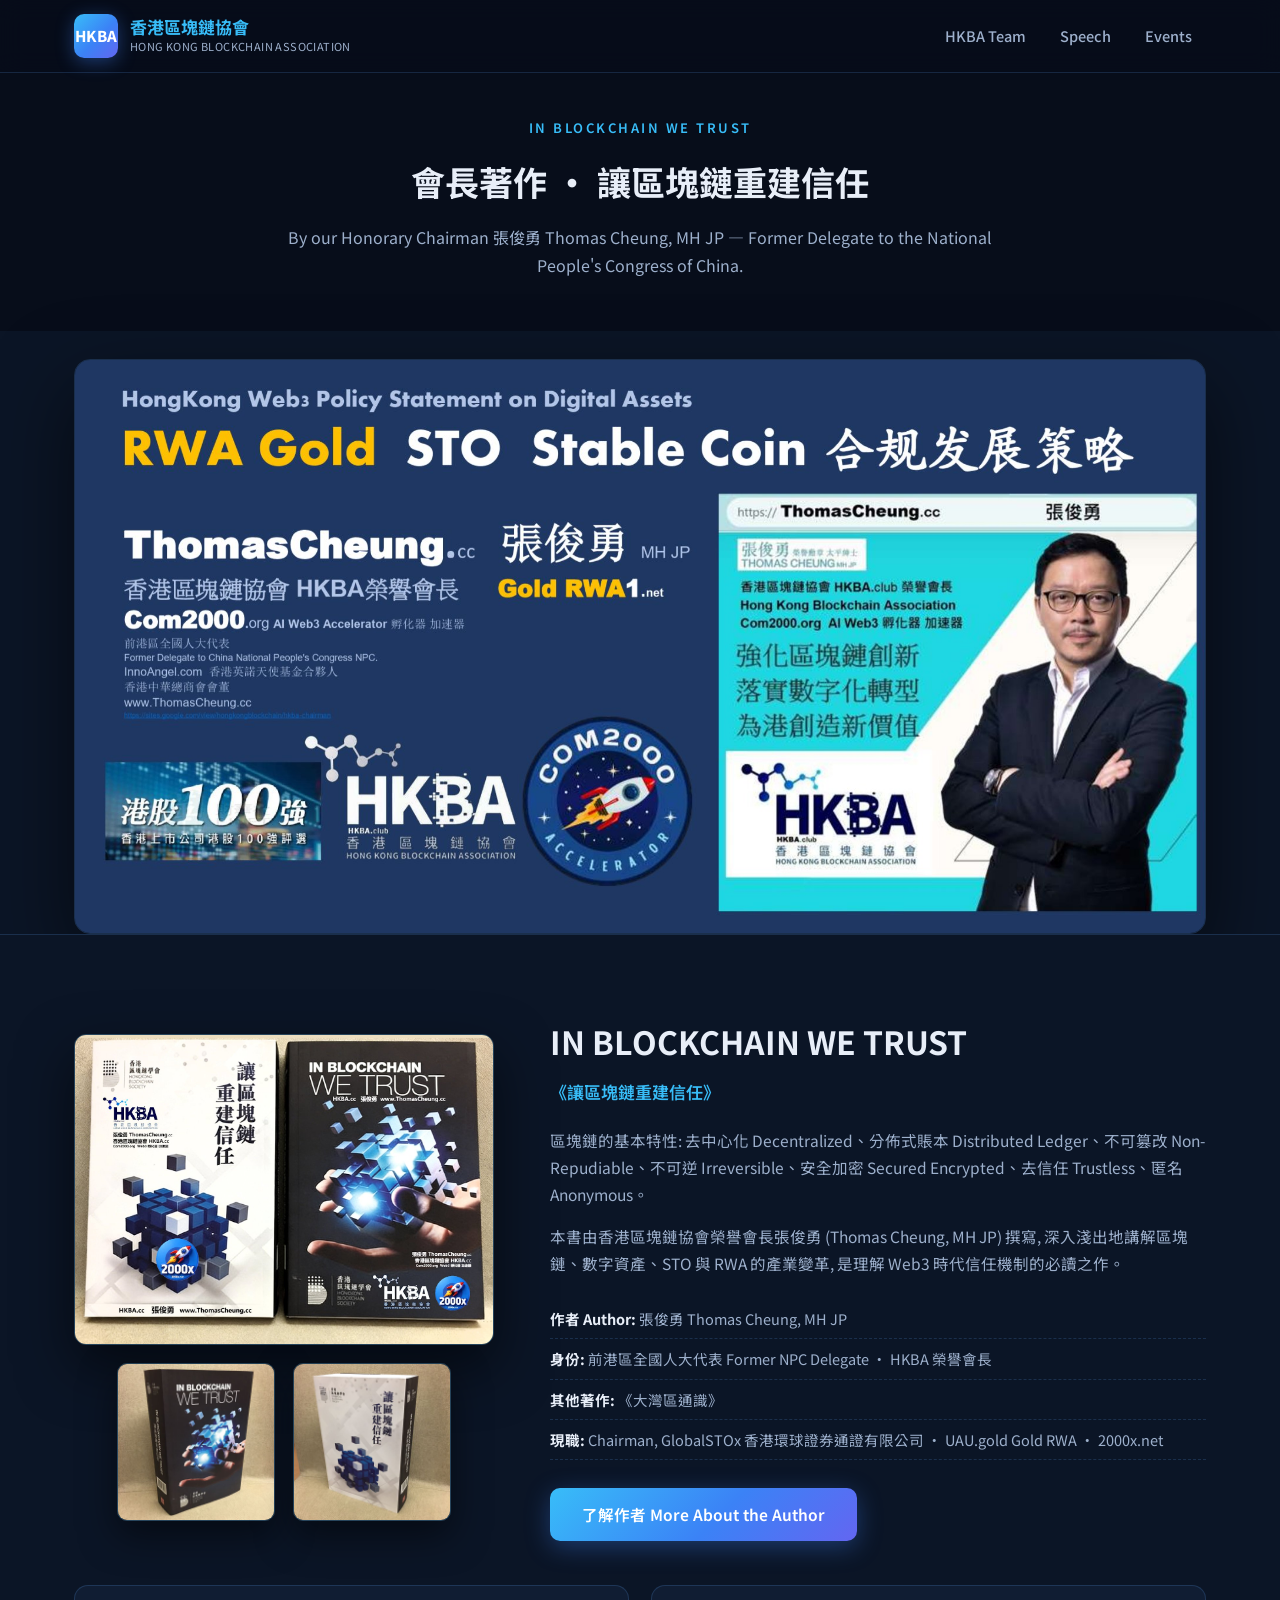
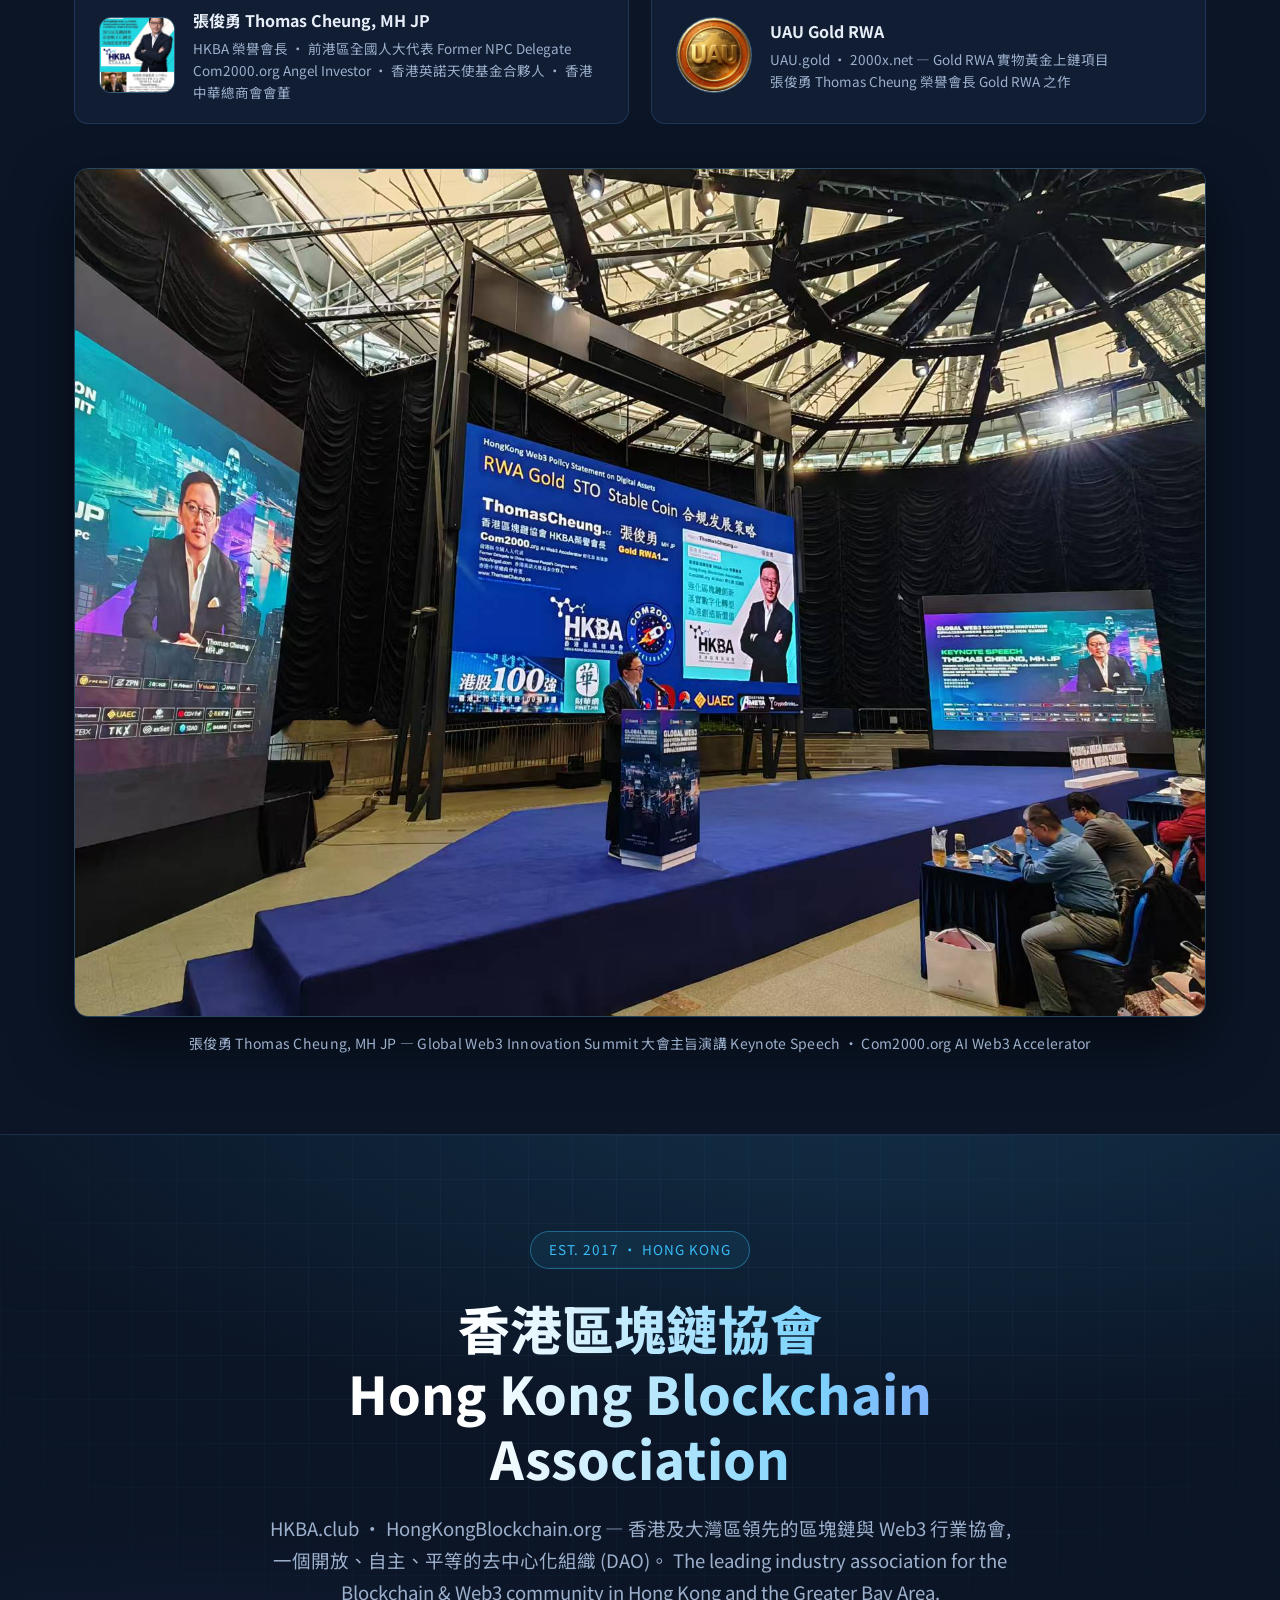
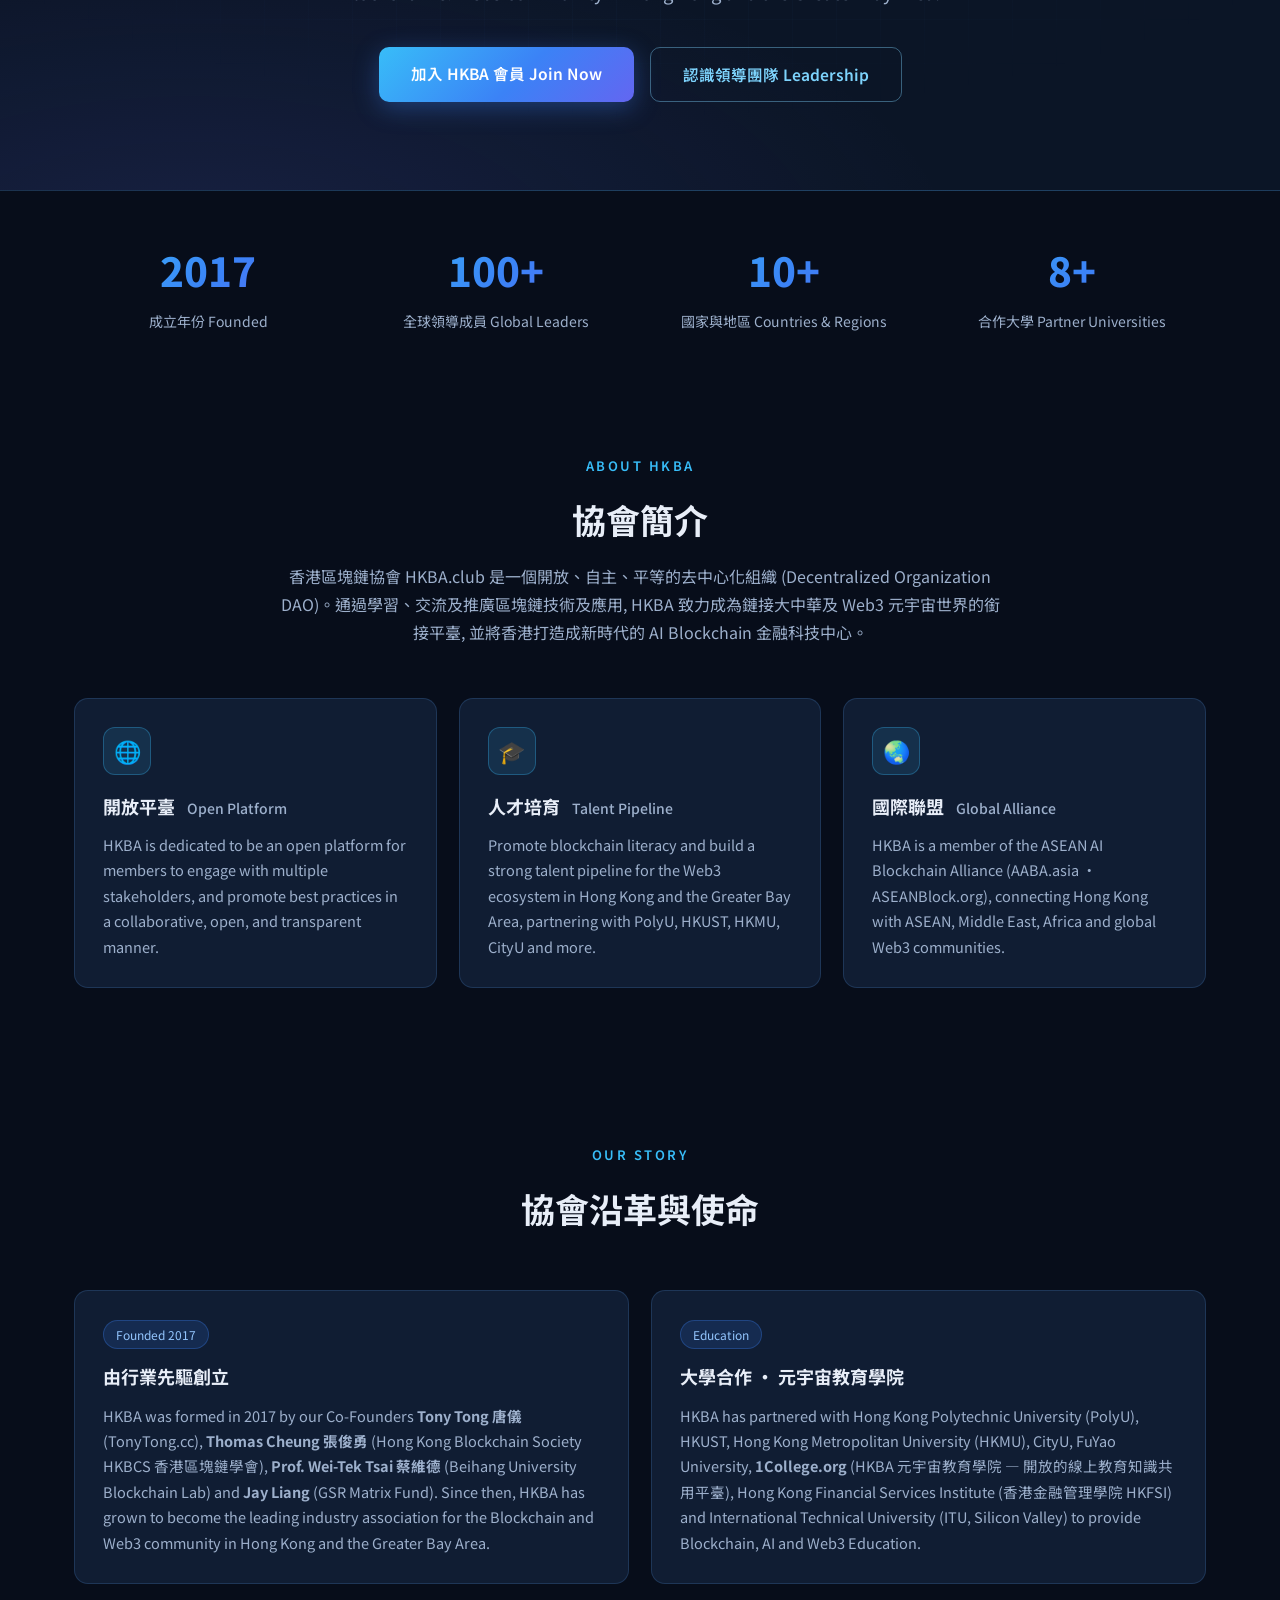
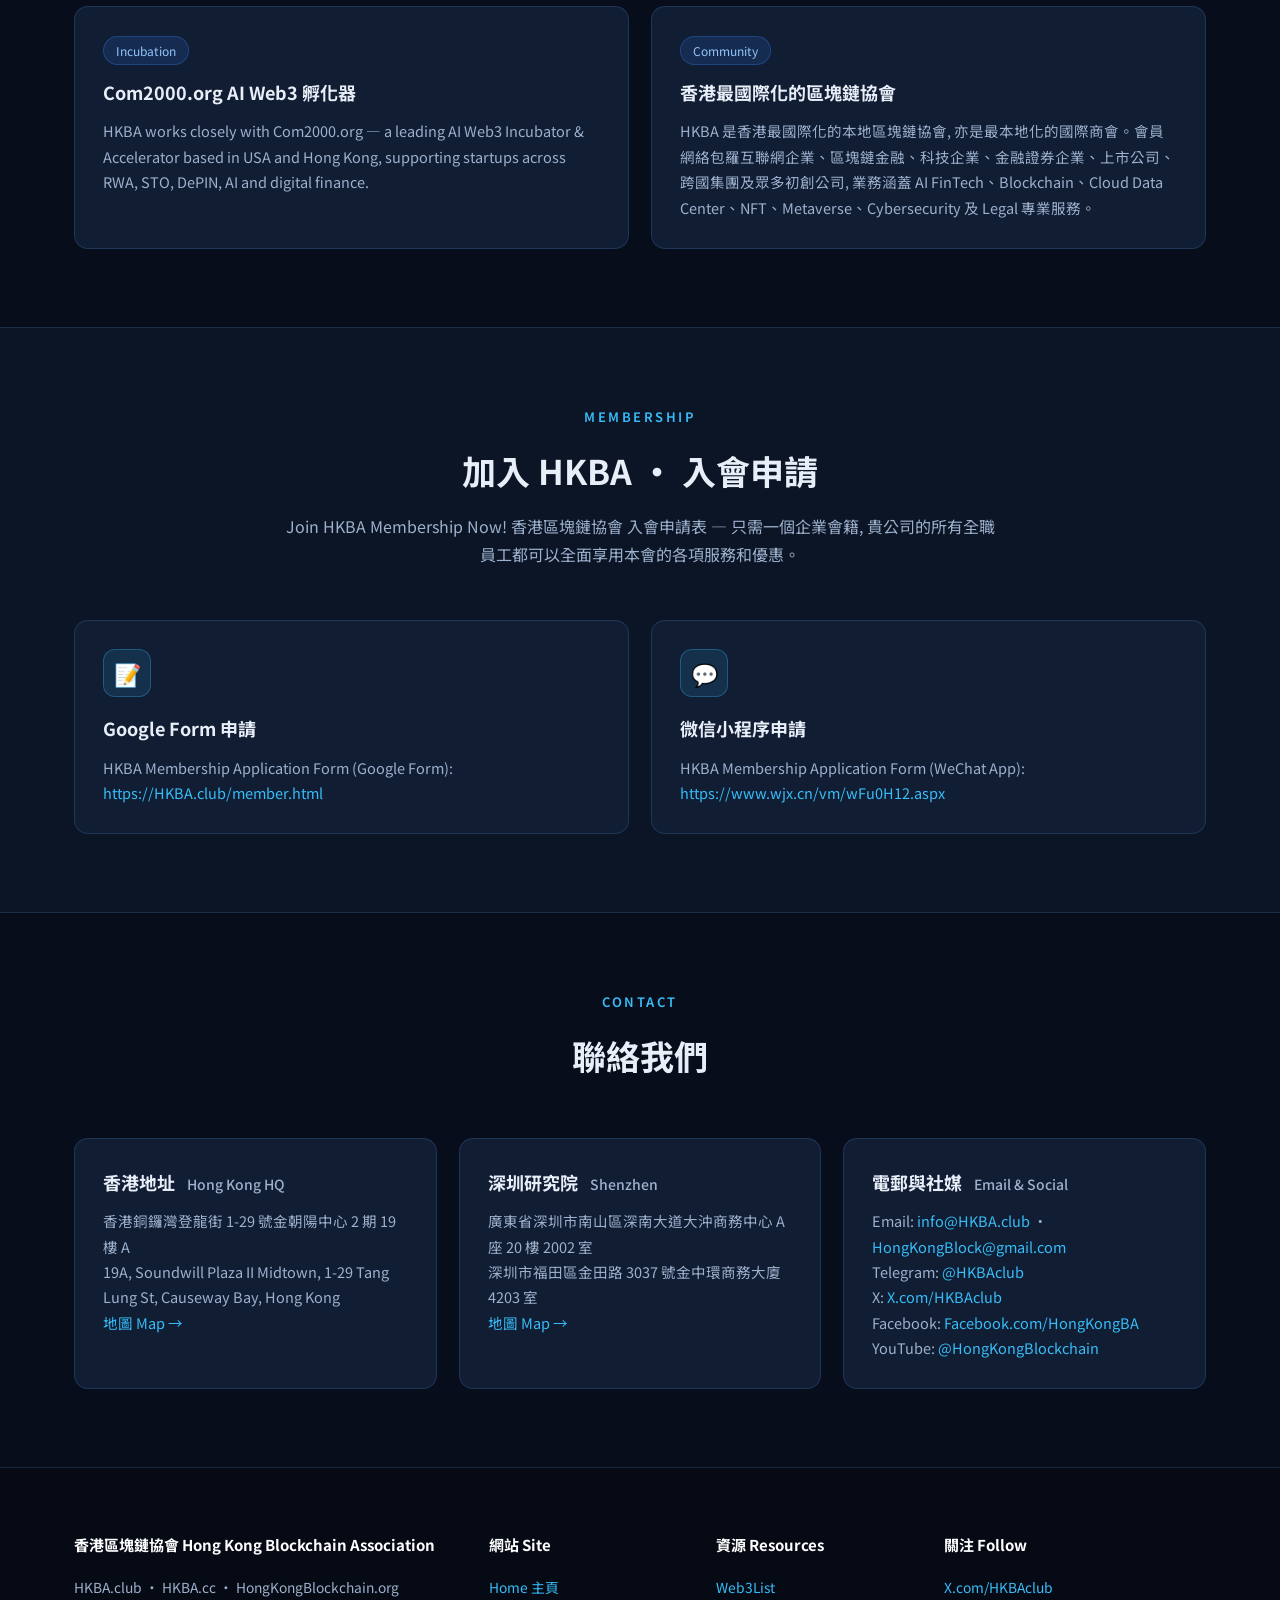
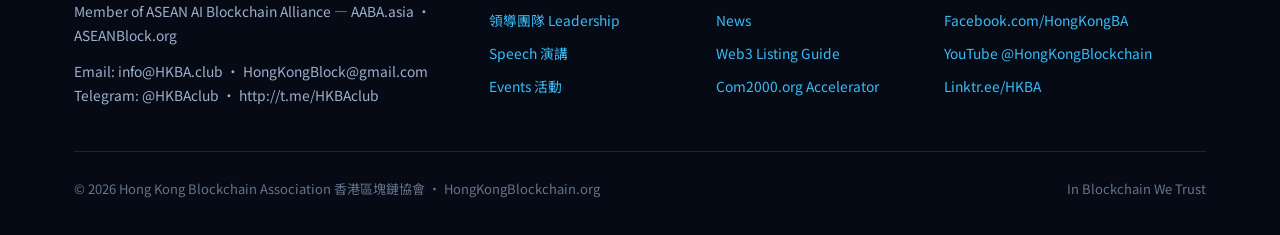
==== index.html @ b4b6bb81 "Put IN BLOCKCHAIN WE TRUST heading above the top Thomas poster" ====
<!DOCTYPE html>
<html lang="zh-Hant">
<head>
<meta charset="utf-8">
<meta name="viewport" content="width=device-width, initial-scale=1">
<title>香港區塊鏈協會 HKBA | Hong Kong Blockchain Association - HongKongBlockchain.org</title>
<meta name="description" content="香港區塊鏈協會 HKBA.club 是香港及大灣區領先的區塊鏈與 Web3 行業協會, 成立於 2017 年,致力推動香港成為 AI Blockchain 金融科技中心。 Hong Kong Blockchain Association - the leading industry association for the Blockchain & Web3 community in Hong Kong and the Greater Bay Area.">
<meta property="og:title" content="香港區塊鏈協會 HKBA | Hong Kong Blockchain Association">
<meta property="og:description" content="Leading industry association for the Blockchain & Web3 community in Hong Kong and the Greater Bay Area. HKBA.club HongKongBlockchain.org">
<meta property="og:type" content="website">
<meta property="og:url" content="https://hongkongblockchain.org/">
<link rel="preconnect" href="https://fonts.googleapis.com">
<link rel="preconnect" href="https://fonts.gstatic.com" crossorigin>
<link href="https://fonts.googleapis.com/css2?family=Noto+Sans+TC:wght@400;500;700;800&family=Inter:wght@400;500;600;700&display=swap" rel="stylesheet">
<link rel="stylesheet" href="assets/css/style.css">
<link rel="icon" type="image/svg+xml" href="data:image/svg+xml,%3Csvg xmlns='http://www.w3.org/2000/svg' viewBox='0 0 64 64'%3E%3Crect width='64' height='64' rx='14' fill='%233b82f6'/%3E%3Ctext x='32' y='43' font-size='26' font-weight='bold' text-anchor='middle' fill='white' font-family='Arial'%3EH%3C/text%3E%3C/svg%3E">
</head>
<body>

<header class="site-header">
  <div class="container header-inner">
    <a href="index.html" class="brand" style="text-decoration:none">
      <div class="brand-mark">HKBA</div>
      <div class="brand-text">
        <div class="brand-zh">香港區塊鏈協會</div>
        <div class="brand-en">HONG KONG BLOCKCHAIN ASSOCIATION</div>
      </div>
    </a>
    <nav class="main-nav">
      <a href="leadership.html">HKBA Team</a>
      <a href="speech.html">Speech</a>
      <a href="events.html">Events</a>
    </nav>
  </div>
</header>

<div class="container book-head">
  <div class="section-head">
      <div class="kicker">In Blockchain We Trust</div>
      <h2>會長著作 · 讓區塊鏈重建信任</h2>
      <p>By our Honorary Chairman 張俊勇 Thomas Cheung, MH JP — Former Delegate to the National People's Congress of China.</p>
    </div>
</div>

<section class="hero-poster">
  <div class="container">
    <figure class="poster-feature">
      <img src="assets/img/thomas-poster.jpg" alt="張俊勇 Thomas Cheung, MH JP — HongKong Web3 Policy Statement on Digital Assets: RWA Gold · STO · Stable Coin 合規發展策略">
    </figure>
  </div>
</section>

<section class="block alt">
  <div class="container">
        <div class="book-wrap">
      <div class="book-gallery">
        <figure class="book-feature"><img src="assets/img/books-duo.jpg" alt="In Blockchain We Trust 讓區塊鏈重建信任 - 雙書實拍"></figure>
        <div class="book-thumbs">
          <figure><img src="assets/img/book-en.jpg" alt="In Blockchain We Trust - English edition cover"></figure>
          <figure><img src="assets/img/book-cn.jpg" alt="讓區塊鏈重建信任 - Chinese edition cover"></figure>
        </div>
      </div>
      <div class="book-info">
        <h2>IN BLOCKCHAIN WE TRUST</h2>
        <div class="book-sub">《讓區塊鏈重建信任》</div>
        <p>區塊鏈的基本特性: 去中心化 Decentralized、分佈式賬本 Distributed Ledger、不可篡改 Non-Repudiable、不可逆 Irreversible、安全加密 Secured Encrypted、去信任 Trustless、匿名 Anonymous。</p>
        <p>本書由香港區塊鏈協會榮譽會長張俊勇 (Thomas Cheung, MH JP) 撰寫, 深入淺出地講解區塊鏈、數字資產、STO 與 RWA 的產業變革, 是理解 Web3 時代信任機制的必讀之作。</p>
        <ul class="book-meta">
          <li><strong>作者 Author:</strong> 張俊勇 Thomas Cheung, MH JP</li>
          <li><strong>身份:</strong> 前港區全國人大代表 Former NPC Delegate · HKBA 榮譽會長</li>
          <li><strong>其他著作:</strong> 《大灣區通識》</li>
          <li><strong>現職:</strong> Chairman, GlobalSTOx 香港環球證券通證有限公司 · UAU.gold Gold RWA · 2000x.net</li>
        </ul>
        <a class="btn btn-primary" href="leadership.html">了解作者 More About the Author</a>
      </div>
    </div>

    <div class="author-strip">
      <div class="author-card">
        <img src="assets/img/thomas-cheung-profile.jpg" alt="張俊勇 Thomas Cheung, MH JP - HKBA 榮譽會長">
        <div>
          <strong>張俊勇 Thomas Cheung, MH JP</strong>
          <span>HKBA 榮譽會長 · 前港區全國人大代表 Former NPC Delegate<br>Com2000.org Angel Investor · 香港英諾天使基金合夥人 · 香港中華總商會會董</span>
        </div>
      </div>
      <div class="author-card">
        <img class="round" src="assets/img/uau-coin.jpg" alt="UAU Gold RWA - UAU.gold 2000x.net">
        <div>
          <strong>UAU Gold RWA</strong>
          <span>UAU.gold · 2000x.net — Gold RWA 實物黃金上鏈項目<br>張俊勇 Thomas Cheung 榮譽會長 Gold RWA 之作</span>
        </div>
      </div>
    </div>


    <figure class="conf-photo">
      <img src="assets/img/com2000-speaker.jpg" alt="張俊勇 Thomas Cheung, MH JP — Global Web3 Innovation Summit 主旨演講 Keynote">
      <figcaption>張俊勇 Thomas Cheung, MH JP — Global Web3 Innovation Summit 大會主旨演講 Keynote Speech · Com2000.org AI Web3 Accelerator</figcaption>
    </figure>
  </div>
</section>



<section class="hero">
  <div class="container hero-inner">
    <div class="hero-badge">EST. 2017 · HONG KONG</div>
    <h1>香港區塊鏈協會<br>Hong Kong Blockchain Association</h1>
    <p class="lead">
      HKBA.club · HongKongBlockchain.org — 香港及大灣區領先的區塊鏈與 Web3 行業協會, 一個開放、自主、平等的去中心化組織 (DAO)。
      The leading industry association for the Blockchain &amp; Web3 community in Hong Kong and the Greater Bay Area.
    </p>
    <div class="hero-actions">
      <a class="btn btn-primary" href="https://HKBA.club/member.html" target="_blank" rel="noopener">加入 HKBA 會員 Join Now</a>
      <a class="btn btn-ghost" href="leadership.html">認識領導團隊 Leadership</a>
    </div>
  </div>
</section>

<div class="container">
  <div class="stats-strip">
    <div><div class="num">2017</div><div class="lbl">成立年份 Founded</div></div>
    <div><div class="num">100+</div><div class="lbl">全球領導成員 Global Leaders</div></div>
    <div><div class="num">10+</div><div class="lbl">國家與地區 Countries &amp; Regions</div></div>
    <div><div class="num">8+</div><div class="lbl">合作大學 Partner Universities</div></div>
  </div>
</div>


<section class="block">
  <div class="container">
    <div class="section-head">
      <div class="kicker">About HKBA</div>
      <h2>協會簡介</h2>
      <p>香港區塊鏈協會 HKBA.club 是一個開放、自主、平等的去中心化組織 (Decentralized Organization DAO)。通過學習、交流及推廣區塊鏈技術及應用, HKBA 致力成為鏈接大中華及 Web3 元宇宙世界的銜接平臺, 並將香港打造成新時代的 AI Blockchain 金融科技中心。</p>
    </div>
    <div class="grid grid-3">
      <div class="card">
        <div class="feature-icon">🌐</div>
        <h3>開放平臺 <span class="en">Open Platform</span></h3>
        <p>HKBA is dedicated to be an open platform for members to engage with multiple stakeholders, and promote best practices in a collaborative, open, and transparent manner.</p>
      </div>
      <div class="card">
        <div class="feature-icon">🎓</div>
        <h3>人才培育 <span class="en">Talent Pipeline</span></h3>
        <p>Promote blockchain literacy and build a strong talent pipeline for the Web3 ecosystem in Hong Kong and the Greater Bay Area, partnering with PolyU, HKUST, HKMU, CityU and more.</p>
      </div>
      <div class="card">
        <div class="feature-icon">🌏</div>
        <h3>國際聯盟 <span class="en">Global Alliance</span></h3>
        <p>HKBA is a member of the ASEAN AI Blockchain Alliance (AABA.asia · ASEANBlock.org), connecting Hong Kong with ASEAN, Middle East, Africa and global Web3 communities.</p>
      </div>
    </div>
  </div>
</section>


<section class="block">
  <div class="container">
    <div class="section-head">
      <div class="kicker">Our Story</div>
      <h2>協會沿革與使命</h2>
    </div>
    <div class="grid grid-2">
      <div class="card">
        <span class="tag">Founded 2017</span>
        <h3>由行業先驅創立</h3>
        <p>HKBA was formed in 2017 by our Co-Founders <strong>Tony Tong 唐儀</strong> (TonyTong.cc), <strong>Thomas Cheung 張俊勇</strong> (Hong Kong Blockchain Society HKBCS 香港區塊鏈學會), <strong>Prof. Wei-Tek Tsai 蔡維德</strong> (Beihang University Blockchain Lab) and <strong>Jay Liang</strong> (GSR Matrix Fund). Since then, HKBA has grown to become the leading industry association for the Blockchain and Web3 community in Hong Kong and the Greater Bay Area.</p>
      </div>
      <div class="card">
        <span class="tag">Education</span>
        <h3>大學合作 · 元宇宙教育學院</h3>
        <p>HKBA has partnered with Hong Kong Polytechnic University (PolyU), HKUST, Hong Kong Metropolitan University (HKMU), CityU, FuYao University, <strong>1College.org</strong> (HKBA 元宇宙教育學院 — 開放的線上教育知識共用平臺), Hong Kong Financial Services Institute (香港金融管理學院 HKFSI) and International Technical University (ITU, Silicon Valley) to provide Blockchain, AI and Web3 Education.</p>
      </div>
      <div class="card">
        <span class="tag">Incubation</span>
        <h3>Com2000.org AI Web3 孵化器</h3>
        <p>HKBA works closely with Com2000.org — a leading AI Web3 Incubator &amp; Accelerator based in USA and Hong Kong, supporting startups across RWA, STO, DePIN, AI and digital finance.</p>
      </div>
      <div class="card">
        <span class="tag">Community</span>
        <h3>香港最國際化的區塊鏈協會</h3>
        <p>HKBA 是香港最國際化的本地區塊鏈協會, 亦是最本地化的國際商會。會員網絡包羅互聯網企業、區塊鏈金融、科技企業、金融證券企業、上市公司、跨國集團及眾多初創公司, 業務涵蓋 AI FinTech、Blockchain、Cloud Data Center、NFT、Metaverse、Cybersecurity 及 Legal 專業服務。</p>
      </div>
    </div>
  </div>
</section>

<section class="block alt" id="membership">
  <div class="container">
    <div class="section-head">
      <div class="kicker">Membership</div>
      <h2>加入 HKBA · 入會申請</h2>
      <p>Join HKBA Membership Now! 香港區塊鏈協會 入會申請表 — 只需一個企業會籍, 貴公司的所有全職員工都可以全面享用本會的各項服務和優惠。</p>
    </div>
    <div class="grid grid-2">
      <div class="card">
        <div class="feature-icon">📝</div>
        <h3>Google Form 申請</h3>
        <p>HKBA Membership Application Form (Google Form):</p>
        <p><a href="https://forms.gle/EWHJQ3cQLpWJ5Efc8" target="_blank" rel="noopener">https://HKBA.club/member.html</a></p>
      </div>
      <div class="card">
        <div class="feature-icon">💬</div>
        <h3>微信小程序申請</h3>
        <p>HKBA Membership Application Form (WeChat App):</p>
        <p><a href="https://www.wjx.cn/vm/wFu0H12.aspx" target="_blank" rel="noopener">https://www.wjx.cn/vm/wFu0H12.aspx</a></p>
      </div>
    </div>
  </div>
</section>

<section class="block">
  <div class="container">
    <div class="section-head">
      <div class="kicker">Contact</div>
      <h2>聯絡我們</h2>
    </div>
    <div class="grid grid-3">
      <div class="card">
        <h3>香港地址 <span class="en">Hong Kong HQ</span></h3>
        <p>香港銅鑼灣登龍街 1-29 號金朝陽中心 2 期 19 樓 A<br>
        19A, Soundwill Plaza II Midtown, 1-29 Tang Lung St, Causeway Bay, Hong Kong</p>
        <p><a href="https://maps.app.goo.gl/UDP4biqJHqhdHguj6" target="_blank" rel="noopener">地圖 Map →</a></p>
      </div>
      <div class="card">
        <h3>深圳研究院 <span class="en">Shenzhen</span></h3>
        <p>廣東省深圳市南山區深南大道大沖商務中心 A 座 20 樓 2002 室<br>
        深圳市福田區金田路 3037 號金中環商務大廈 4203 室</p>
        <p><a href="https://maps.app.goo.gl/MS8kacec4JzEutBK7" target="_blank" rel="noopener">地圖 Map →</a></p>
      </div>
      <div class="card">
        <h3>電郵與社媒 <span class="en">Email &amp; Social</span></h3>
        <p>
          Email: <a href="mailto:info@HKBA.club">info@HKBA.club</a> · <a href="mailto:HongKongBlock@gmail.com">HongKongBlock@gmail.com</a><br>
          Telegram: <a href="https://t.me/HKBAclub" target="_blank" rel="noopener">@HKBAclub</a><br>
          X: <a href="https://x.com/HKBAclub" target="_blank" rel="noopener">X.com/HKBAclub</a><br>
          Facebook: <a href="https://www.facebook.com/HongKongBA" target="_blank" rel="noopener">Facebook.com/HongKongBA</a><br>
          YouTube: <a href="https://www.youtube.com/@HongKongBlockchain" target="_blank" rel="noopener">@HongKongBlockchain</a>
        </p>
      </div>
    </div>
  </div>
</section>

<footer class="site-footer">
  <div class="container">
    <div class="footer-grid">
      <div>
        <h4>香港區塊鏈協會 Hong Kong Blockchain Association</h4>
        <p>HKBA.club · HKBA.cc · HongKongBlockchain.org<br>
        Member of ASEAN AI Blockchain Alliance — AABA.asia · ASEANBlock.org</p>
        <p style="margin-top:12px">Email: info@HKBA.club · HongKongBlock@gmail.com<br>
        Telegram: @HKBAclub · http://t.me/HKBAclub</p>
      </div>
      <div>
        <h4>網站 Site</h4>
        <ul>
          <li><a href="index.html">Home 主頁</a></li>
          <li><a href="leadership.html">領導團隊 Leadership</a></li>
          <li><a href="speech.html">Speech 演講</a></li>
          <li><a href="events.html">Events 活動</a></li>
        </ul>
      </div>
      <div>
        <h4>資源 Resources</h4>
        <ul>
          <li><a href="web3list.html">Web3List</a></li>
          <li><a href="news.html">News</a></li>
          <li><a href="guide.html">Web3 Listing Guide</a></li>
          <li><a href="https://com2000-landing-page.netlify.app/" target="_blank" rel="noopener">Com2000.org Accelerator</a></li>
        </ul>
      </div>
      <div>
        <h4>關注 Follow</h4>
        <ul>
          <li><a href="https://x.com/HKBAclub" target="_blank" rel="noopener">X.com/HKBAclub</a></li>
          <li><a href="https://www.facebook.com/HongKongBA" target="_blank" rel="noopener">Facebook.com/HongKongBA</a></li>
          <li><a href="https://www.youtube.com/@HongKongBlockchain" target="_blank" rel="noopener">YouTube @HongKongBlockchain</a></li>
          <li><a href="https://linktr.ee/HKBA" target="_blank" rel="noopener">Linktr.ee/HKBA</a></li>
        </ul>
      </div>
    </div>
    <div class="footer-bottom">
      <div>© 2026 Hong Kong Blockchain Association 香港區塊鏈協會 · HongKongBlockchain.org</div>
      <div>In Blockchain We Trust</div>
    </div>
  </div>
</footer>

</body>
</html>
---- assets/css/style.css ----
/* ============================================================
   Hong Kong Blockchain Association - hongkongblockchain.org
   ============================================================ */
:root {
  --bg: #070d1a;
  --bg-2: #0b1526;
  --panel: #101d33;
  --panel-2: #14243f;
  --line: rgba(96, 165, 250, 0.18);
  --text: #e8eef8;
  --muted: #9db0cc;
  --blue: #3b82f6;
  --cyan: #38bdf8;
  --gold: #f0b429;
  --grad: linear-gradient(135deg, #38bdf8 0%, #3b82f6 55%, #6366f1 100%);
}

* { margin: 0; padding: 0; box-sizing: border-box; }

html { scroll-behavior: smooth; }

body {
  font-family: "Noto Sans TC", "Inter", "Microsoft JhengHei", -apple-system, sans-serif;
  background: var(--bg);
  color: var(--text);
  line-height: 1.75;
  -webkit-font-smoothing: antialiased;
}

a { color: var(--cyan); text-decoration: none; }
a:hover { text-decoration: underline; }

img { max-width: 100%; display: block; }

.container { max-width: 1180px; margin: 0 auto; padding: 0 24px; }

/* ---------- Header ---------- */
.site-header {
  position: sticky; top: 0; z-index: 100;
  background: rgba(7, 13, 26, 0.92);
  backdrop-filter: blur(12px);
  border-bottom: 1px solid var(--line);
}
.header-inner {
  display: flex; align-items: center; justify-content: space-between;
  height: 72px; gap: 20px;
}
.brand { display: flex; align-items: center; gap: 12px; flex-shrink: 0; }
.brand-mark {
  width: 44px; height: 44px; border-radius: 10px;
  background: var(--grad);
  display: flex; align-items: center; justify-content: center;
  font-weight: 800; font-size: 15px; color: #fff; letter-spacing: 0.5px;
  box-shadow: 0 4px 18px rgba(59, 130, 246, 0.4);
}
.brand-text .brand-zh { font-size: 17px; font-weight: 700; line-height: 1.25; }
.brand-text .brand-en { font-size: 11px; color: var(--muted); letter-spacing: 0.4px; }

nav.main-nav { display: flex; gap: 6px; flex-wrap: wrap; }
nav.main-nav a {
  padding: 8px 14px; border-radius: 8px; font-size: 14.5px;
  color: var(--muted); font-weight: 500; transition: all 0.2s;
}
nav.main-nav a:hover { color: #fff; background: rgba(59, 130, 246, 0.12); text-decoration: none; }
nav.main-nav a.active { color: #fff; background: rgba(59, 130, 246, 0.22); }

/* ---------- Hero Poster (top of page) ---------- */
.hero-poster { padding: 28px 0 0; background: var(--bg-2); }
.poster-feature { margin: 0; }
.poster-feature img {
  display: block; width: 100%; max-width: 1180px; margin: 0 auto;
  border-radius: 16px; border: 1px solid var(--line);
  box-shadow: 0 30px 80px rgba(0, 0, 0, 0.55);
}

/* ---------- Hero ---------- */
.hero {
  position: relative; overflow: hidden;
  padding: 96px 0 88px;
  background:
    radial-gradient(ellipse 80% 55% at 70% -10%, rgba(56, 189, 248, 0.16), transparent),
    radial-gradient(ellipse 60% 50% at 15% 110%, rgba(99, 102, 241, 0.14), transparent),
    var(--bg-2);
  border-bottom: 1px solid var(--line);
}
.hero::before {
  content: ""; position: absolute; inset: 0;
  background-image:
    linear-gradient(rgba(96,165,250,0.05) 1px, transparent 1px),
    linear-gradient(90deg, rgba(96,165,250,0.05) 1px, transparent 1px);
  background-size: 44px 44px;
  mask-image: radial-gradient(ellipse 90% 80% at 50% 30%, #000 30%, transparent 75%);
}
.hero-inner { position: relative; text-align: center; max-width: 900px; margin: 0 auto; }
.hero-badge {
  display: inline-block; padding: 6px 18px; border-radius: 999px;
  border: 1px solid rgba(56, 189, 248, 0.4); color: var(--cyan);
  font-size: 13.5px; letter-spacing: 1px; margin-bottom: 26px;
  background: rgba(56, 189, 248, 0.08);
}
.hero h1 {
  font-size: clamp(30px, 5vw, 52px); font-weight: 800; line-height: 1.25;
  background: linear-gradient(90deg, #fff 30%, #7dd3fc 70%, #818cf8);
  -webkit-background-clip: text; background-clip: text; color: transparent;
  margin-bottom: 22px;
}
.hero p.lead {
  font-size: clamp(15.5px, 2vw, 18.5px); color: var(--muted);
  max-width: 760px; margin: 0 auto 38px;
}
.hero-actions { display: flex; gap: 16px; justify-content: center; flex-wrap: wrap; }

.btn {
  display: inline-block; padding: 13px 32px; border-radius: 10px;
  font-size: 15.5px; font-weight: 600; transition: all 0.2s;
}
.btn-primary { background: var(--grad); color: #fff; box-shadow: 0 6px 24px rgba(59,130,246,0.35); }
.btn-primary:hover { transform: translateY(-2px); box-shadow: 0 10px 32px rgba(59,130,246,0.5); text-decoration: none; }
.btn-ghost { border: 1px solid rgba(125, 211, 252, 0.4); color: #7dd3fc; }
.btn-ghost:hover { background: rgba(56,189,248,0.1); text-decoration: none; }

/* ---------- Sections ---------- */
section.block { padding: 78px 0; }
section.block.alt { background: var(--bg-2); border-top: 1px solid var(--line); border-bottom: 1px solid var(--line); }

.section-head { text-align: center; margin-bottom: 52px; }
.section-head .kicker {
  font-size: 13px; letter-spacing: 2.5px; text-transform: uppercase;
  color: var(--cyan); font-weight: 600; margin-bottom: 12px;
}
.section-head h2 { font-size: clamp(24px, 3.4vw, 34px); font-weight: 700; }
.section-head p { color: var(--muted); margin-top: 12px; max-width: 720px; margin-left: auto; margin-right: auto; }

/* ---------- Cards / grids ---------- */
.grid { display: grid; gap: 22px; }
.grid-2 { grid-template-columns: repeat(2, 1fr); }
.grid-3 { grid-template-columns: repeat(3, 1fr); }
.grid-4 { grid-template-columns: repeat(4, 1fr); }

.card {
  background: var(--panel); border: 1px solid var(--line);
  border-radius: 14px; padding: 28px;
  transition: transform 0.2s, border-color 0.2s;
}
.card:hover { transform: translateY(-4px); border-color: rgba(56,189,248,0.45); }
.card h3 { font-size: 18px; margin-bottom: 10px; }
.card h3 .en { color: var(--muted); font-weight: 500; font-size: 14px; margin-left: 8px; }
.card p { color: var(--muted); font-size: 14.5px; }
.card .tag {
  display: inline-block; font-size: 12px; padding: 3px 12px; border-radius: 999px;
  background: rgba(59,130,246,0.15); color: #93c5fd; margin-bottom: 12px;
  border: 1px solid rgba(59,130,246,0.3);
}

/* feature icons */
.feature-icon {
  width: 48px; height: 48px; border-radius: 12px; margin-bottom: 16px;
  background: rgba(56,189,248,0.12); border: 1px solid rgba(56,189,248,0.3);
  display: flex; align-items: center; justify-content: center; font-size: 22px;
}

/* ---------- Book section ---------- */
.book-wrap {
  display: grid; grid-template-columns: 420px 1fr; gap: 56px; align-items: center;
}
.book-gallery { display: flex; flex-direction: column; gap: 18px; }
.book-gallery .book-feature img {
  width: 100%; border-radius: 12px;
  box-shadow: 0 22px 55px rgba(0,0,0,0.55);
  border: 1px solid rgba(125,211,252,0.25);
  transition: transform 0.25s;
}
.book-gallery .book-feature img:hover { transform: translateY(-6px) scale(1.01); }
.book-gallery .book-thumbs { display: flex; gap: 18px; justify-content: center; }
.book-gallery .book-thumbs img {
  width: 158px; border-radius: 10px;
  box-shadow: 0 14px 36px rgba(0,0,0,0.5);
  border: 1px solid rgba(125,211,252,0.25);
  transition: transform 0.25s;
}
.book-gallery .book-thumbs img:hover { transform: translateY(-6px); }

.author-strip {
  display: grid; grid-template-columns: 1fr 1fr; gap: 22px; margin-top: 44px;
}
.author-card {
  display: flex; gap: 18px; align-items: center;
  background: var(--panel); border: 1px solid var(--line);
  border-radius: 14px; padding: 20px 24px;
  transition: border-color 0.2s;
}
.author-card:hover { border-color: rgba(56,189,248,0.45); }
.author-card img {
  width: 76px; height: 76px; border-radius: 12px; object-fit: cover;
  border: 1px solid rgba(125,211,252,0.35); flex-shrink: 0;
}
.author-card img.round { border-radius: 50%; }
.author-card strong { display: block; font-size: 16px; margin-bottom: 4px; }
.author-card span { color: var(--muted); font-size: 13.5px; line-height: 1.6; display: block; }
.book-info h2 { font-size: clamp(24px, 3vw, 32px); margin-bottom: 8px; }
.book-info .book-sub { color: var(--cyan); font-size: 17px; font-weight: 600; margin-bottom: 20px; }
.book-info p { color: var(--muted); margin-bottom: 14px; font-size: 15.5px; }
.book-meta { list-style: none; margin: 22px 0 28px; }
.book-meta li { padding: 7px 0; border-bottom: 1px dashed var(--line); font-size: 14.5px; color: var(--muted); }
.book-meta li strong { color: var(--text); }

/* ---------- Conference photo ---------- */
.conf-photo { margin: 44px 0 0; text-align: center; }
.conf-photo img {
  display: block; width: 100%; border-radius: 14px;
  box-shadow: 0 24px 60px rgba(0,0,0,0.55);
  border: 1px solid rgba(125,211,252,0.25);
  transition: transform 0.25s;
}
.conf-photo img:hover { transform: translateY(-5px) scale(1.005); }
.conf-photo figcaption {
  margin-top: 14px; color: var(--muted); font-size: 14px; letter-spacing: 0.3px;
}

/* ---------- People (leadership) ---------- */
.person-grid { display: grid; grid-template-columns: repeat(3, 1fr); gap: 22px; }
.person-card {
  background: var(--panel); border: 1px solid var(--line); border-radius: 14px;
  padding: 26px; transition: border-color 0.2s, transform 0.2s;
}
.person-card:hover { border-color: rgba(56,189,248,0.45); transform: translateY(-3px); }
.person-card .role {
  font-size: 12.5px; color: var(--cyan); font-weight: 600;
  letter-spacing: 0.5px; margin-bottom: 8px;
}
.person-card h3 { font-size: 18px; margin-bottom: 2px; }
.person-card .person-en { color: var(--muted); font-size: 14px; margin-bottom: 12px; }
.person-card p { font-size: 13.8px; color: var(--muted); }
.person-card p a { word-break: break-all; }
.person-card .person-photo {
  width: 100%; height: 210px; object-fit: cover; object-position: 50% 26%;
  border-radius: 10px; margin-bottom: 14px;
  border: 1px solid rgba(125,211,252,0.3);
}

.role-group { margin-bottom: 58px; }
.role-group > h2 {
  font-size: 22px; font-weight: 700; margin-bottom: 6px;
  padding-left: 14px; border-left: 4px solid var(--blue);
}
.role-group > .rg-en {
  color: var(--muted); font-size: 14px; margin-bottom: 24px; padding-left: 18px;
}

/* ---------- Prose pages (speech / guide / news) ---------- */
.prose {
  background: var(--panel); border: 1px solid var(--line);
  border-radius: 16px; padding: clamp(28px, 5vw, 60px);
  max-width: 900px; margin: 0 auto;
}
.prose h2 { font-size: 23px; margin: 40px 0 16px; color: #fff; }
.prose h2:first-child { margin-top: 0; }
.prose h3 { font-size: 18px; margin: 28px 0 12px; color: #bae6fd; }
.prose p, .prose li { color: var(--muted); font-size: 15.5px; margin-bottom: 12px; }
.prose ul, .prose ol { padding-left: 24px; margin-bottom: 16px; }
.prose strong { color: var(--text); }
.prose .speech-block {
  border-left: 4px solid var(--blue); padding: 14px 20px; margin: 20px 0;
  background: rgba(59,130,246,0.07); border-radius: 0 10px 10px 0;
}

/* ---------- Stats strip ---------- */
.stats-strip {
  display: grid; grid-template-columns: repeat(4, 1fr); gap: 20px;
  padding: 44px 0; text-align: center;
}
.stats-strip .num {
  font-size: clamp(26px, 3.6vw, 40px); font-weight: 800;
  background: var(--grad); -webkit-background-clip: text; background-clip: text; color: transparent;
}
.stats-strip .lbl { color: var(--muted); font-size: 14px; margin-top: 4px; }

/* ---------- Timeline (events) ---------- */
.event-item {
  display: grid; grid-template-columns: 150px 1fr; gap: 26px;
  padding: 30px 0; border-bottom: 1px solid var(--line);
}
.event-item:last-child { border-bottom: none; }
.event-item .when { color: var(--cyan); font-weight: 700; font-size: 15px; }
.event-item h3 { font-size: 19px; margin-bottom: 8px; }
.event-item p { color: var(--muted); font-size: 14.8px; margin-bottom: 8px; }

/* ---------- Footer ---------- */
.site-footer {
  background: #050a14; border-top: 1px solid var(--line);
  padding: 64px 0 34px; margin-top: 0;
}
.footer-grid { display: grid; grid-template-columns: 2fr 1fr 1fr 1.4fr; gap: 40px; margin-bottom: 44px; }
.site-footer h4 { font-size: 15px; margin-bottom: 16px; color: #fff; }
.site-footer p, .site-footer li { color: var(--muted); font-size: 13.8px; }
.site-footer ul { list-style: none; }
.site-footer li { margin-bottom: 9px; }
.footer-bottom {
  border-top: 1px solid var(--line); padding-top: 26px;
  display: flex; justify-content: space-between; flex-wrap: wrap; gap: 12px;
  color: #64748b; font-size: 13px;
}

/* ---------- Responsive ---------- */
@media (max-width: 980px) {
  .grid-3, .grid-4, .person-grid { grid-template-columns: repeat(2, 1fr); }
  .book-wrap { grid-template-columns: 1fr; }
  .author-strip { grid-template-columns: 1fr; }
  .footer-grid { grid-template-columns: repeat(2, 1fr); }
  .stats-strip { grid-template-columns: repeat(2, 1fr); }
}
@media (max-width: 640px) {
  .grid-2, .grid-3, .grid-4, .person-grid { grid-template-columns: 1fr; }
  .header-inner { flex-direction: column; height: auto; padding: 14px 0; }
  .event-item { grid-template-columns: 1fr; gap: 8px; }
  .hero { padding: 64px 0 60px; }
}

/* ---------- Book heading above poster ---------- */
.book-head { padding-top: 44px; }
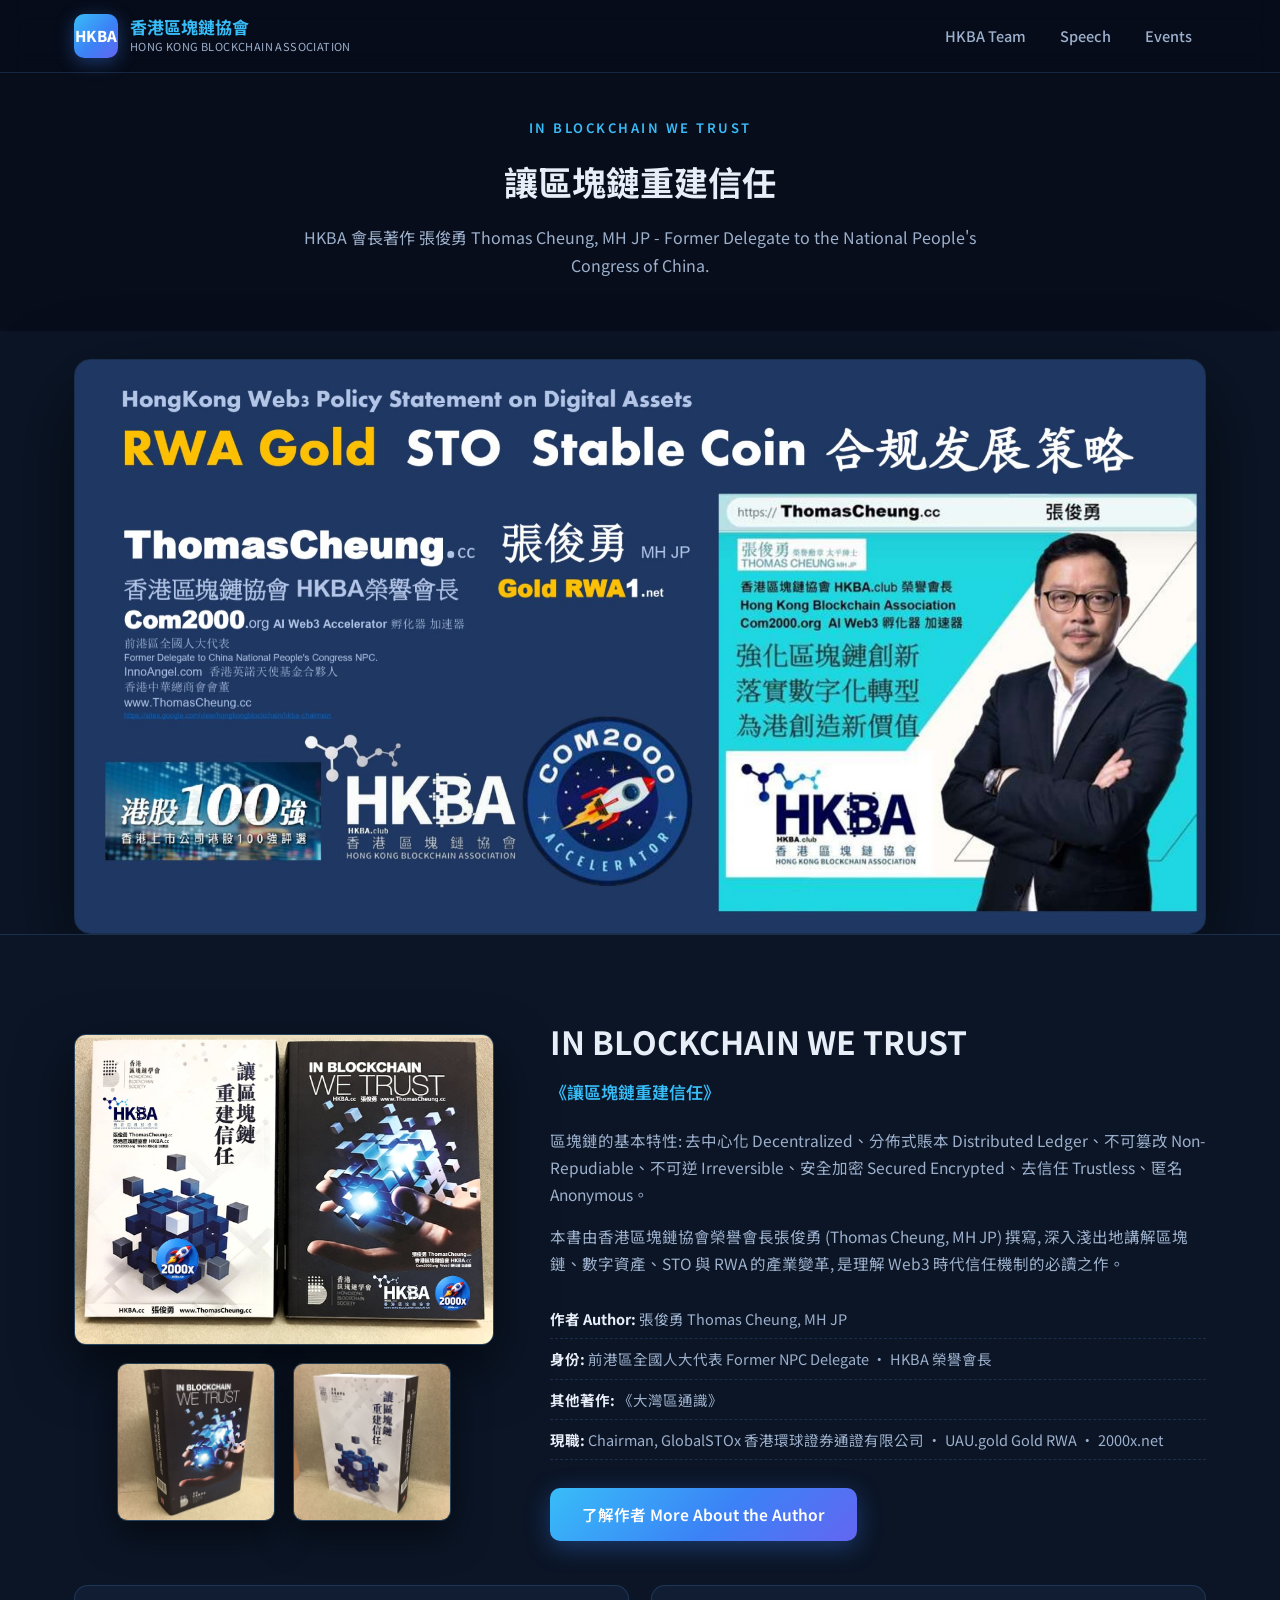
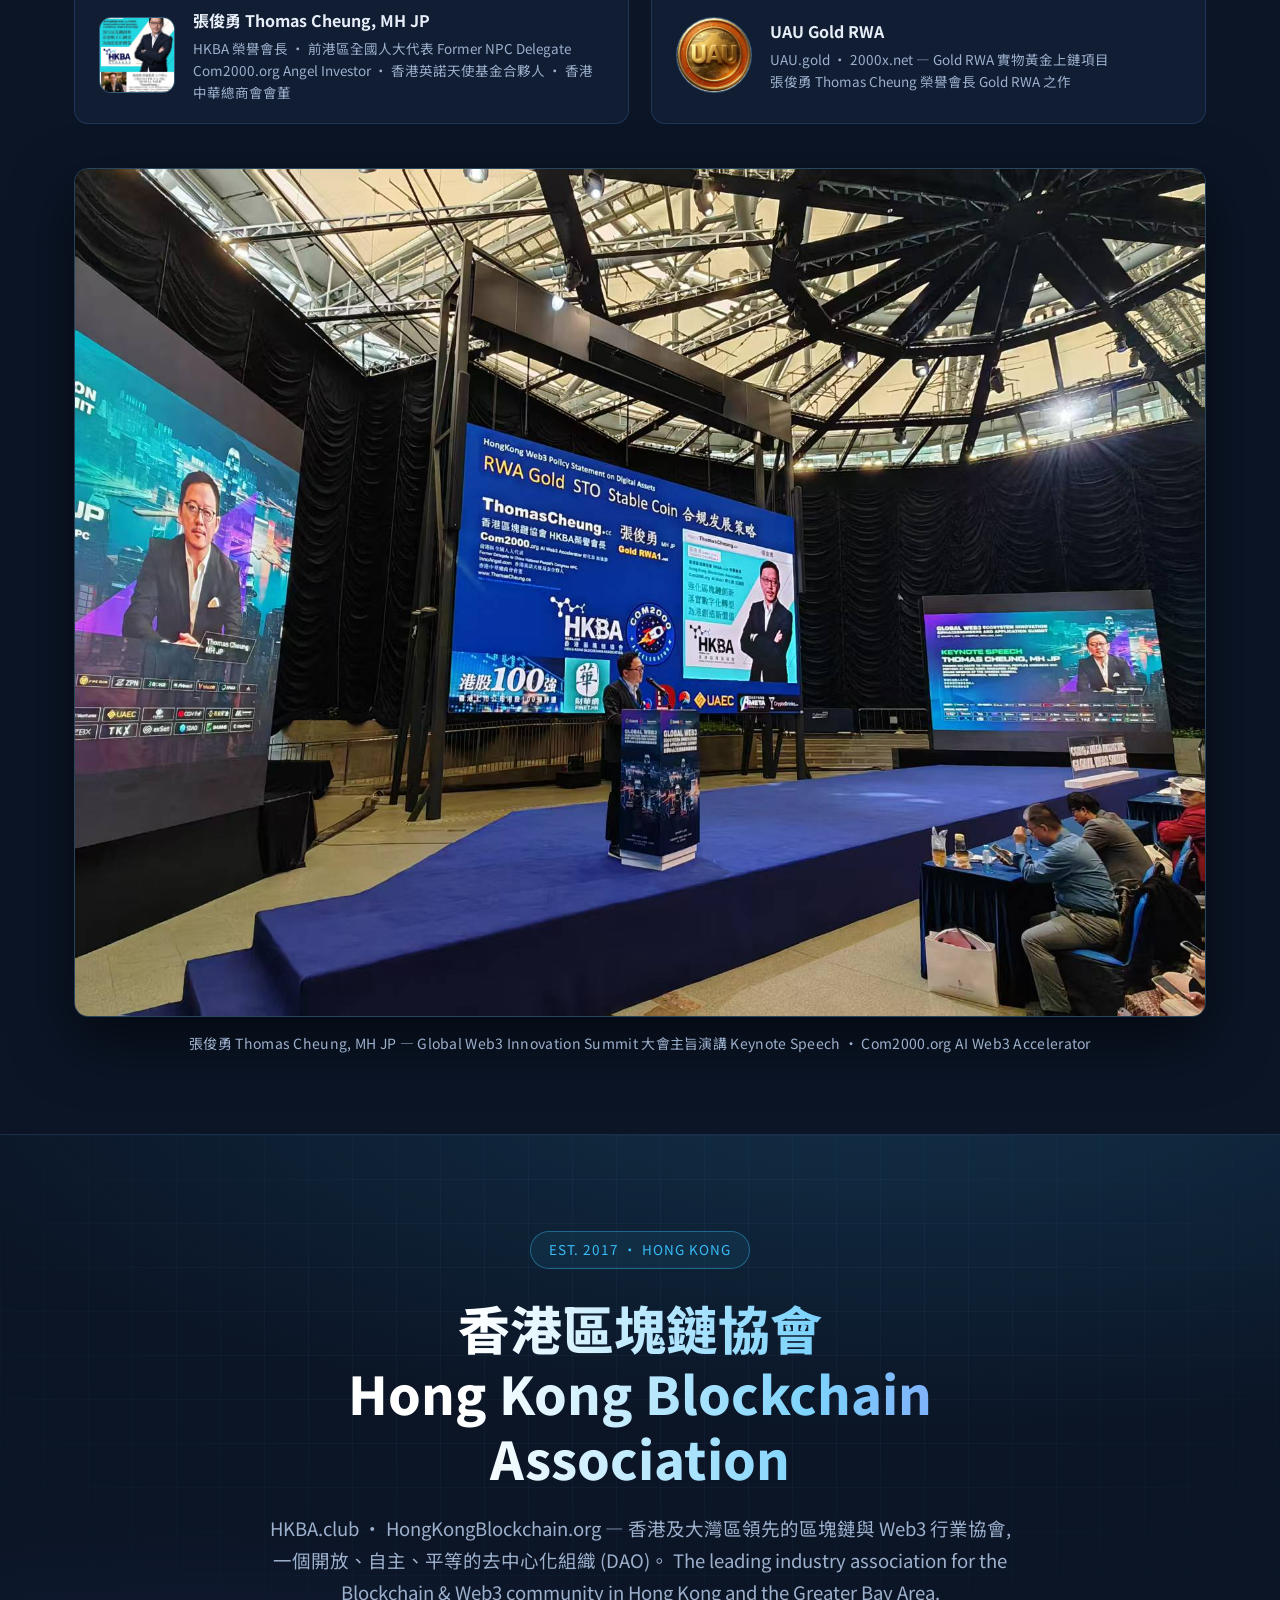
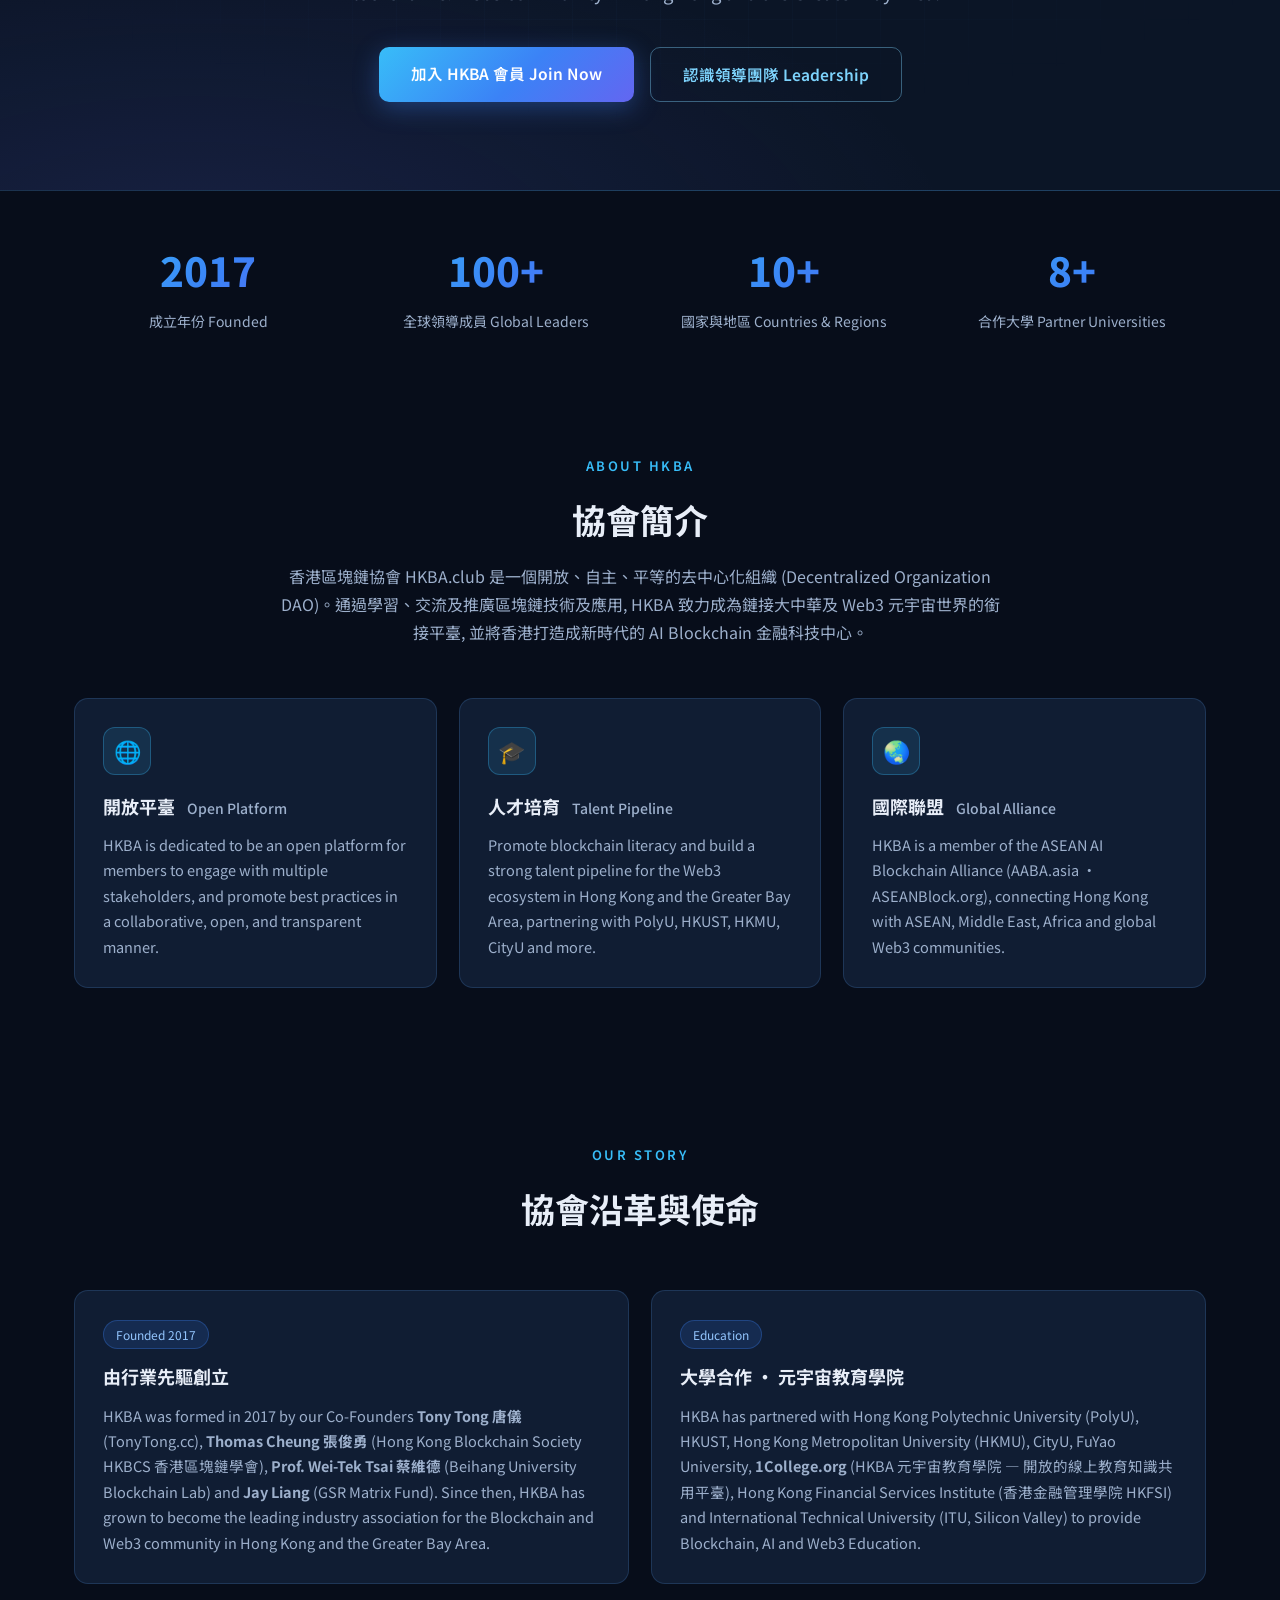
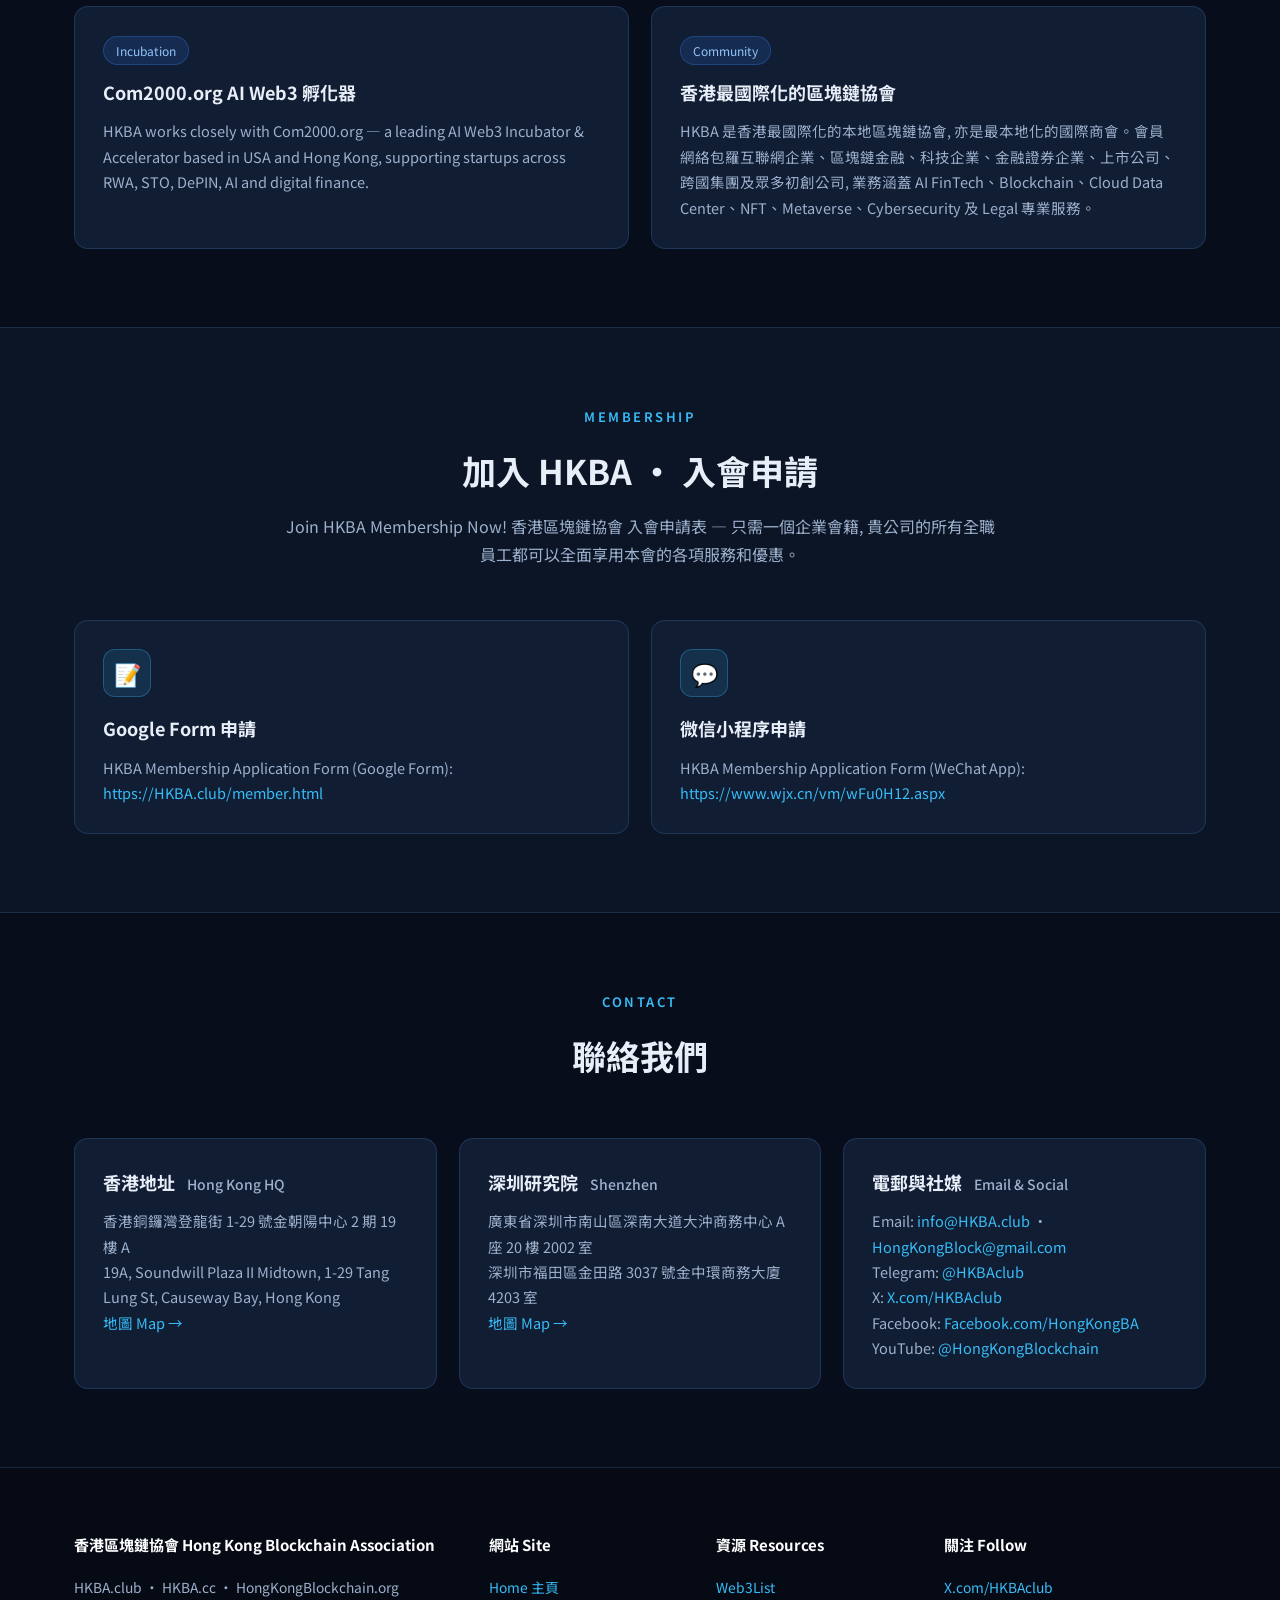
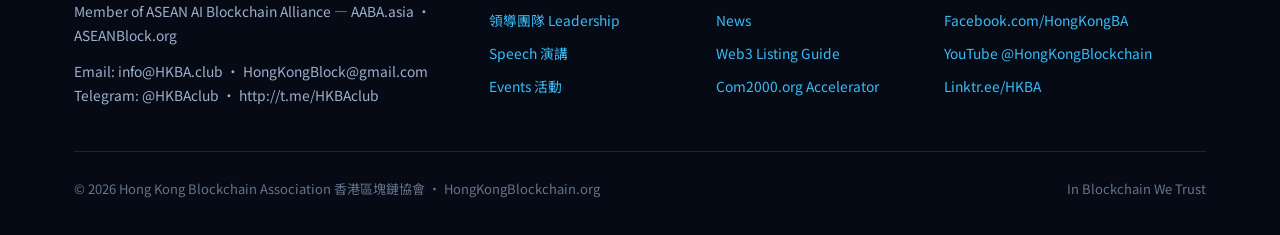
==== commit f468cf98: "Update top heading text: IN BLOCKCHAIN WE TRUST / 讓區塊鏈重建信任 / HKBA 會長著作" ====
--- a/index.html
+++ b/index.html
@@ -36,9 +36,9 @@
 
 <div class="container book-head">
   <div class="section-head">
-      <div class="kicker">In Blockchain We Trust</div>
-      <h2>會長著作 · 讓區塊鏈重建信任</h2>
-      <p>By our Honorary Chairman 張俊勇 Thomas Cheung, MH JP — Former Delegate to the National People's Congress of China.</p>
+      <div class="kicker">IN BLOCKCHAIN WE TRUST</div>
+      <h2>讓區塊鏈重建信任</h2>
+      <p>HKBA 會長著作 張俊勇 Thomas Cheung, MH JP - Former Delegate to the National People's Congress of China.</p>
     </div>
 </div>
 
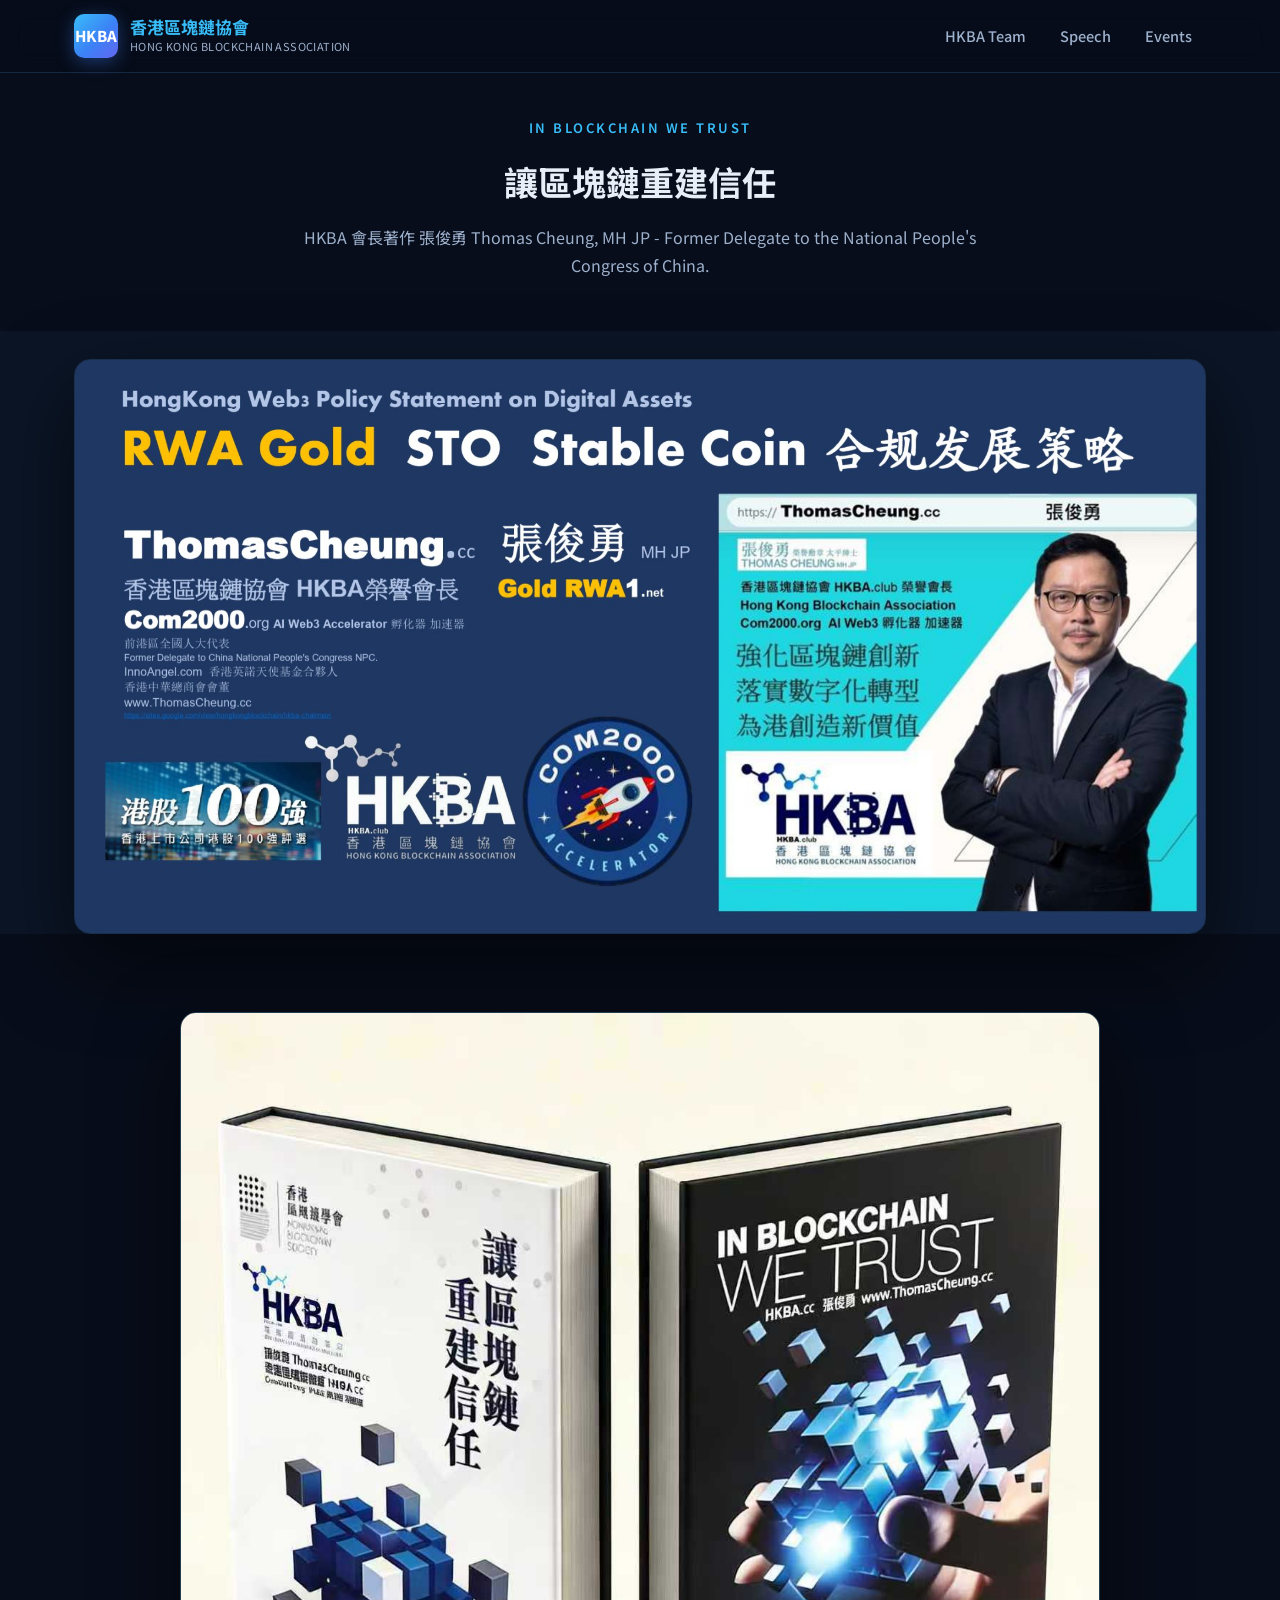
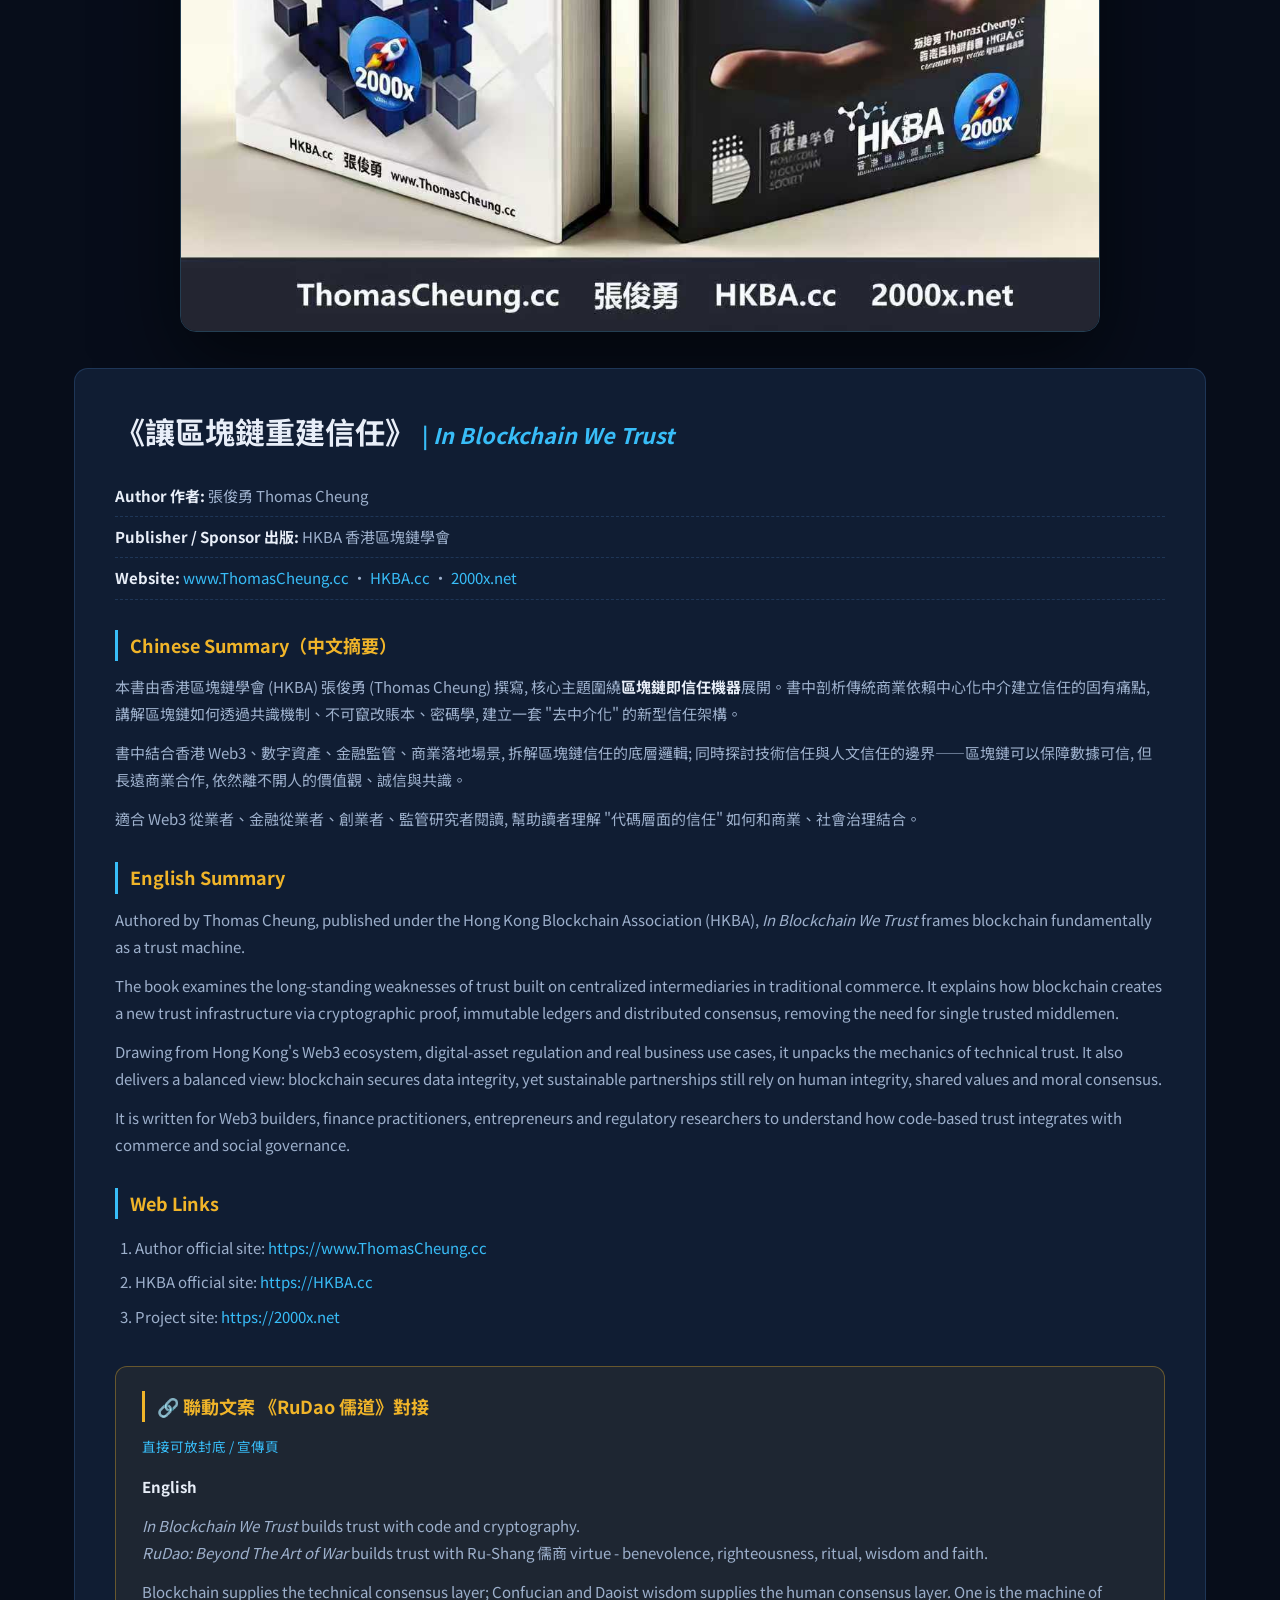
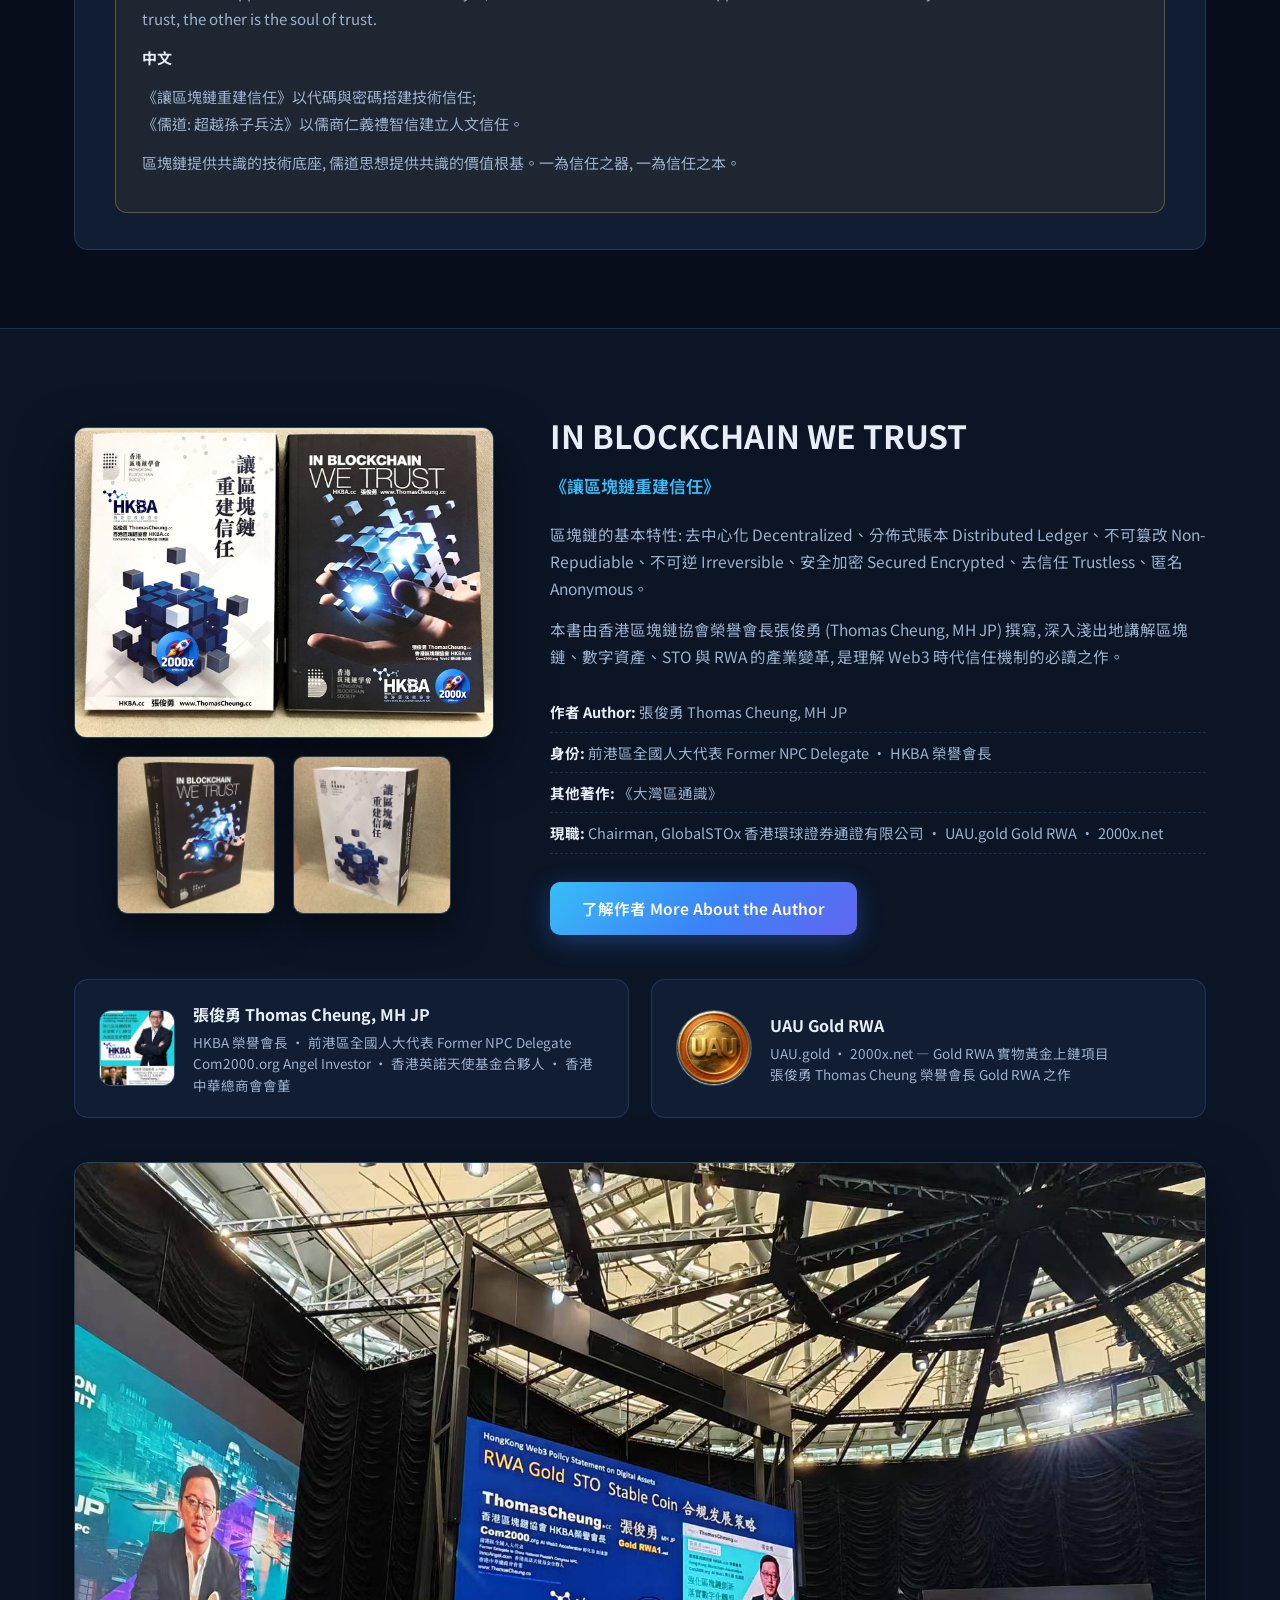
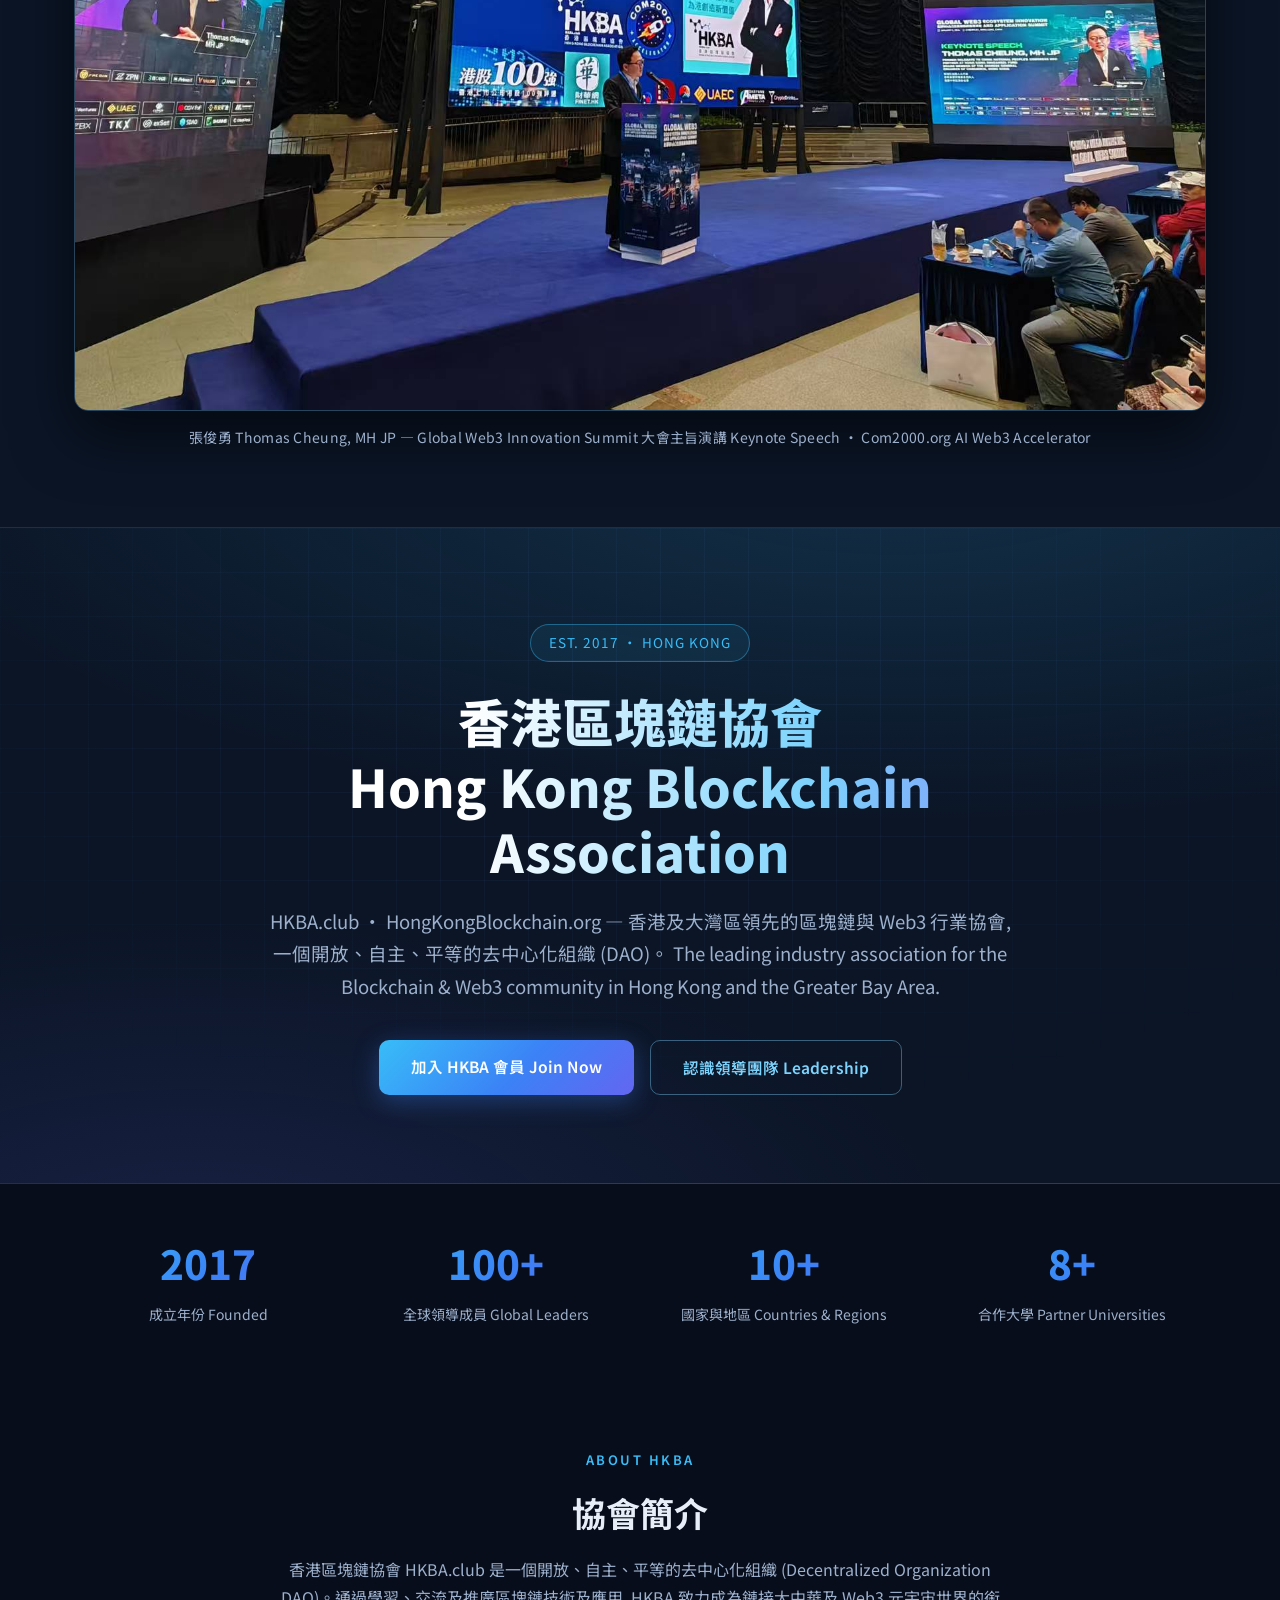
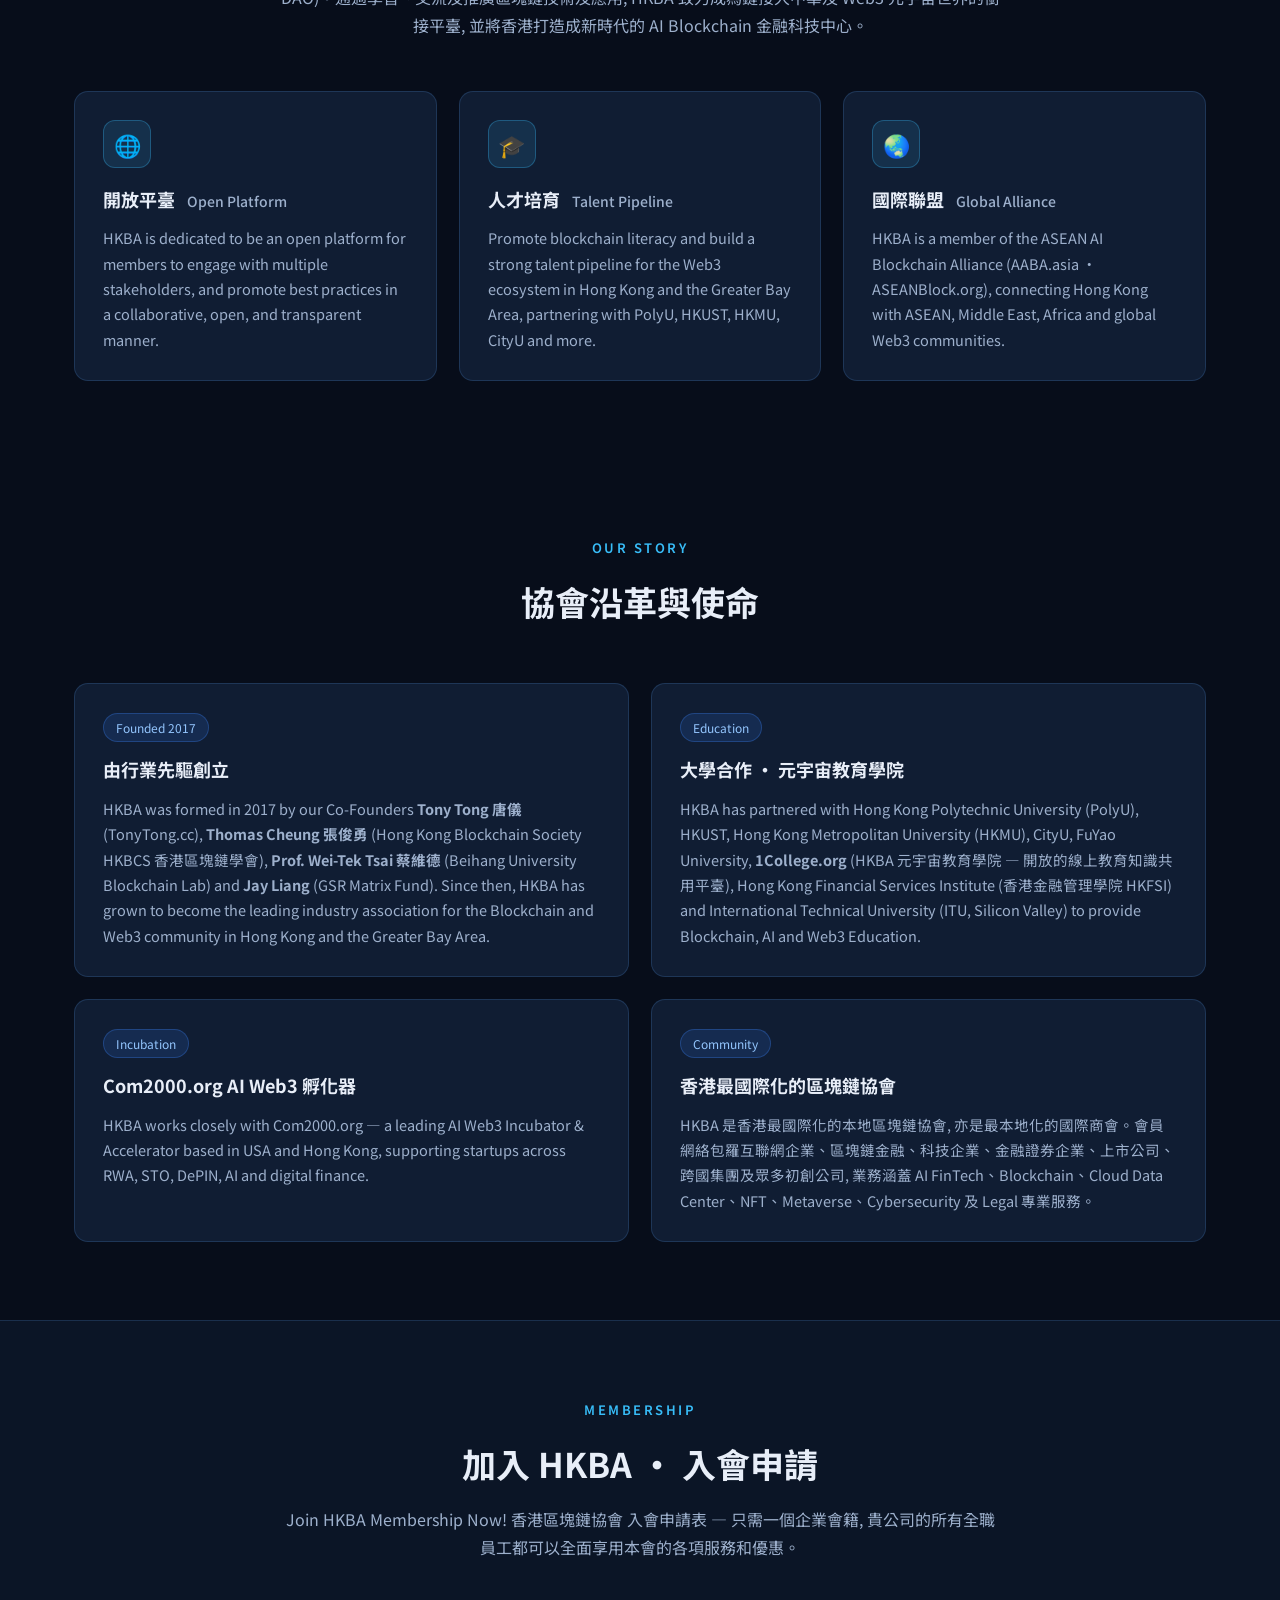
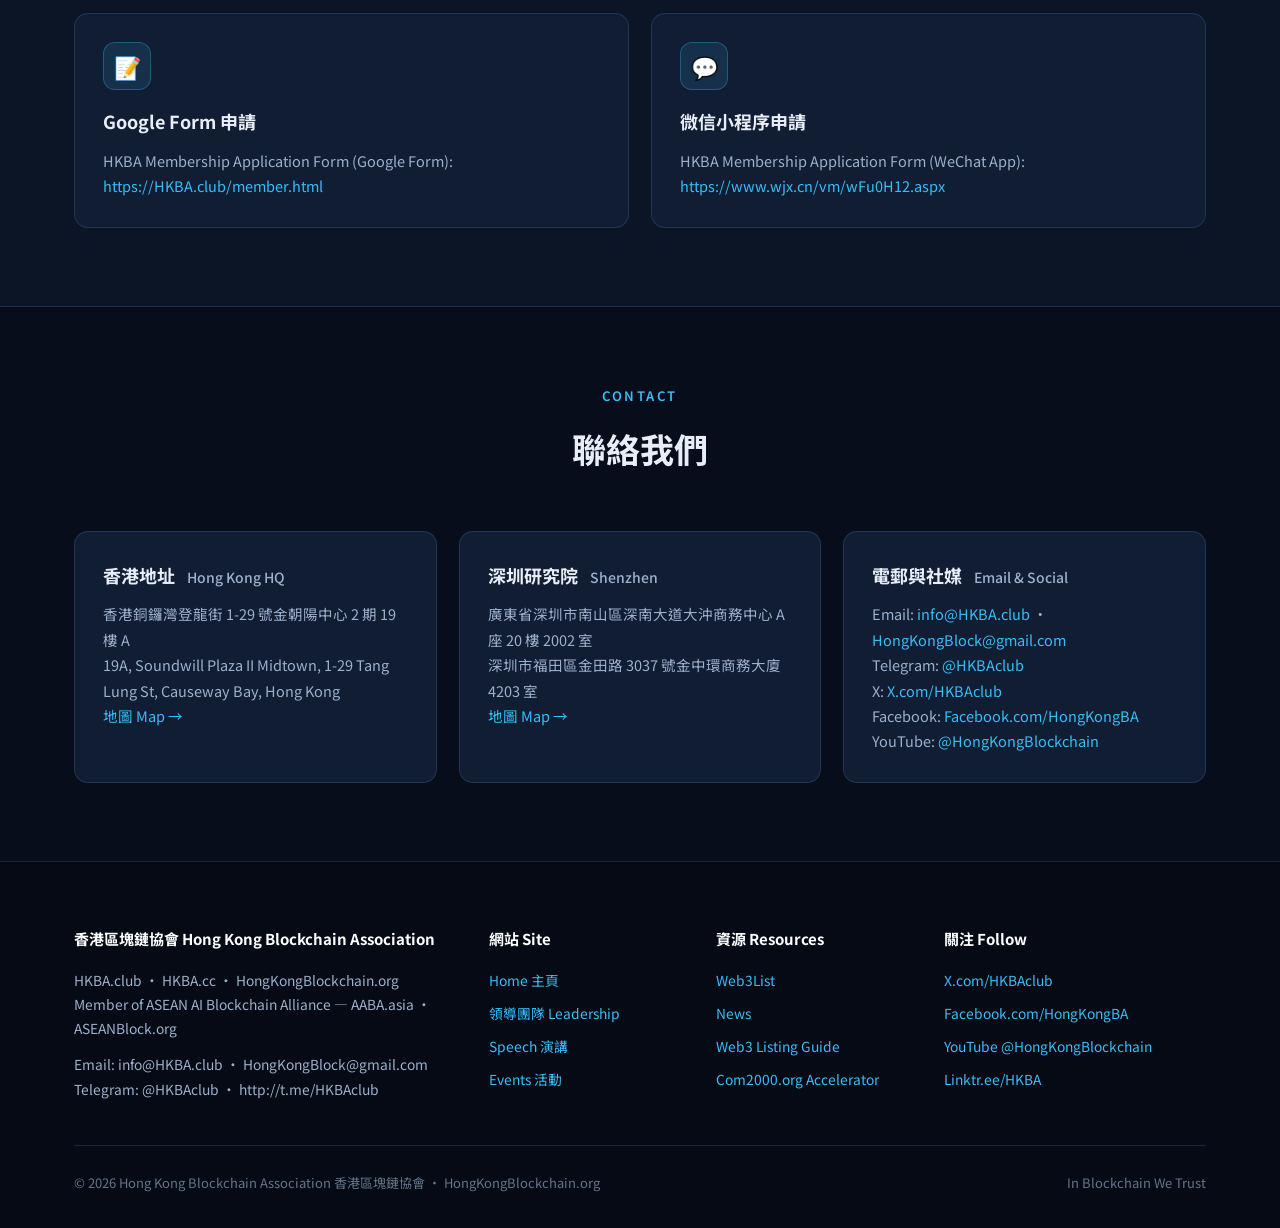
==== commit e1356af9: "Add book cover photo (2nd photo) + full book description: summaries, web links, RuDao cross-promo" ====
--- a/index.html
+++ b/index.html
@@ -50,6 +50,53 @@
   </div>
 </section>
 
+<section class="block book-desc-sec">
+  <div class="container">
+    <figure class="book-cover-feature">
+      <img src="assets/img/book-trust.jpg" alt="《讓區塊鏈重建信任》In Blockchain We Trust - 中英文版雙封面實拍">
+    </figure>
+    <div class="card book-desc">
+      <h2 class="bd-title">《讓區塊鏈重建信任》 <span class="bd-en">| <em>In Blockchain We Trust</em></span></h2>
+      <ul class="bd-meta">
+        <li><strong>Author 作者:</strong> 張俊勇 Thomas Cheung</li>
+        <li><strong>Publisher / Sponsor 出版:</strong> HKBA 香港區塊鏈學會</li>
+        <li><strong>Website:</strong> <a href="https://www.ThomasCheung.cc" target="_blank" rel="noopener">www.ThomasCheung.cc</a> · <a href="https://HKBA.cc" target="_blank" rel="noopener">HKBA.cc</a> · <a href="https://2000x.net" target="_blank" rel="noopener">2000x.net</a></li>
+      </ul>
+
+      <h3>Chinese Summary（中文摘要）</h3>
+      <p>本書由香港區塊鏈學會 (HKBA) 張俊勇 (Thomas Cheung) 撰寫, 核心主題圍繞<strong>區塊鏈即信任機器</strong>展開。書中剖析傳統商業依賴中心化中介建立信任的固有痛點, 講解區塊鏈如何透過共識機制、不可竄改賬本、密碼學, 建立一套 "去中介化" 的新型信任架構。</p>
+      <p>書中結合香港 Web3、數字資產、金融監管、商業落地場景, 拆解區塊鏈信任的底層邏輯; 同時探討技術信任與人文信任的邊界——區塊鏈可以保障數據可信, 但長遠商業合作, 依然離不開人的價值觀、誠信與共識。</p>
+      <p>適合 Web3 從業者、金融從業者、創業者、監管研究者閱讀, 幫助讀者理解 "代碼層面的信任" 如何和商業、社會治理結合。</p>
+
+      <h3>English Summary</h3>
+      <p>Authored by Thomas Cheung, published under the Hong Kong Blockchain Association (HKBA), <em>In Blockchain We Trust</em> frames blockchain fundamentally as a trust machine.</p>
+      <p>The book examines the long-standing weaknesses of trust built on centralized intermediaries in traditional commerce. It explains how blockchain creates a new trust infrastructure via cryptographic proof, immutable ledgers and distributed consensus, removing the need for single trusted middlemen.</p>
+      <p>Drawing from Hong Kong's Web3 ecosystem, digital-asset regulation and real business use cases, it unpacks the mechanics of technical trust. It also delivers a balanced view: blockchain secures data integrity, yet sustainable partnerships still rely on human integrity, shared values and moral consensus.</p>
+      <p>It is written for Web3 builders, finance practitioners, entrepreneurs and regulatory researchers to understand how code-based trust integrates with commerce and social governance.</p>
+
+      <h3>Web Links</h3>
+      <ol class="bd-links">
+        <li>Author official site: <a href="https://www.ThomasCheung.cc" target="_blank" rel="noopener">https://www.ThomasCheung.cc</a></li>
+        <li>HKBA official site: <a href="https://HKBA.cc" target="_blank" rel="noopener">https://HKBA.cc</a></li>
+        <li>Project site: <a href="https://2000x.net" target="_blank" rel="noopener">https://2000x.net</a></li>
+      </ol>
+
+      <div class="rudao-note">
+        <h3>🔗 聯動文案 《RuDao 儒道》對接</h3>
+        <p class="rudao-hint">直接可放封底 / 宣傳頁</p>
+        <p><strong>English</strong></p>
+        <p><em>In Blockchain We Trust</em> builds trust with code and cryptography.<br>
+        <em>RuDao: Beyond The Art of War</em> builds trust with Ru-Shang 儒商 virtue - benevolence, righteousness, ritual, wisdom and faith.</p>
+        <p>Blockchain supplies the technical consensus layer; Confucian and Daoist wisdom supplies the human consensus layer. One is the machine of trust, the other is the soul of trust.</p>
+        <p><strong>中文</strong></p>
+        <p>《讓區塊鏈重建信任》以代碼與密碼搭建技術信任;<br>
+        《儒道: 超越孫子兵法》以儒商仁義禮智信建立人文信任。</p>
+        <p>區塊鏈提供共識的技術底座, 儒道思想提供共識的價值根基。一為信任之器, 一為信任之本。</p>
+      </div>
+    </div>
+  </div>
+</section>
+
 <section class="block alt">
   <div class="container">
         <div class="book-wrap">
--- a/assets/css/style.css
+++ b/assets/css/style.css
@@ -318,3 +318,36 @@
 
 /* ---------- Book heading above poster ---------- */
 .book-head { padding-top: 44px; }
+
+/* ---------- Book cover feature + description ---------- */
+.book-desc-sec { padding-top: 56px; }
+.book-cover-feature { margin: 0 0 36px; text-align: center; }
+.book-cover-feature img {
+  display: block; width: 100%; max-width: 920px; margin: 0 auto;
+  border-radius: 16px; border: 1px solid rgba(125,211,252,0.25);
+  box-shadow: 0 30px 80px rgba(0,0,0,0.55);
+  transition: transform 0.25s;
+}
+.book-cover-feature img:hover { transform: translateY(-6px) scale(1.005); }
+.book-desc { text-align: left; padding: 36px 40px; }
+.book-desc .bd-title { font-size: clamp(22px, 3vw, 30px); margin-bottom: 18px; }
+.book-desc .bd-title .bd-en { color: var(--cyan); font-size: 0.72em; }
+.bd-meta { list-style: none; margin: 0 0 26px; }
+.bd-meta li { padding: 7px 0; border-bottom: 1px dashed var(--line); font-size: 15px; color: var(--muted); }
+.bd-meta li strong { color: var(--text); }
+.bd-meta a { color: var(--cyan); }
+.book-desc h3 {
+  font-size: 18px; margin: 30px 0 12px; color: var(--gold, #f0b429);
+  border-left: 3px solid var(--cyan); padding-left: 12px;
+}
+.book-desc p { color: var(--muted); font-size: 15px; line-height: 1.8; margin-bottom: 12px; }
+.book-desc strong { color: var(--text); }
+.bd-links { margin: 0 0 8px 20px; color: var(--muted); font-size: 15px; }
+.bd-links li { padding: 4px 0; }
+.bd-links a { color: var(--cyan); }
+.rudao-note {
+  margin-top: 32px; padding: 24px 26px; border-radius: 12px;
+  background: rgba(240, 180, 41, 0.06); border: 1px solid rgba(240, 180, 41, 0.35);
+}
+.rudao-note h3 { margin-top: 0; border-left-color: var(--gold, #f0b429); color: var(--gold, #f0b429); }
+.rudao-note .rudao-hint { color: var(--cyan); font-size: 13.5px; margin-bottom: 14px; }
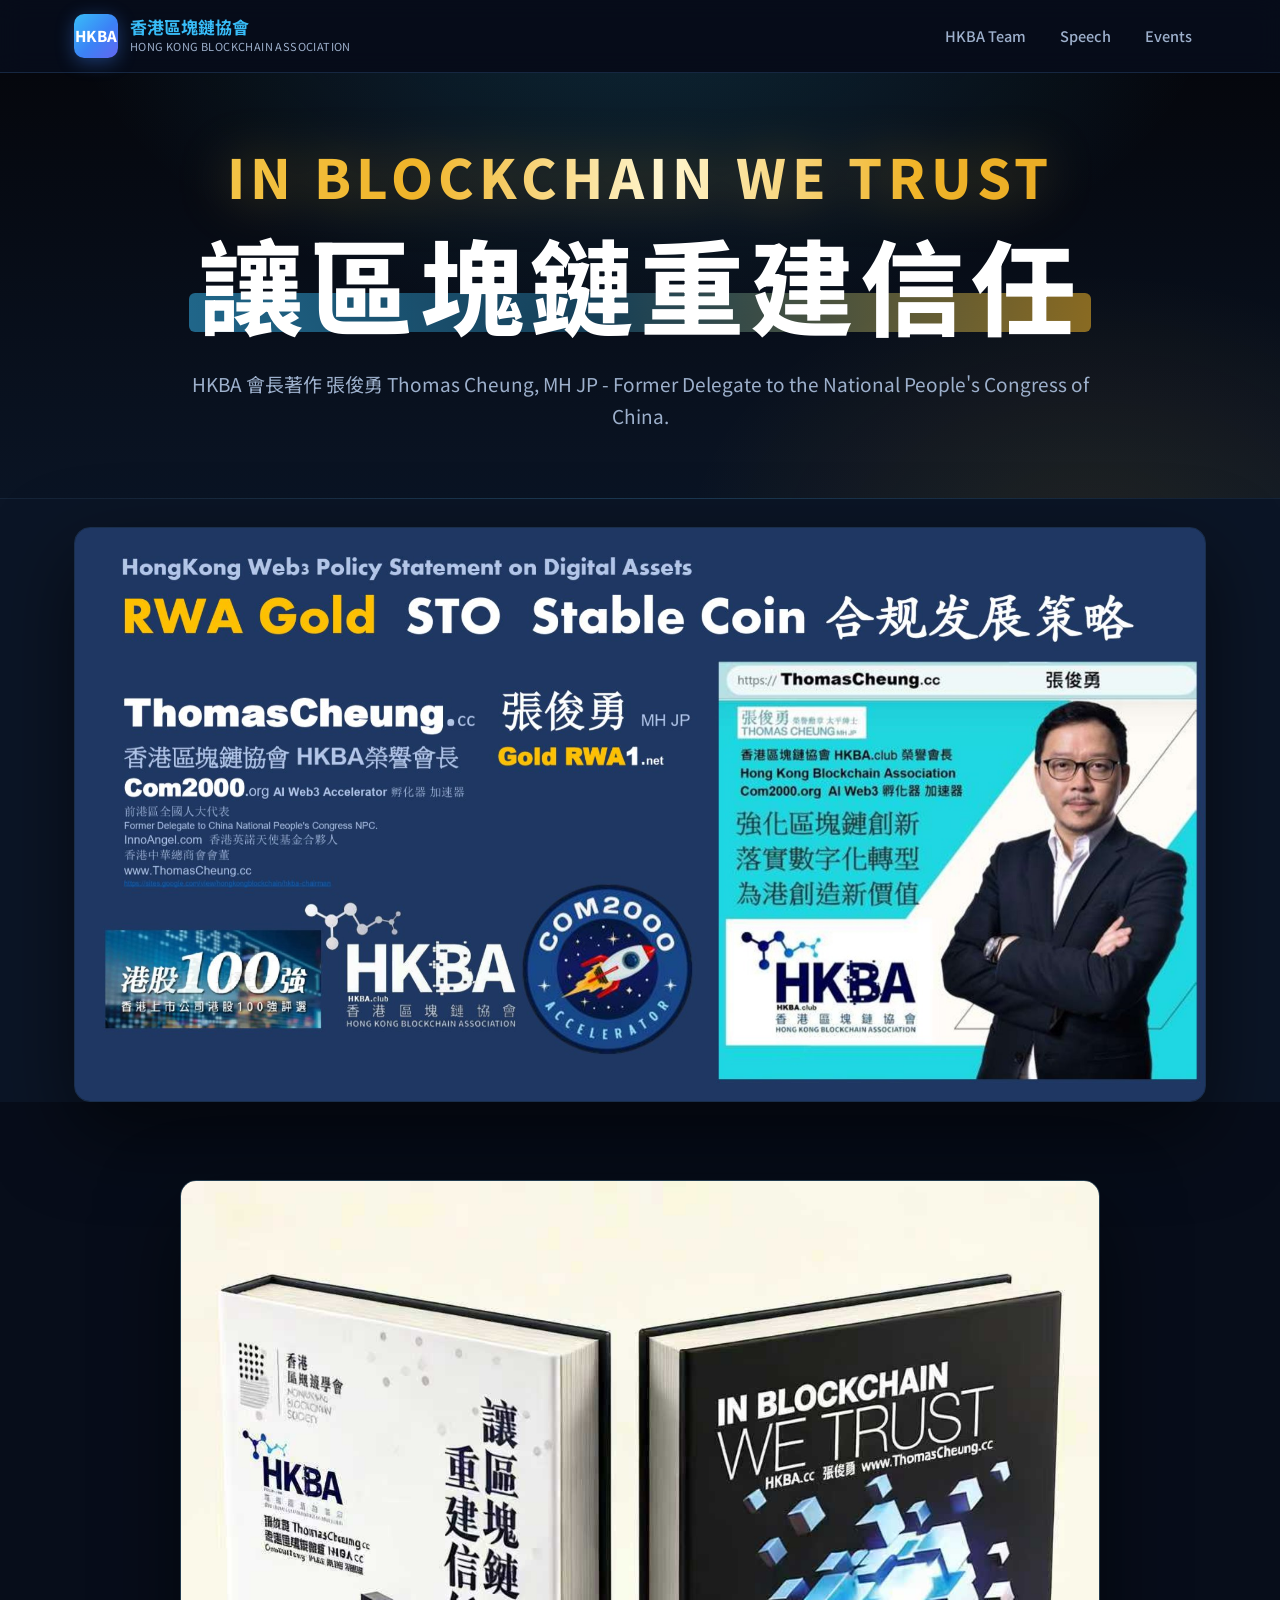
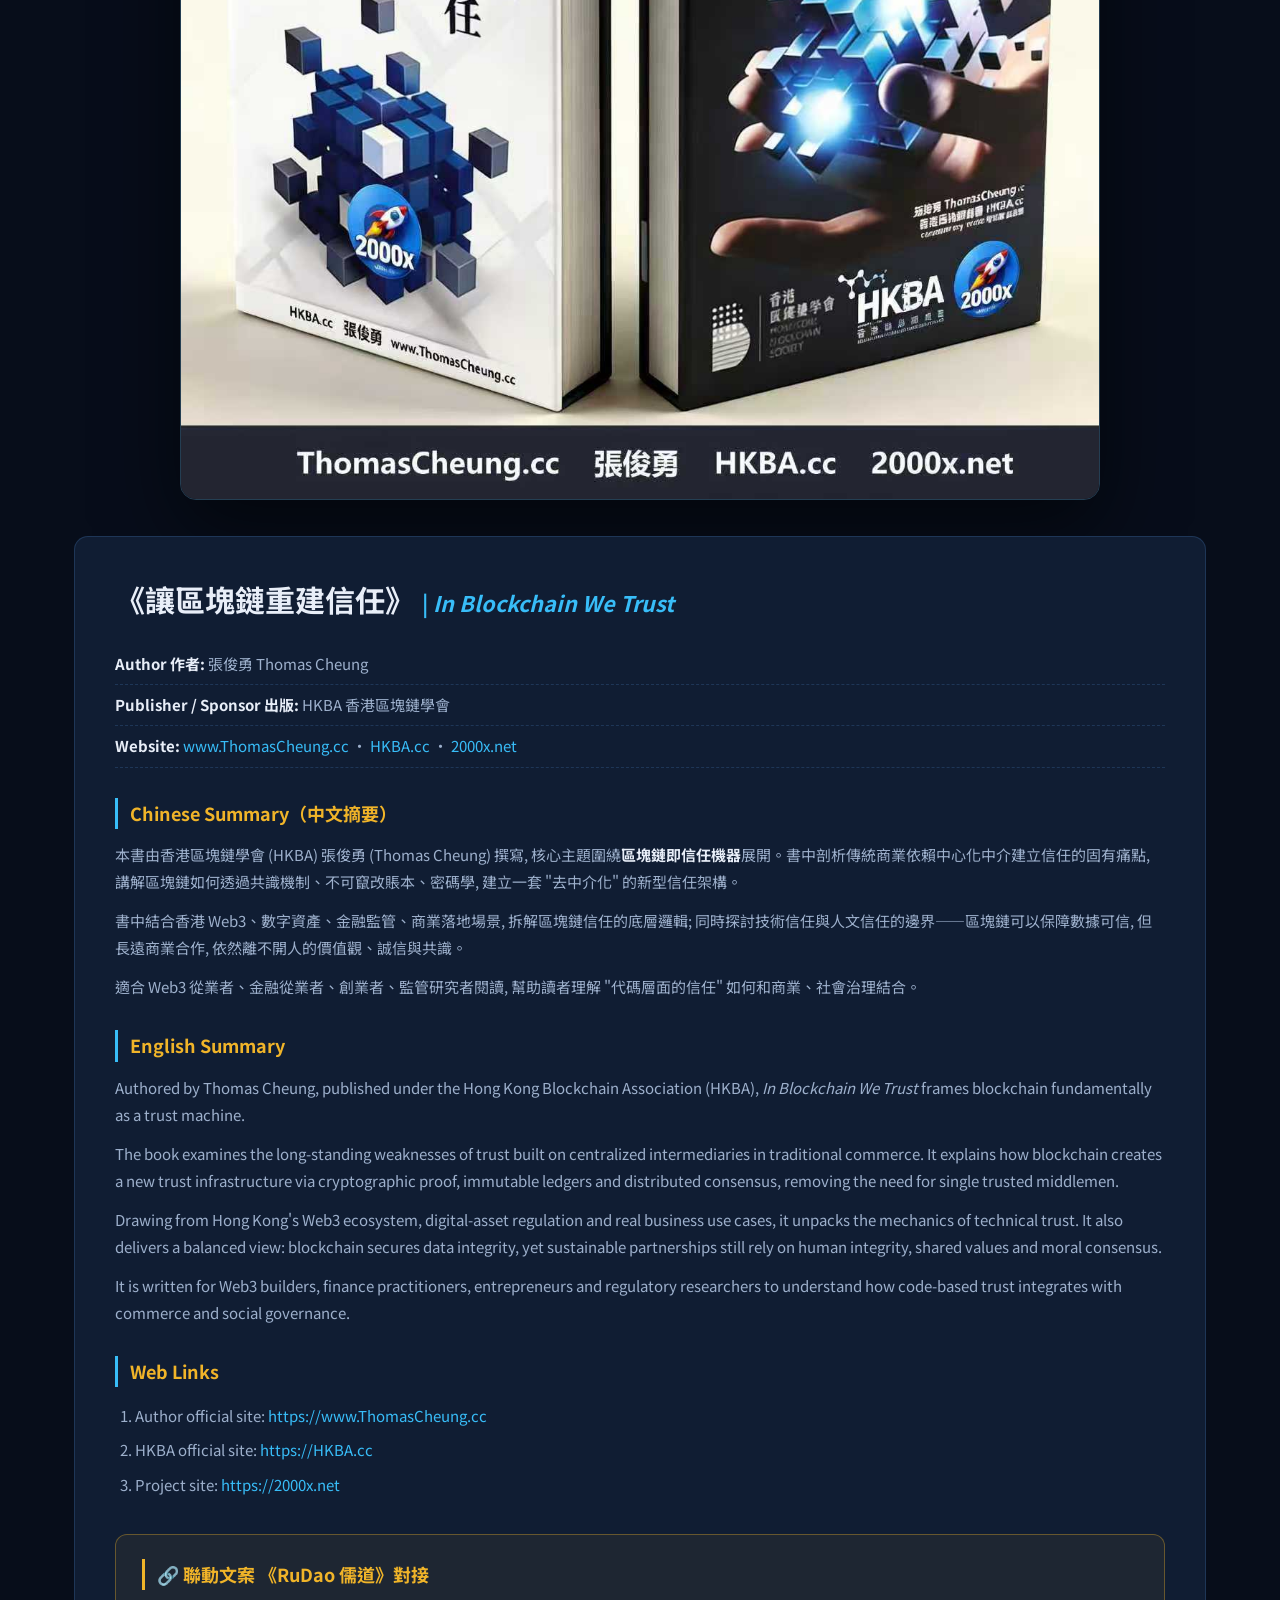
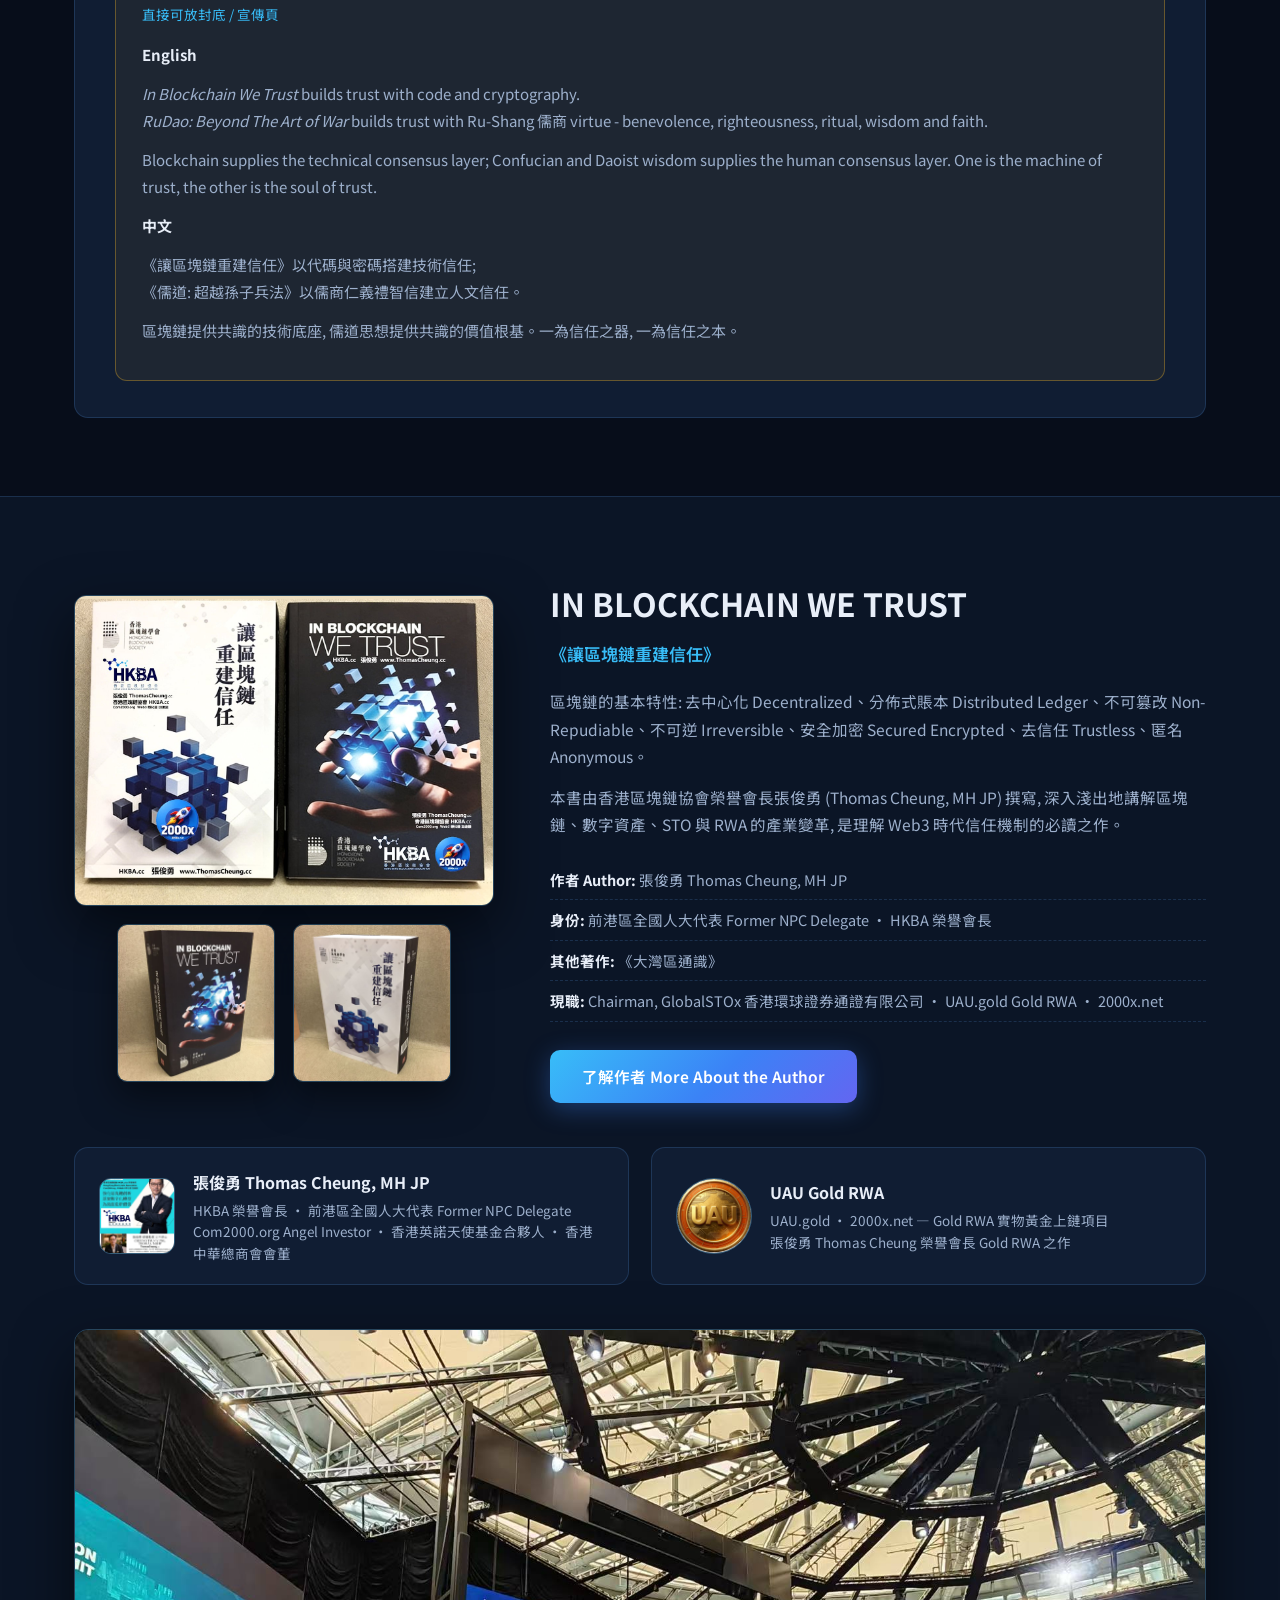
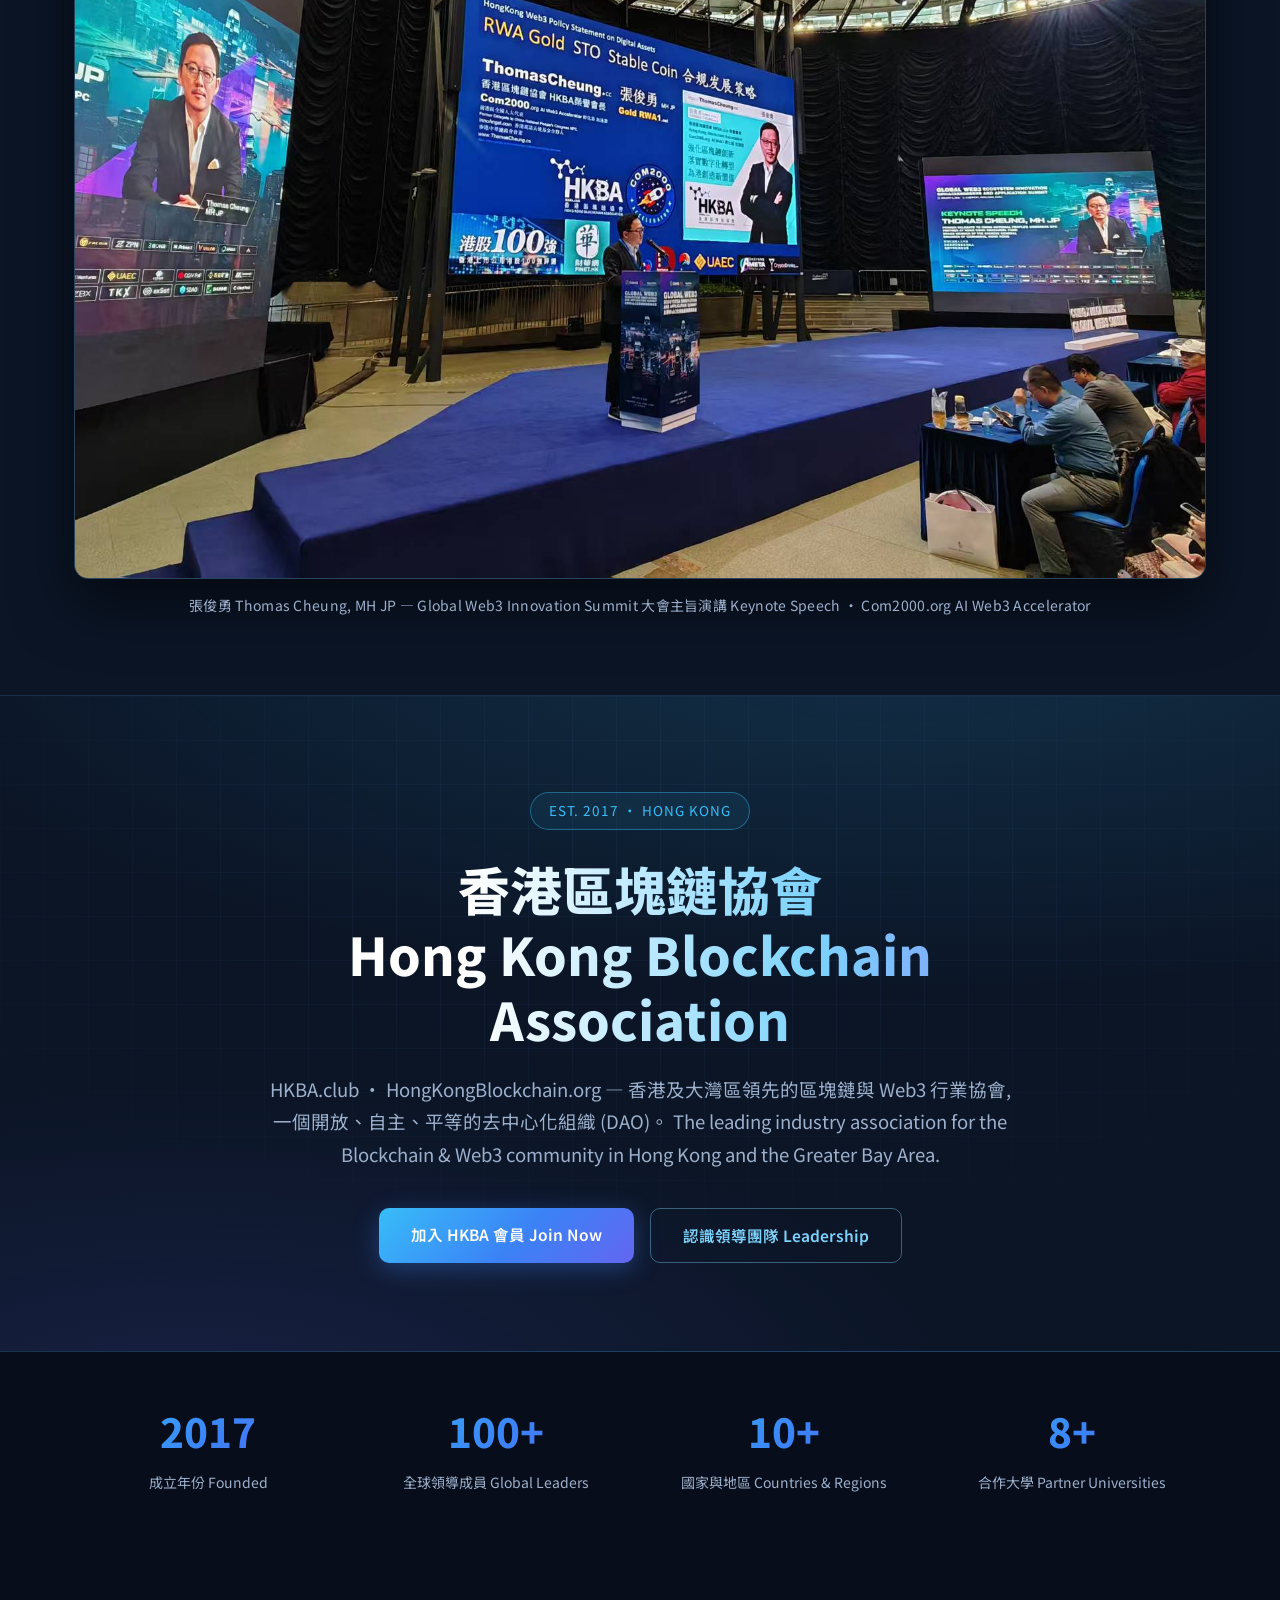
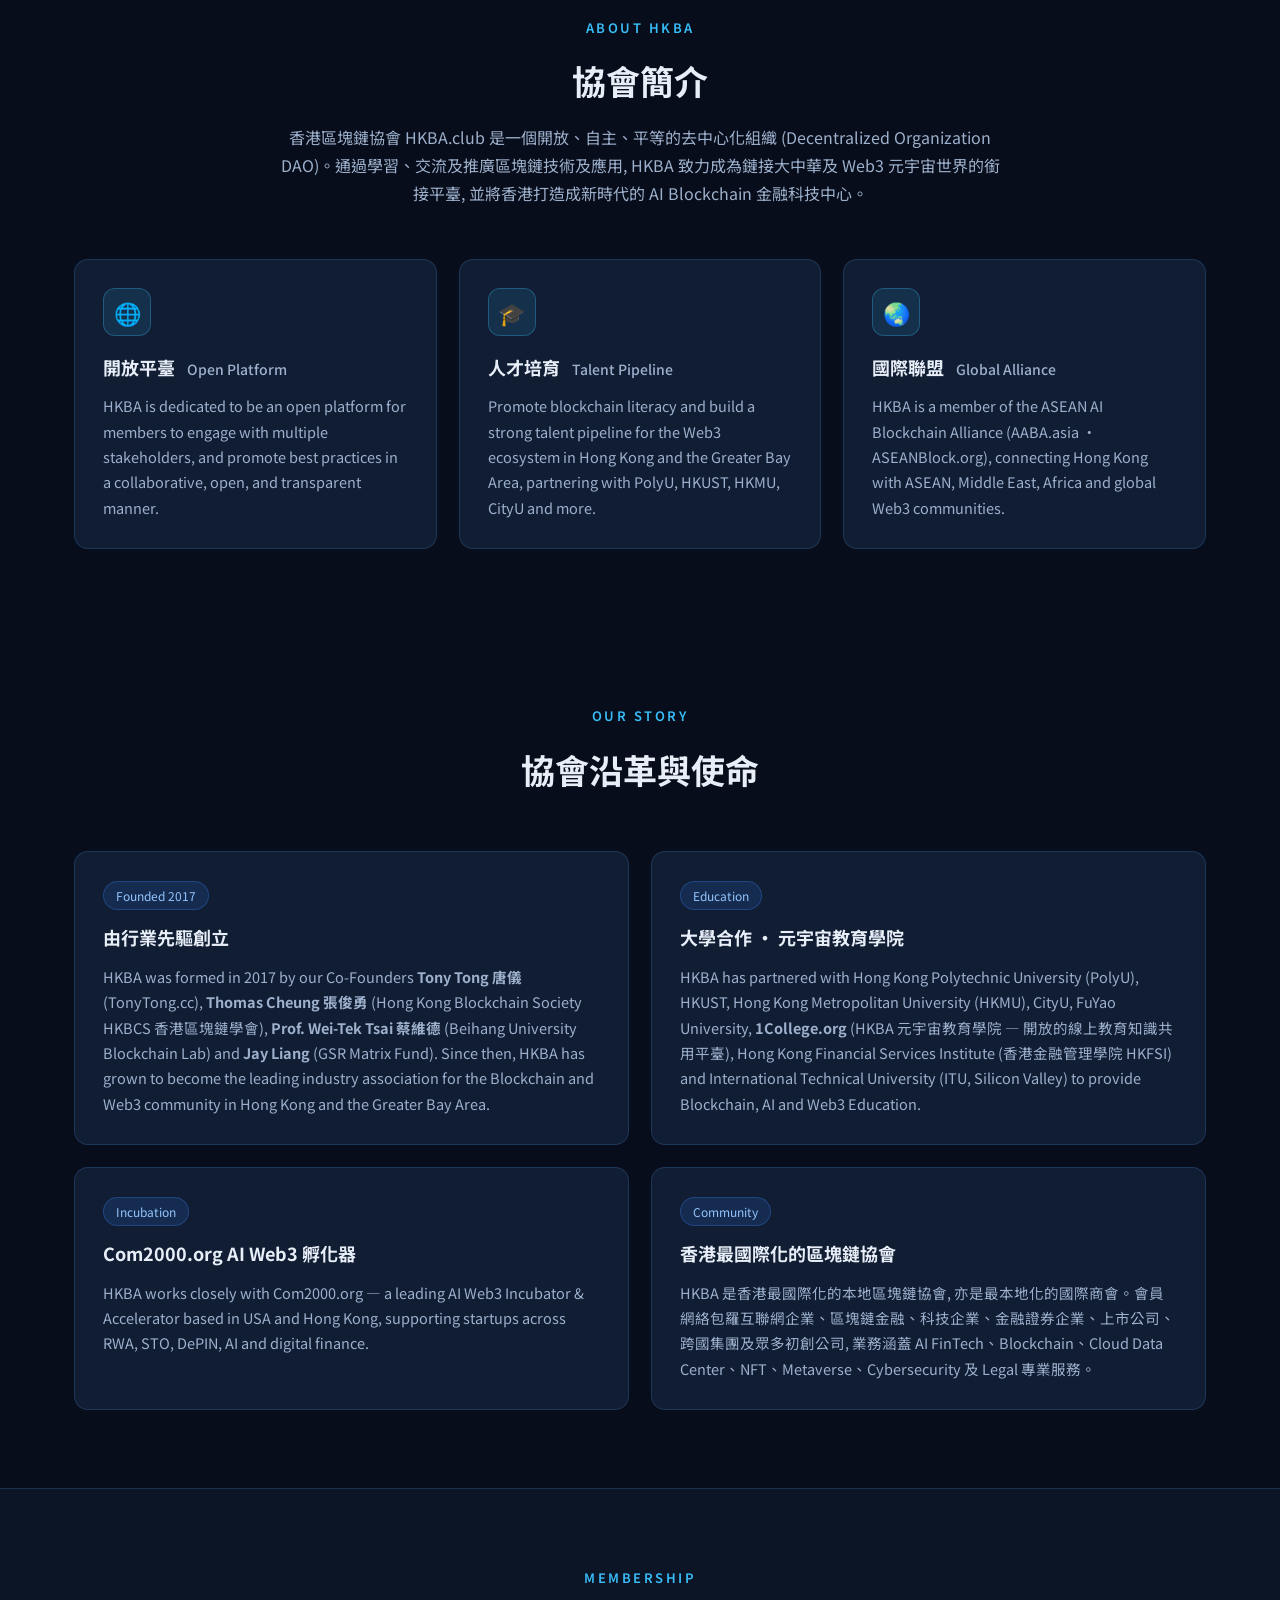
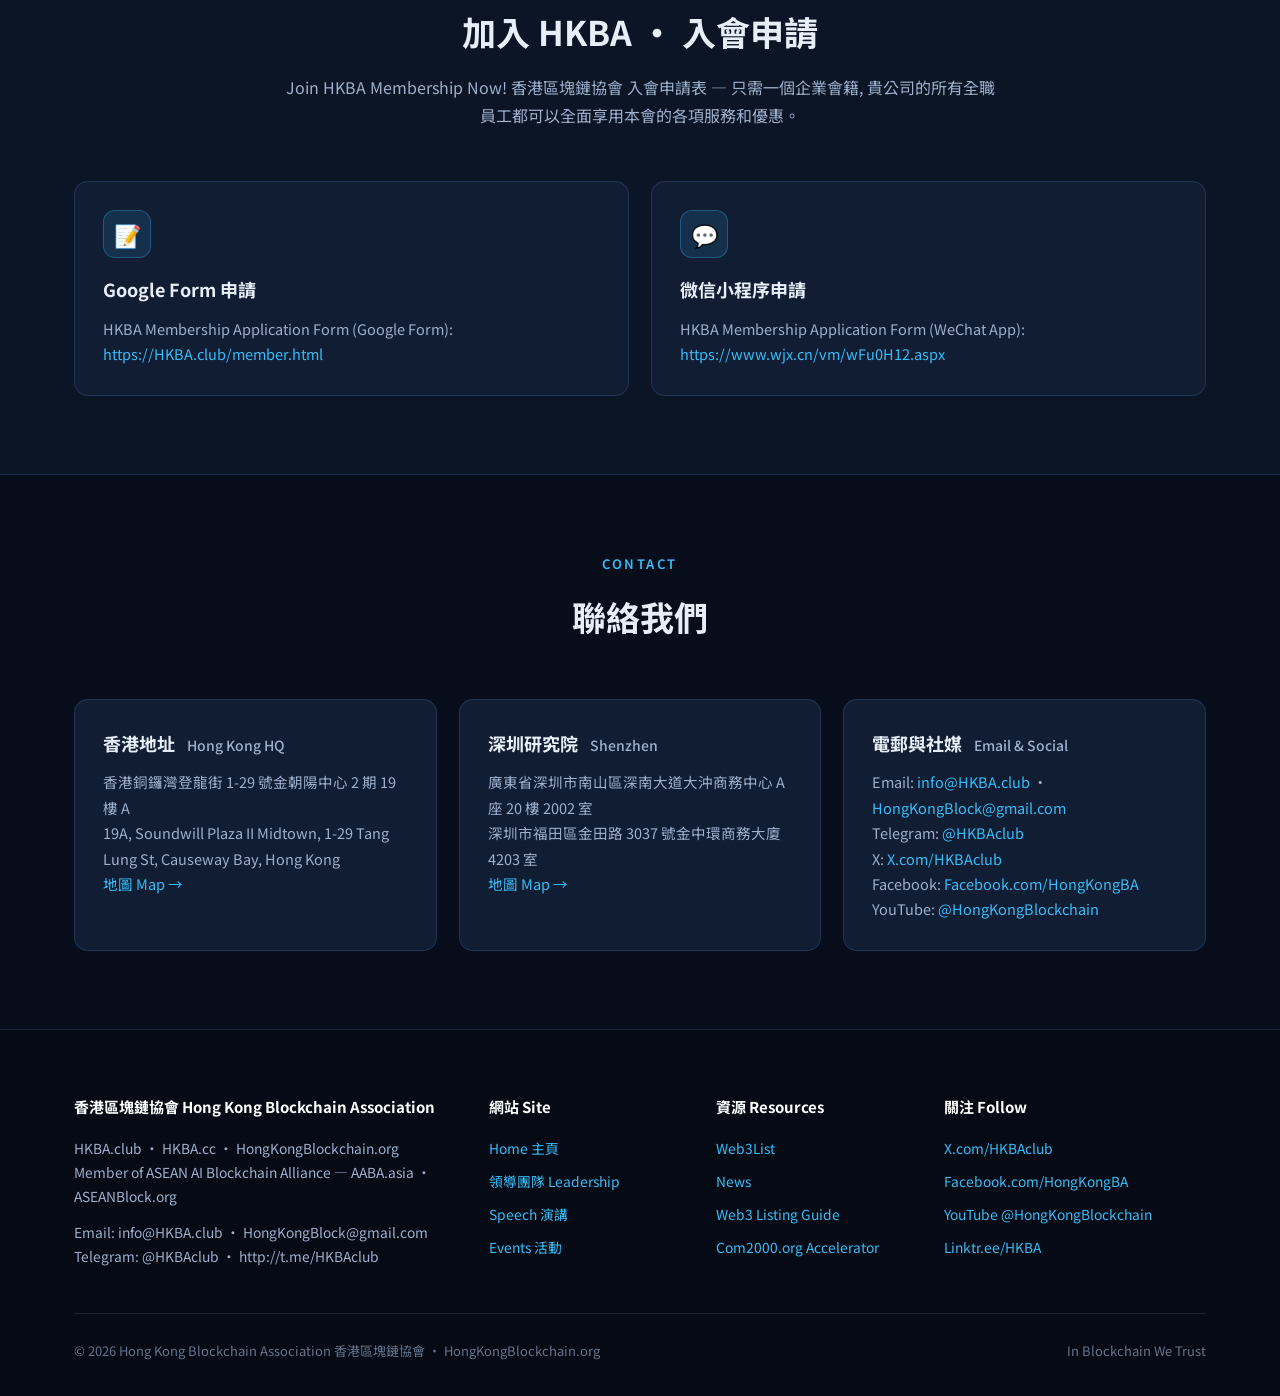
==== commit 4132a80e: "Top heading: full-width title hero with big gradient highlight typography" ====
--- a/index.html
+++ b/index.html
@@ -34,13 +34,13 @@
   </div>
 </header>
 
-<div class="container book-head">
-  <div class="section-head">
-      <div class="kicker">IN BLOCKCHAIN WE TRUST</div>
-      <h2>讓區塊鏈重建信任</h2>
-      <p>HKBA 會長著作 張俊勇 Thomas Cheung, MH JP - Former Delegate to the National People's Congress of China.</p>
-    </div>
-</div>
+<section class="title-hero">
+  <div class="title-hero-inner">
+    <div class="th-kicker">IN BLOCKCHAIN WE TRUST</div>
+    <h1 class="th-main"><span>讓區塊鏈重建信任</span></h1>
+    <p class="th-sub">HKBA 會長著作 張俊勇 Thomas Cheung, MH JP - Former Delegate to the National People's Congress of China.</p>
+  </div>
+</section>
 
 <section class="hero-poster">
   <div class="container">
--- a/assets/css/style.css
+++ b/assets/css/style.css
@@ -351,3 +351,52 @@
 }
 .rudao-note h3 { margin-top: 0; border-left-color: var(--gold, #f0b429); color: var(--gold, #f0b429); }
 .rudao-note .rudao-hint { color: var(--cyan); font-size: 13.5px; margin-bottom: 14px; }
+
+/* ---------- Full-width title hero (top of homepage) ---------- */
+.title-hero {
+  width: 100%;
+  background:
+    radial-gradient(ellipse 65% 120% at 50% -25%, rgba(56,189,248,0.20), transparent 70%),
+    radial-gradient(ellipse 45% 90% at 85% 110%, rgba(240,180,41,0.10), transparent 70%),
+    linear-gradient(180deg, #05070d 0%, #0a1424 100%);
+  border-bottom: 1px solid var(--line);
+  padding: 72px 20px 66px;
+  text-align: center;
+  overflow: hidden;
+}
+.title-hero-inner { max-width: 1320px; margin: 0 auto; }
+.title-hero .th-kicker {
+  font-size: clamp(22px, 4.4vw, 54px);
+  font-weight: 800;
+  letter-spacing: 0.10em;
+  line-height: 1.15;
+  text-transform: uppercase;
+  background: linear-gradient(92deg, #f6d365 0%, #f0b429 32%, #fff6d0 52%, #f0b429 72%, #e0a01f 100%);
+  -webkit-background-clip: text; background-clip: text;
+  -webkit-text-fill-color: transparent; color: transparent;
+  filter: drop-shadow(0 0 26px rgba(240, 180, 41, 0.35));
+}
+.title-hero .th-main {
+  margin: 18px 0 0;
+  font-size: clamp(38px, 8.5vw, 104px);
+  font-weight: 800;
+  line-height: 1.12;
+  letter-spacing: 0.06em;
+  color: #fff;
+}
+.title-hero .th-main span { position: relative; display: inline-block; z-index: 0; isolation: isolate; }
+.title-hero .th-main span::after {
+  content: ""; position: absolute; left: -10px; right: -10px; bottom: 8%;
+  height: 34%; border-radius: 6px; z-index: -1;
+  background: linear-gradient(90deg, rgba(56,189,248,0.50) 0%, rgba(56,189,248,0.28) 45%, rgba(240,180,41,0.55) 100%);
+  filter: blur(0.5px);
+}
+.title-hero .th-sub {
+  margin: 26px auto 0; max-width: 900px;
+  font-size: clamp(14px, 1.6vw, 19px);
+  color: var(--muted); line-height: 1.7;
+}
+@media (max-width: 640px) {
+  .title-hero { padding: 48px 16px 44px; }
+  .title-hero .th-kicker { letter-spacing: 0.06em; }
+}
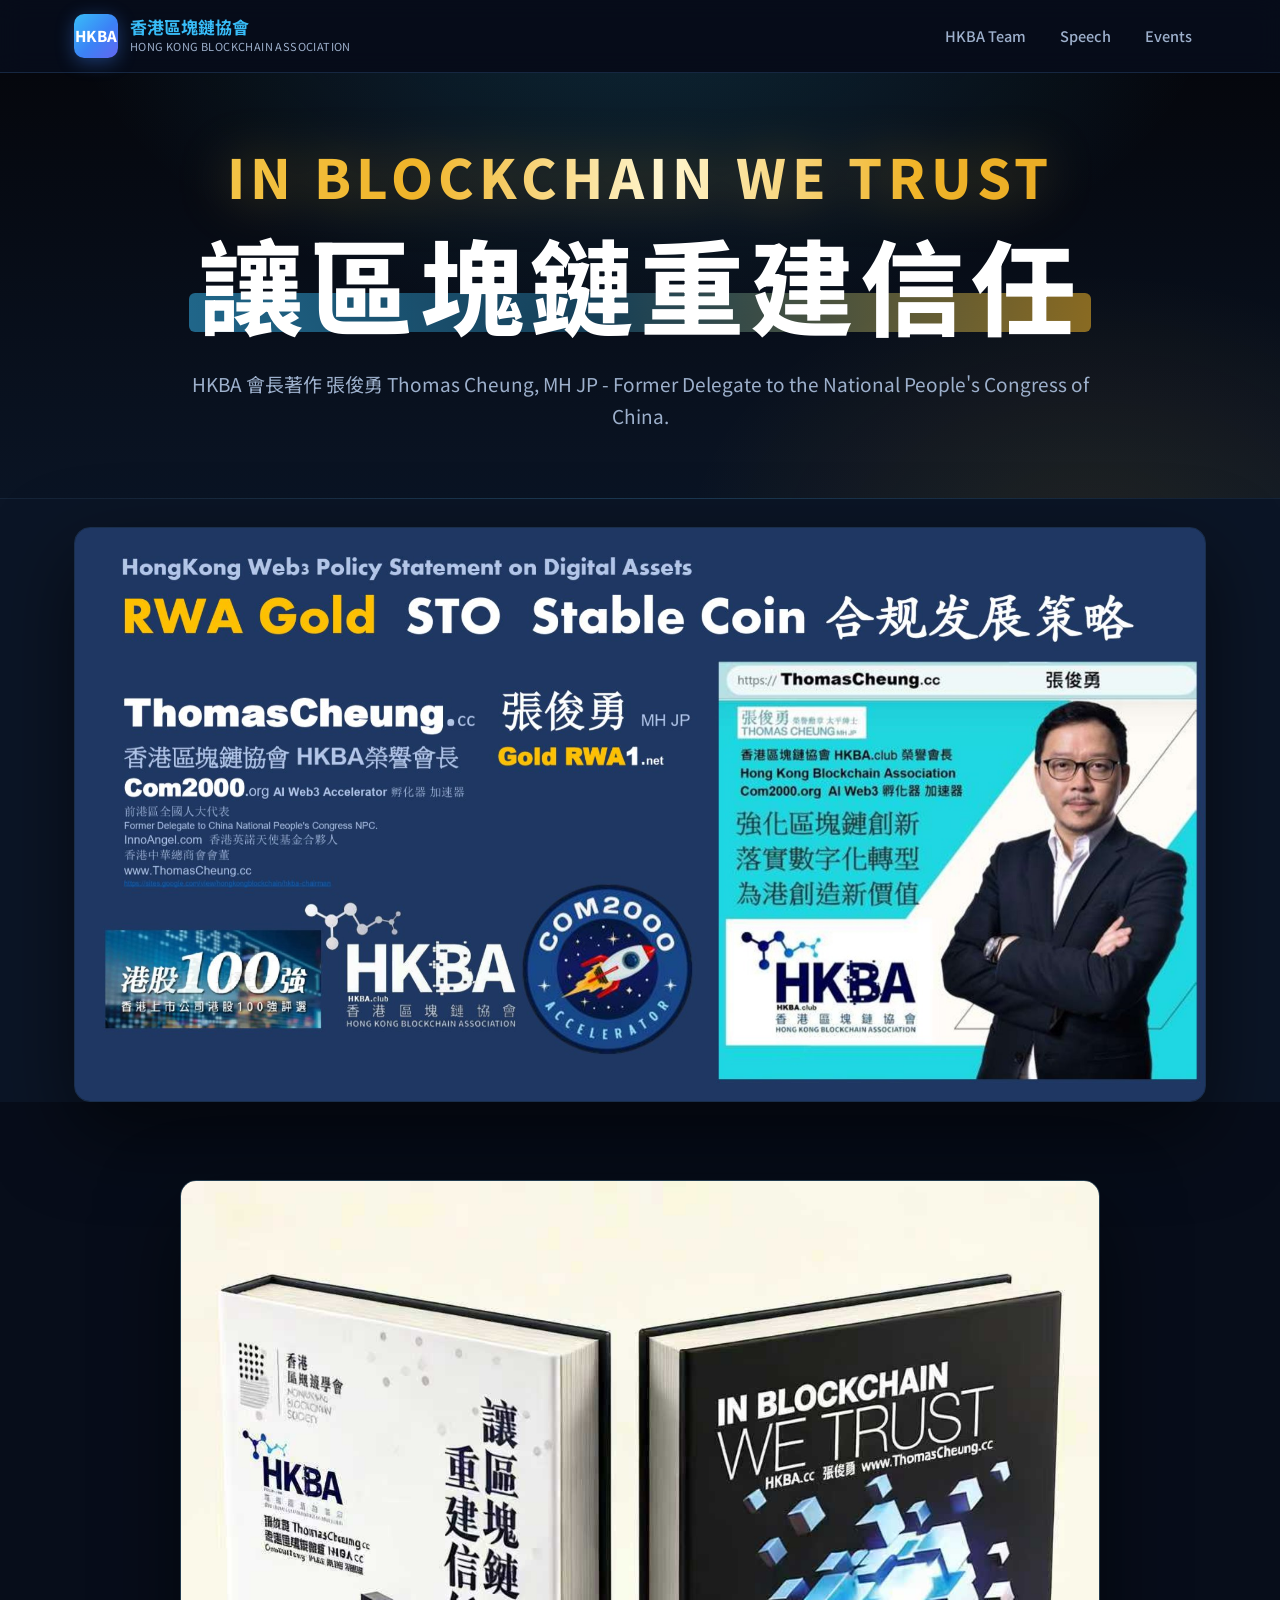
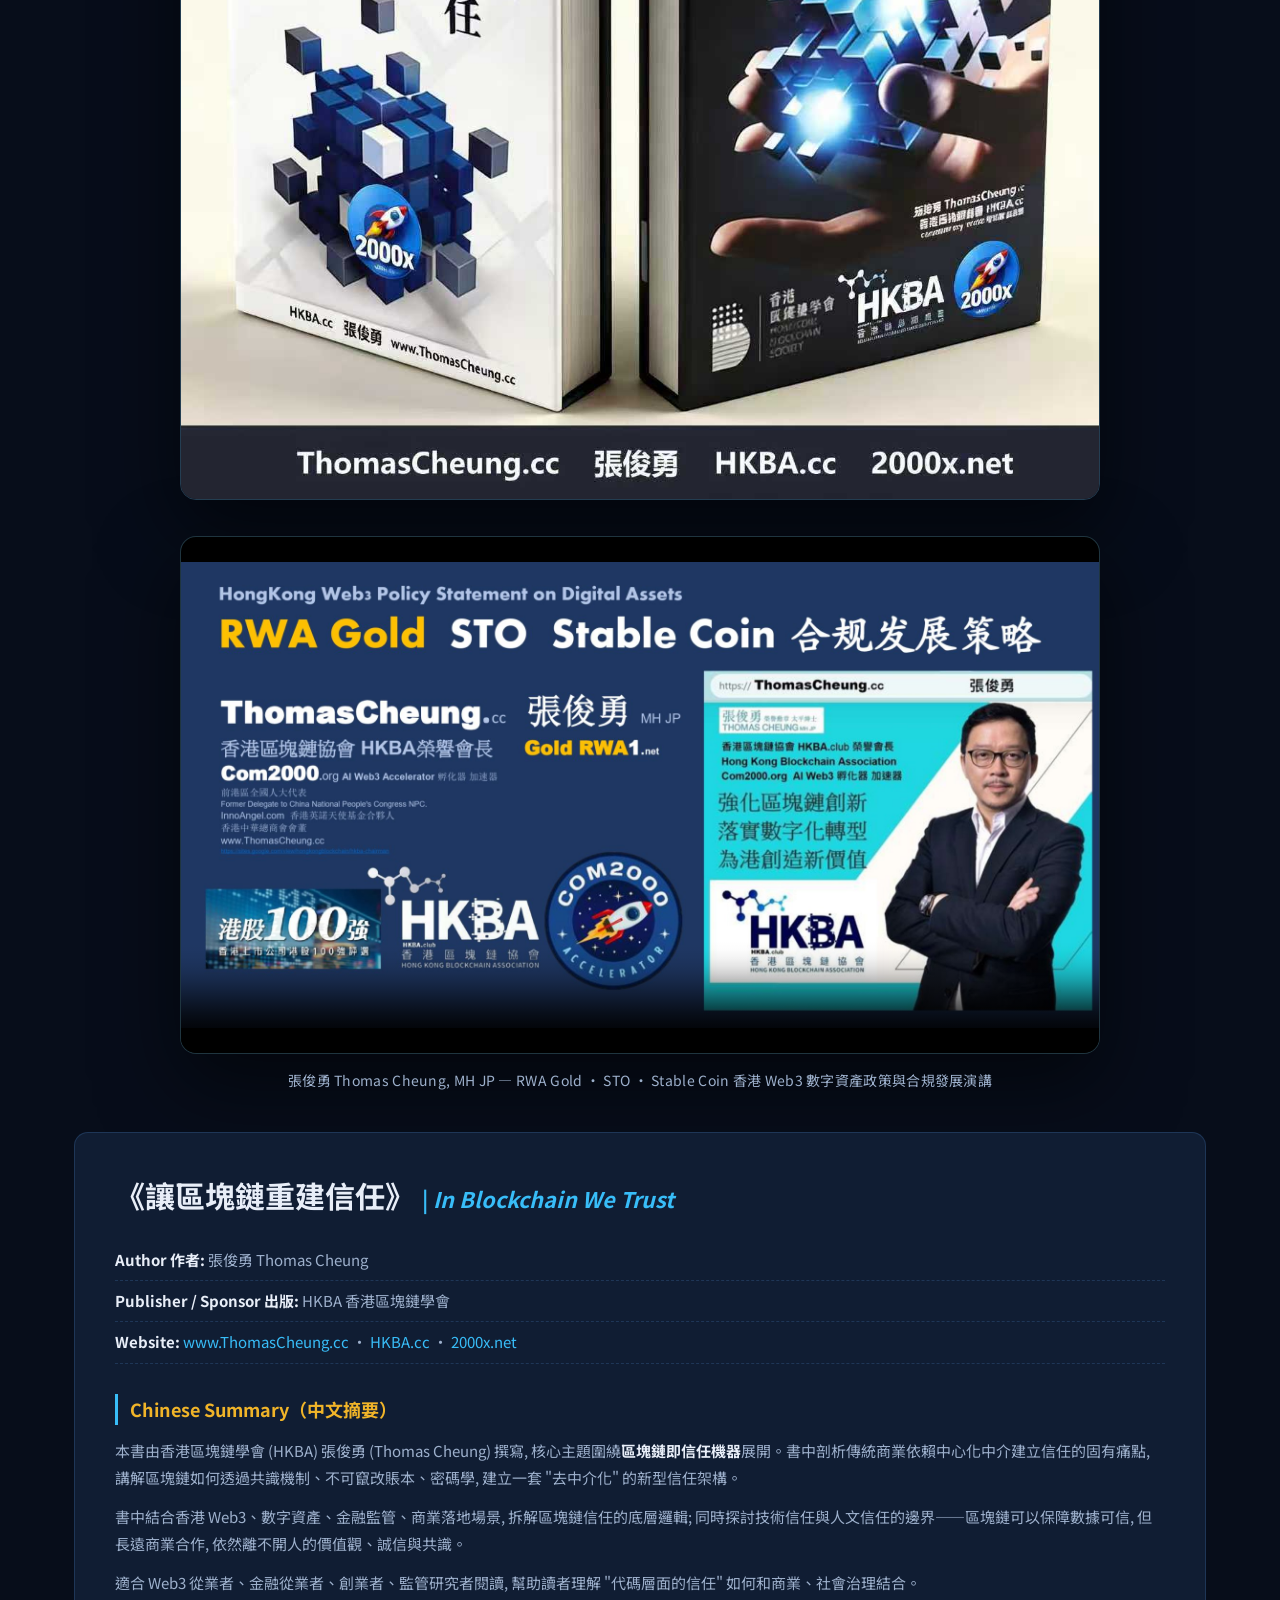
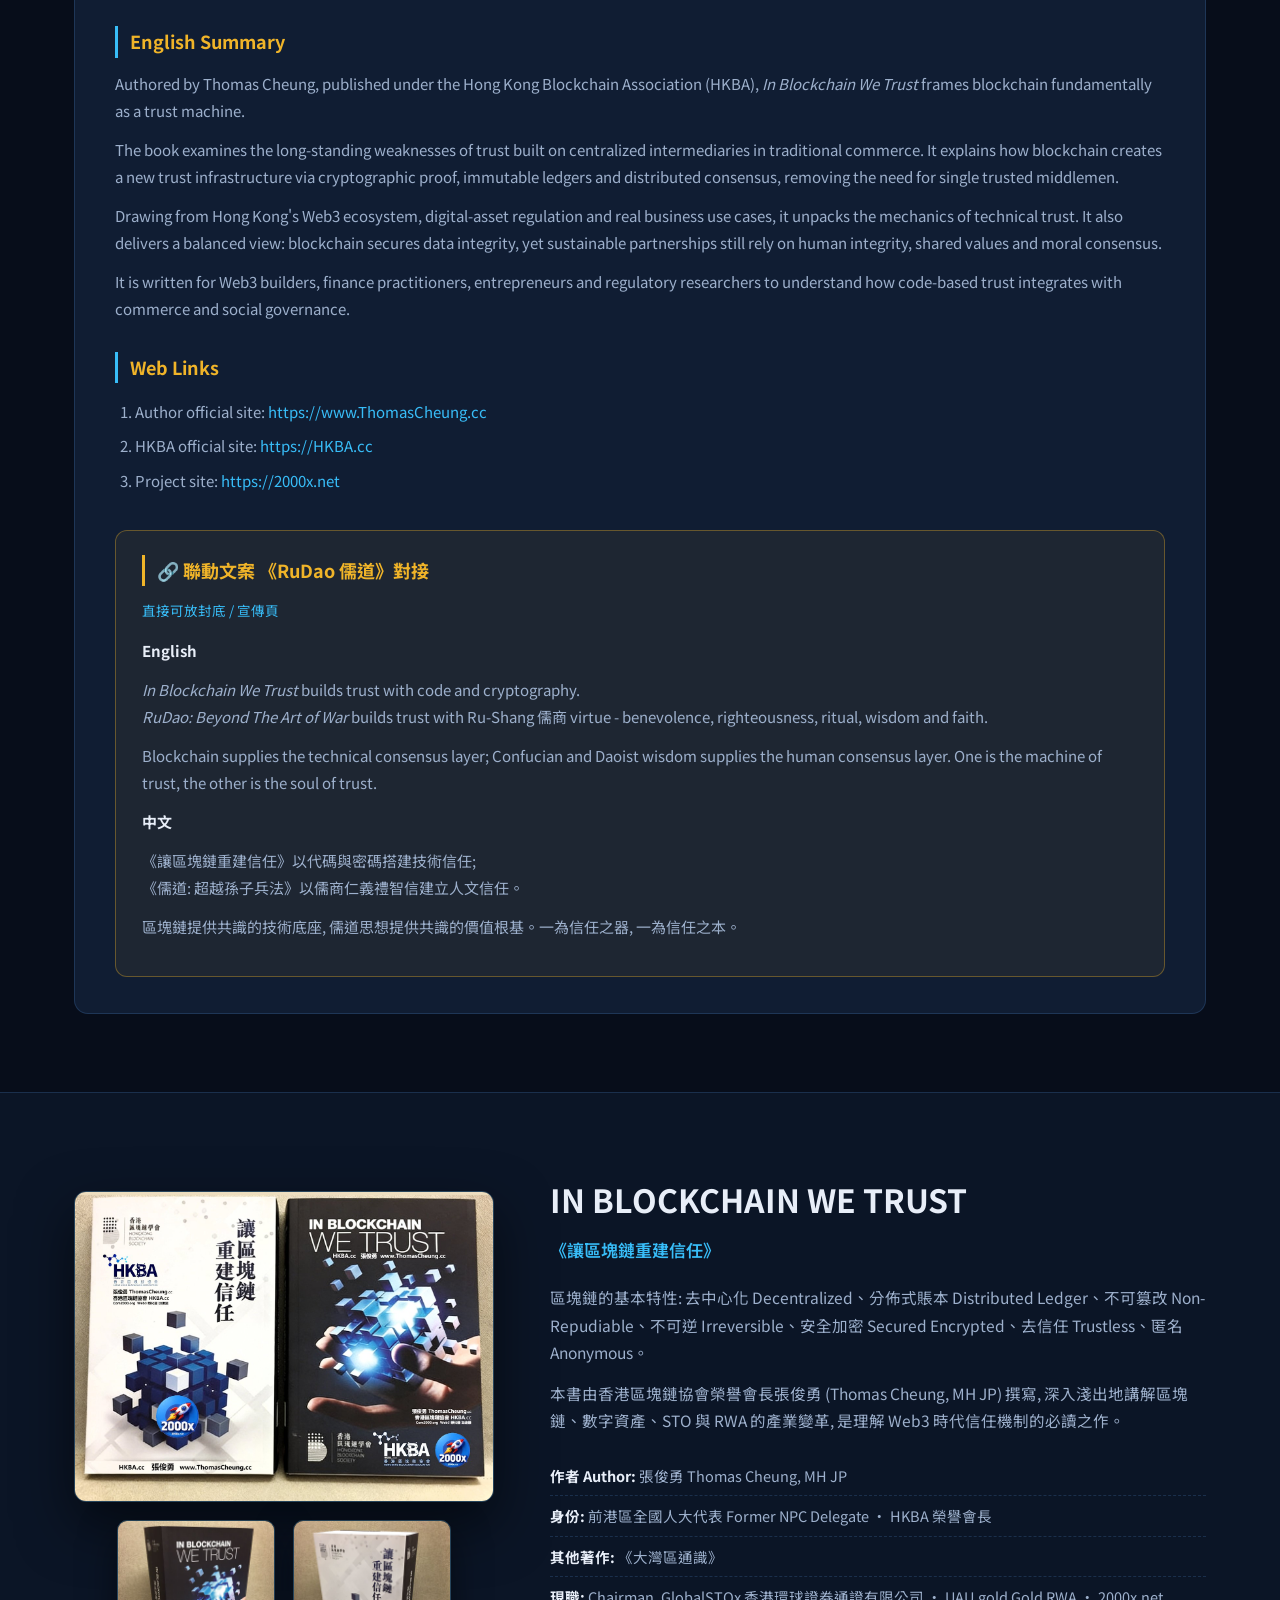
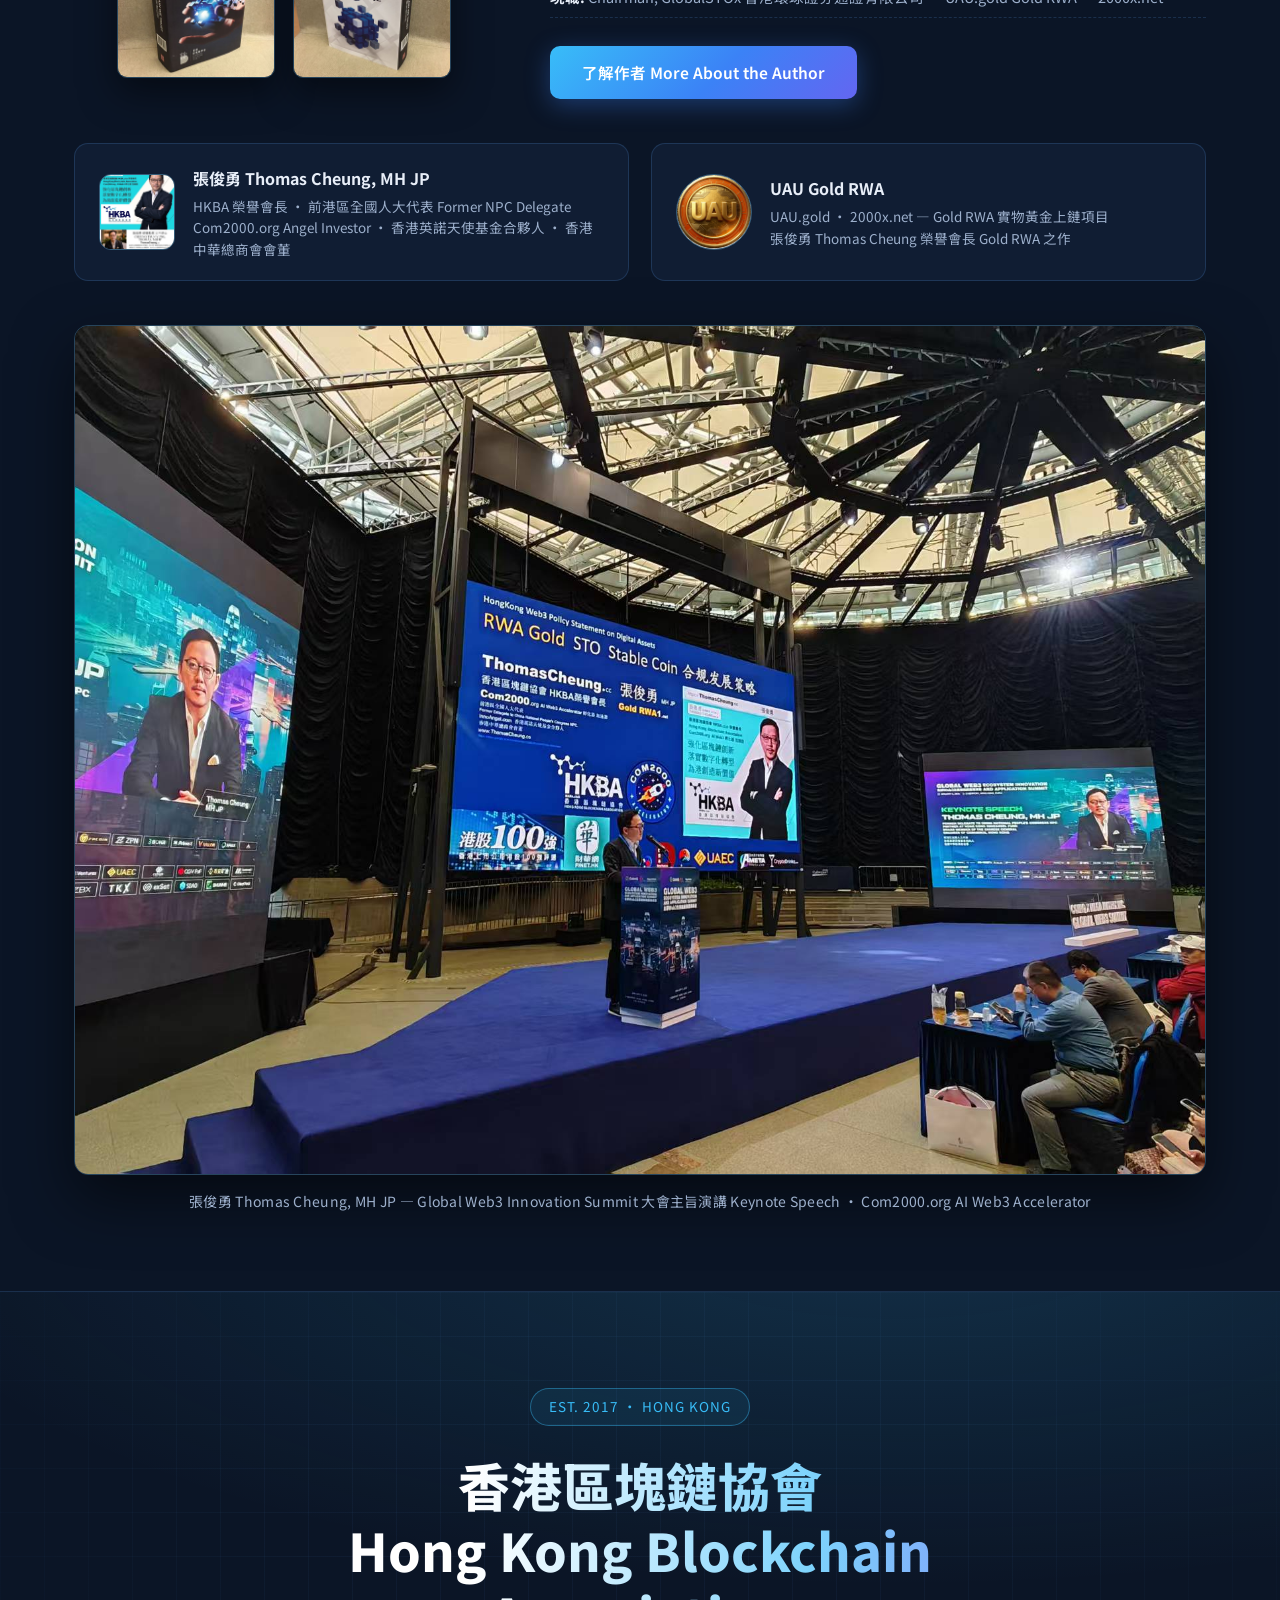
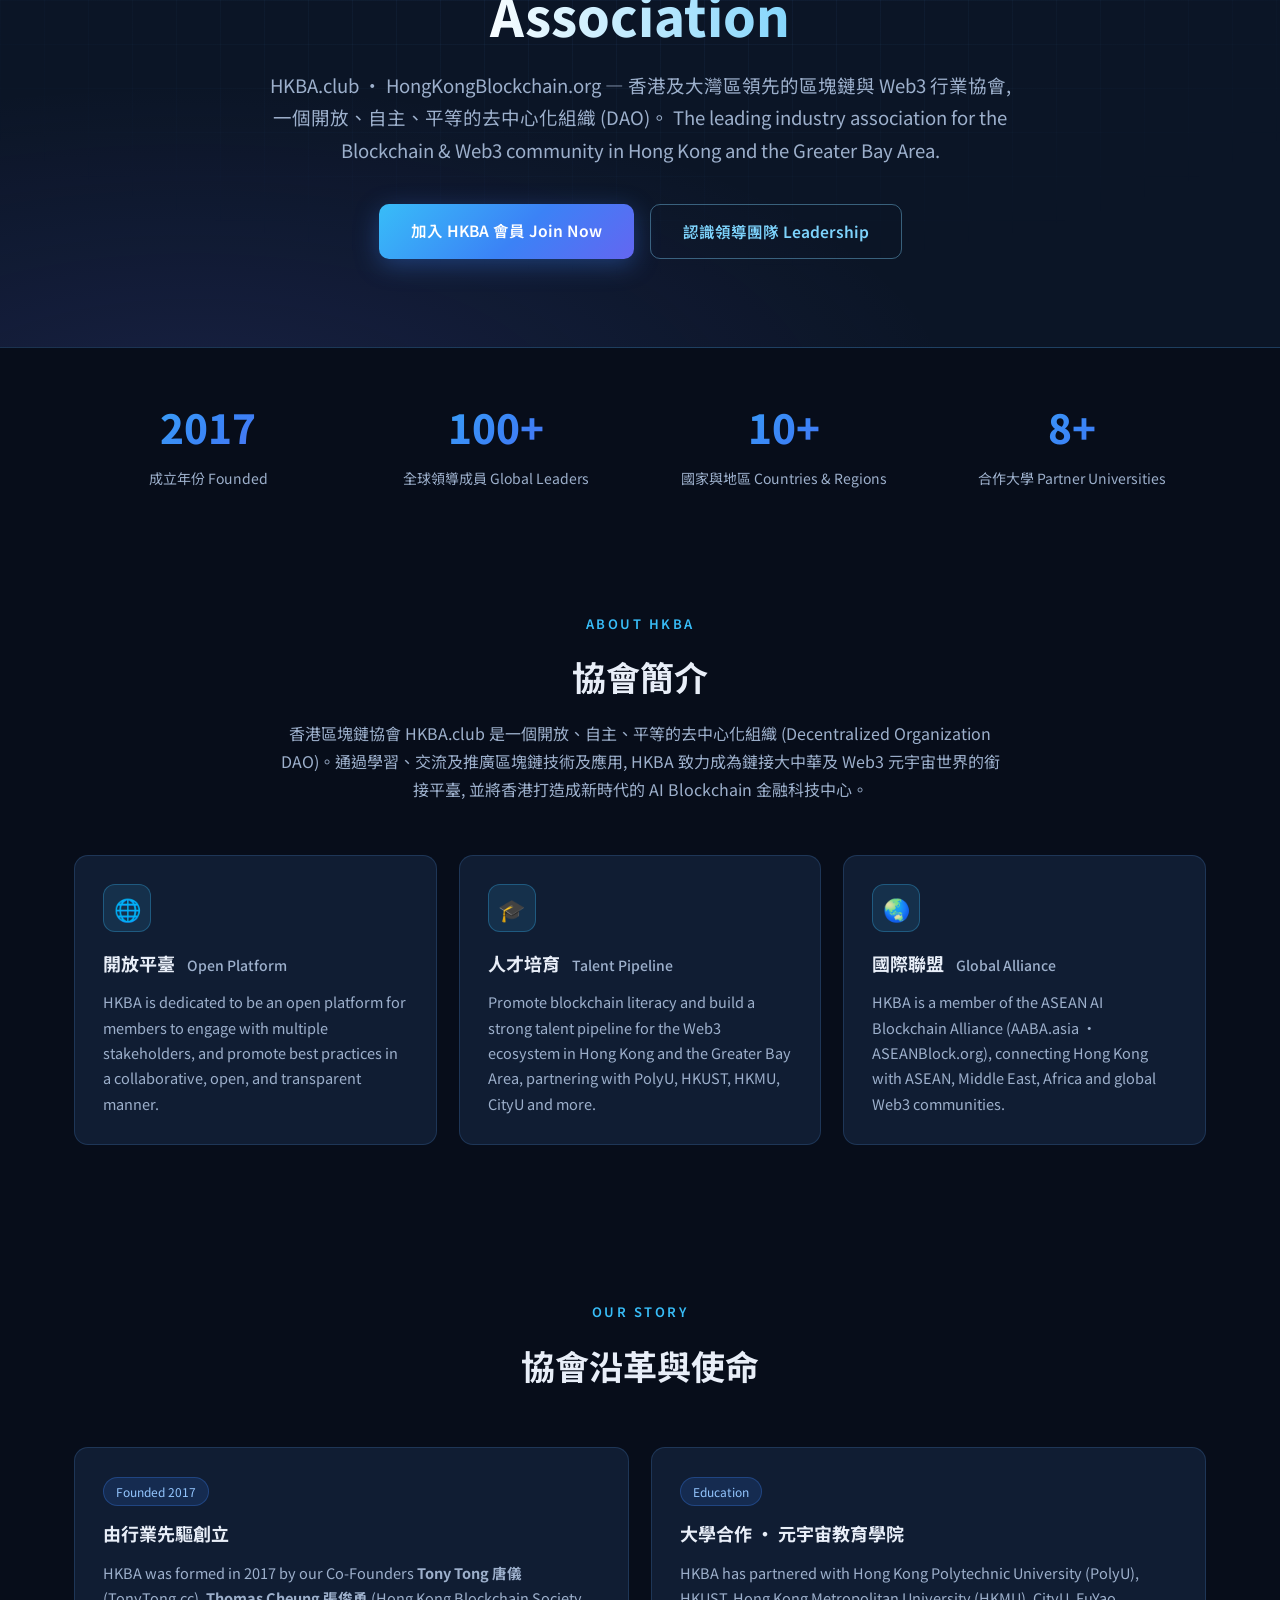
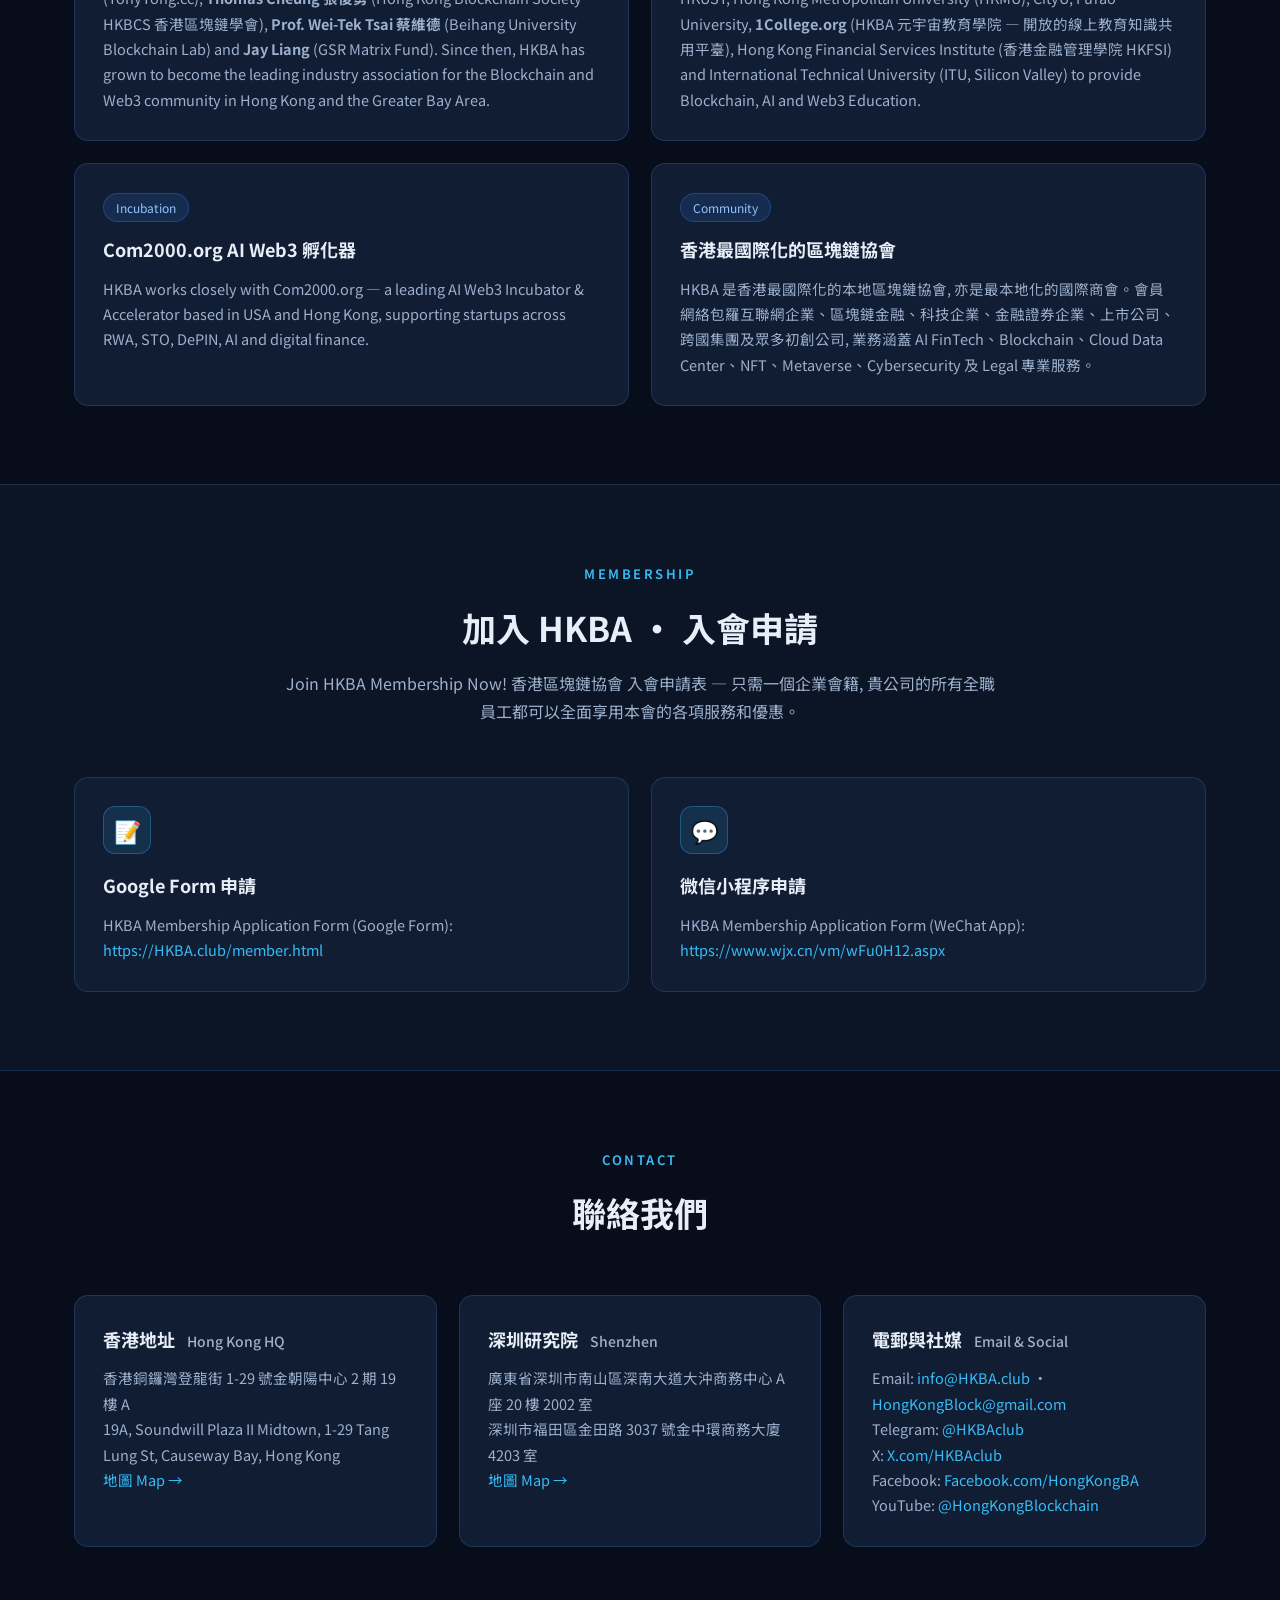
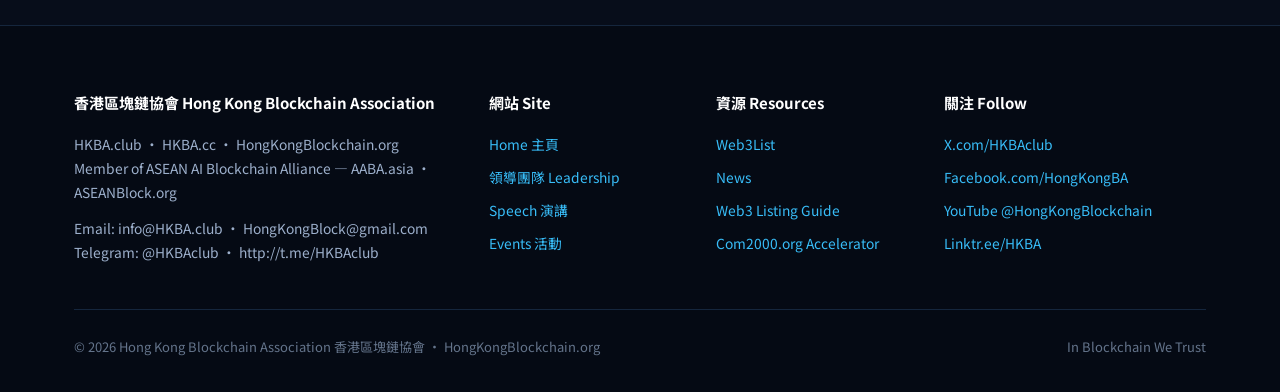
==== commit c35e1a56: "Add Thomas speech video under the book cover photo" ====
--- a/index.html
+++ b/index.html
@@ -55,6 +55,13 @@
     <figure class="book-cover-feature">
       <img src="assets/img/book-trust.jpg" alt="《讓區塊鏈重建信任》In Blockchain We Trust - 中英文版雙封面實拍">
     </figure>
+    <figure class="video-feature">
+      <video controls preload="metadata" playsinline poster="assets/img/thomas-poster.jpg" width="100%">
+        <source src="assets/video/thomas-speech.mp4" type="video/mp4">
+        您的瀏覽器不支援影片播放, 請 <a href="assets/video/thomas-speech.mp4">下載觀看 Download</a>。
+      </video>
+      <figcaption>張俊勇 Thomas Cheung, MH JP — RWA Gold · STO · Stable Coin 香港 Web3 數字資產政策與合規發展演講</figcaption>
+    </figure>
     <div class="card book-desc">
       <h2 class="bd-title">《讓區塊鏈重建信任》 <span class="bd-en">| <em>In Blockchain We Trust</em></span></h2>
       <ul class="bd-meta">
--- a/assets/css/style.css
+++ b/assets/css/style.css
@@ -400,3 +400,16 @@
   .title-hero { padding: 48px 16px 44px; }
   .title-hero .th-kicker { letter-spacing: 0.06em; }
 }
+
+/* ---------- Speech video ---------- */
+.video-feature { margin: 0 0 40px; text-align: center; }
+.video-feature video {
+  display: block; width: 100%; max-width: 920px; margin: 0 auto;
+  border-radius: 16px; background: #000;
+  border: 1px solid rgba(125,211,252,0.25);
+  box-shadow: 0 30px 80px rgba(0,0,0,0.55);
+  aspect-ratio: 16 / 9; object-fit: contain;
+}
+.video-feature figcaption {
+  margin-top: 14px; color: var(--muted); font-size: 14px; letter-spacing: 0.3px;
+}
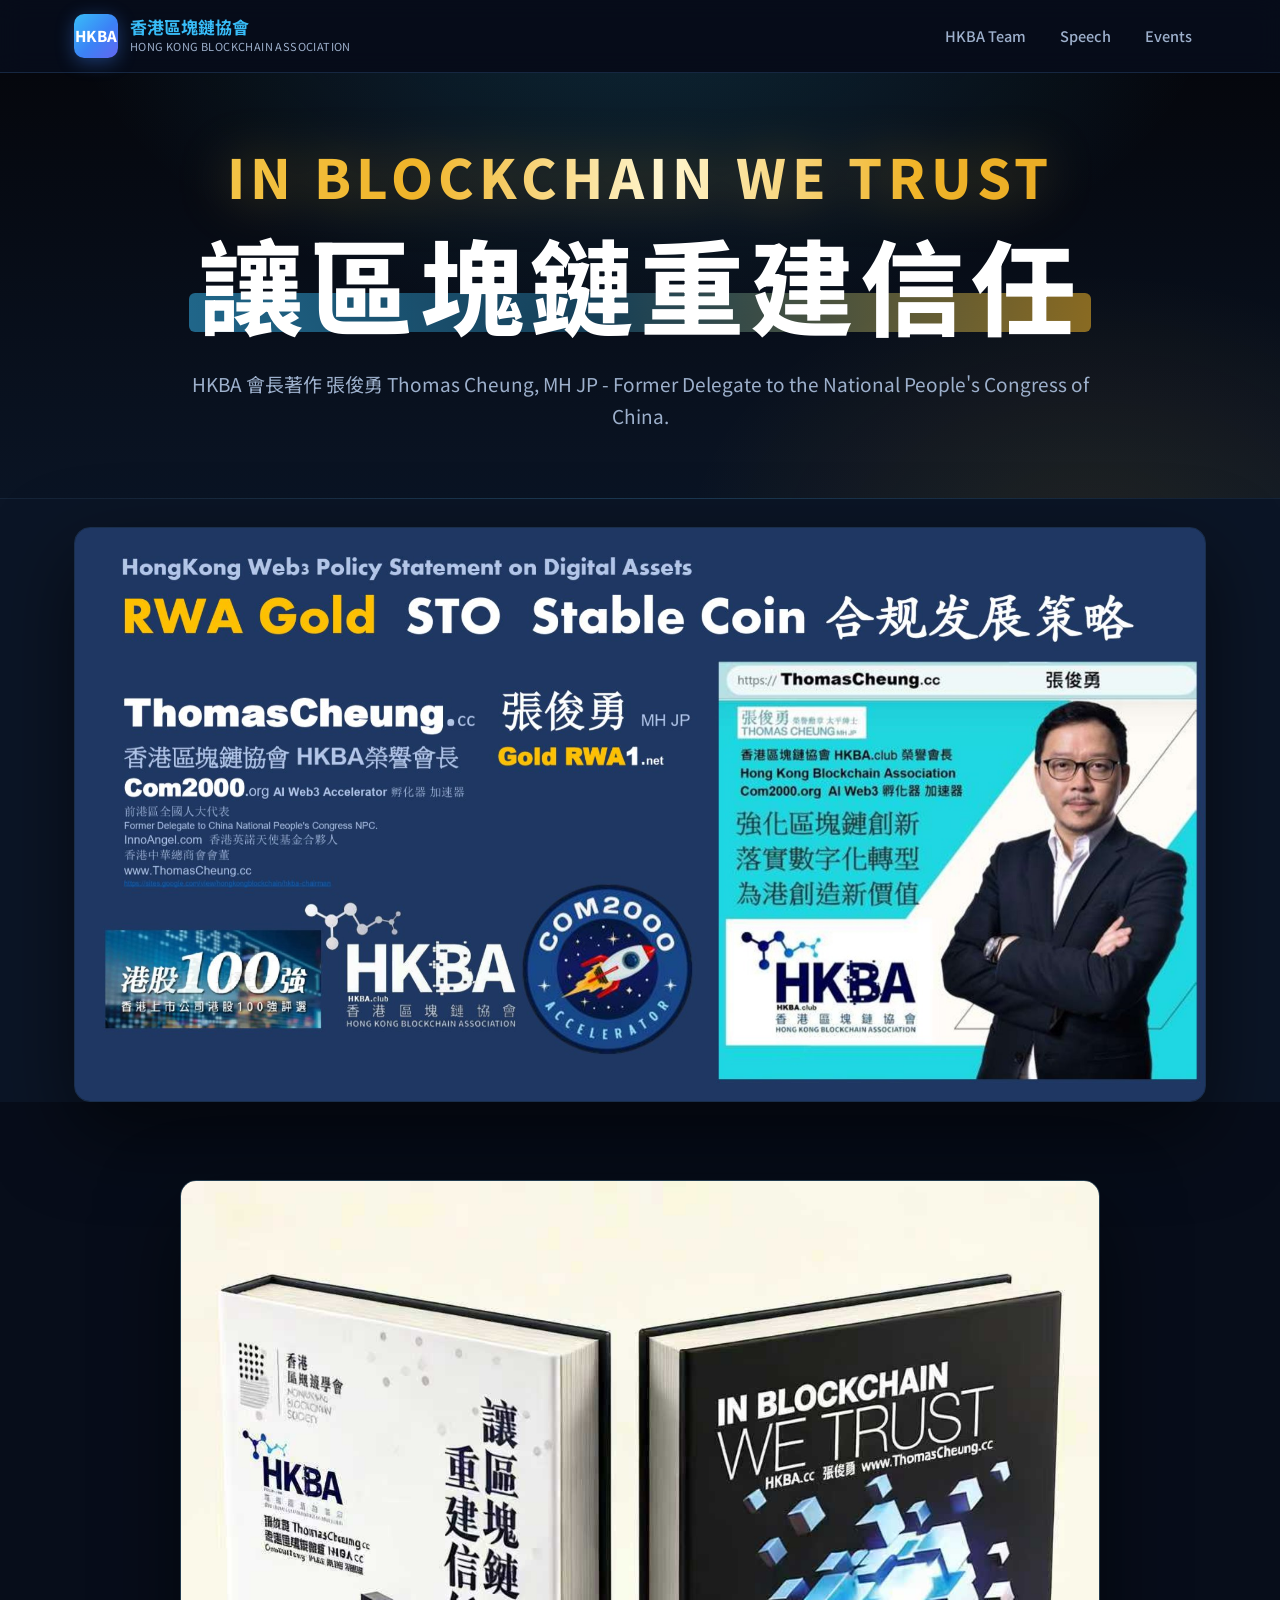
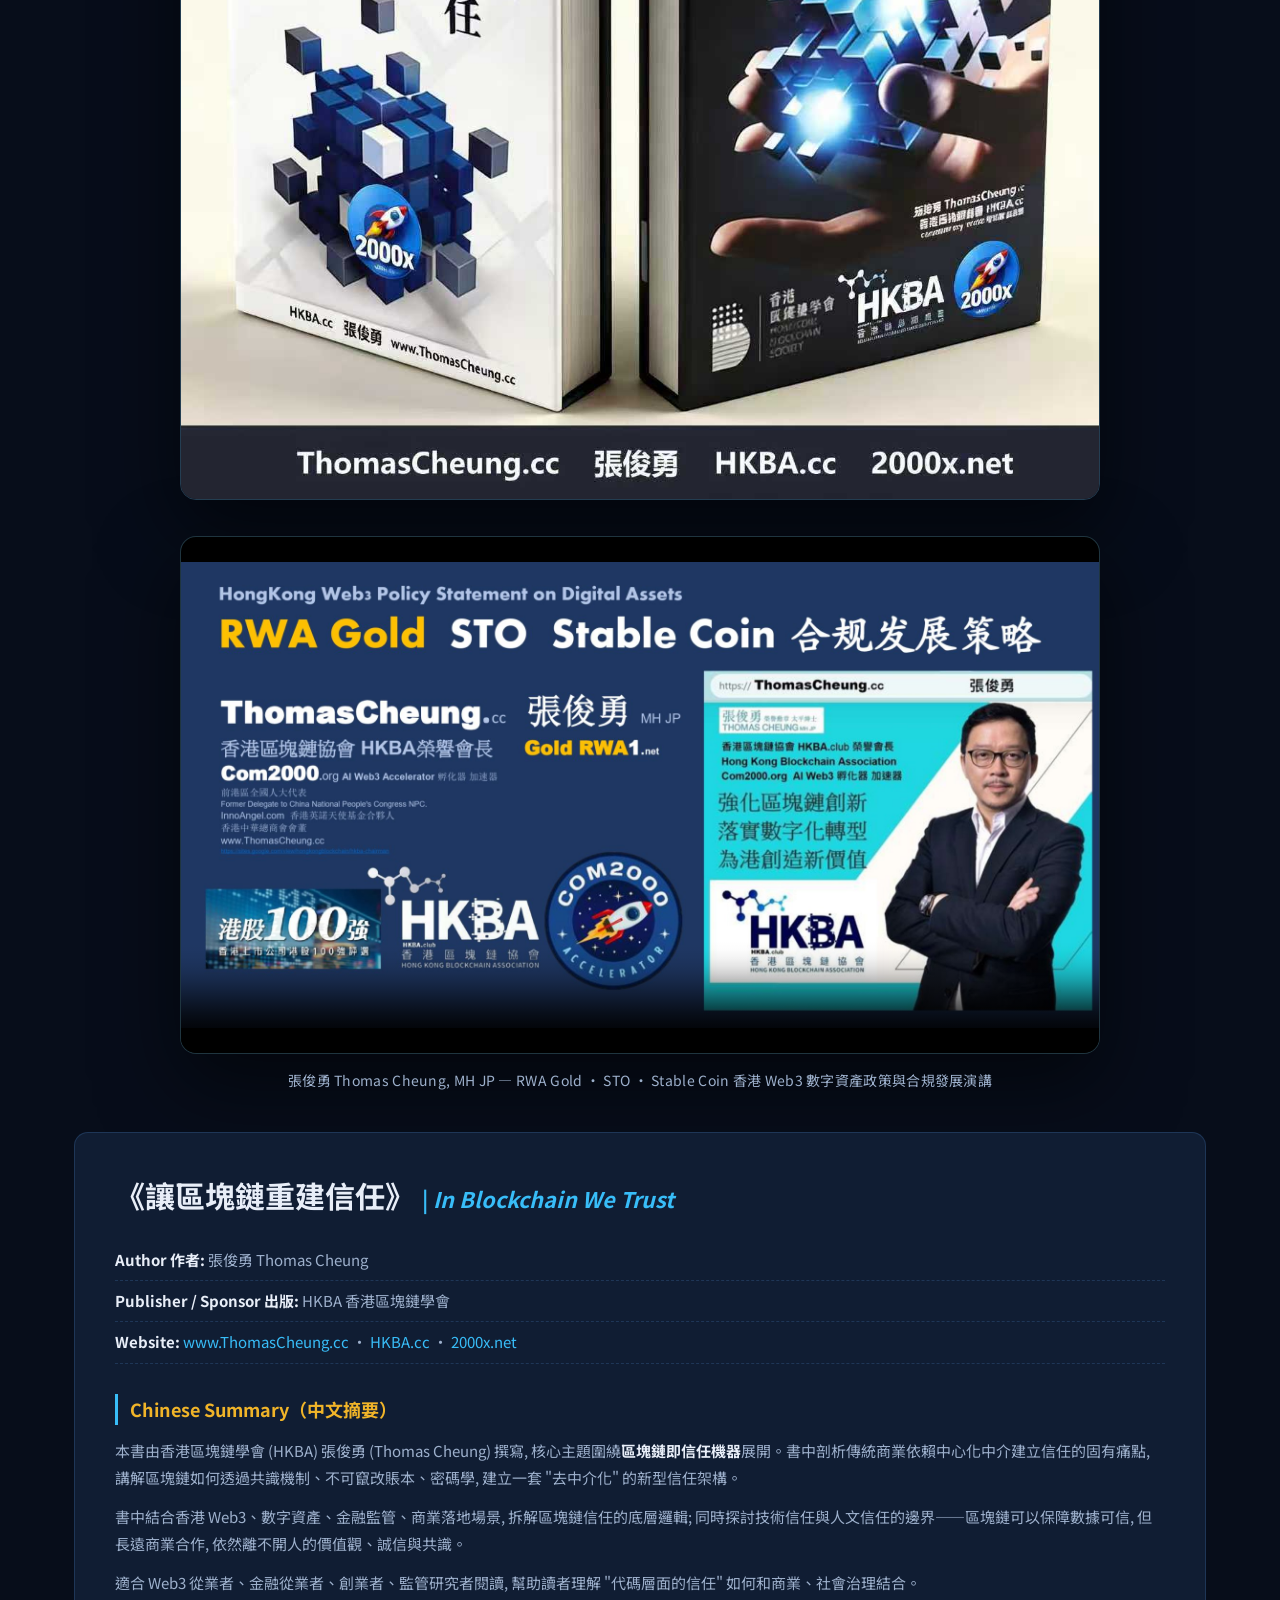
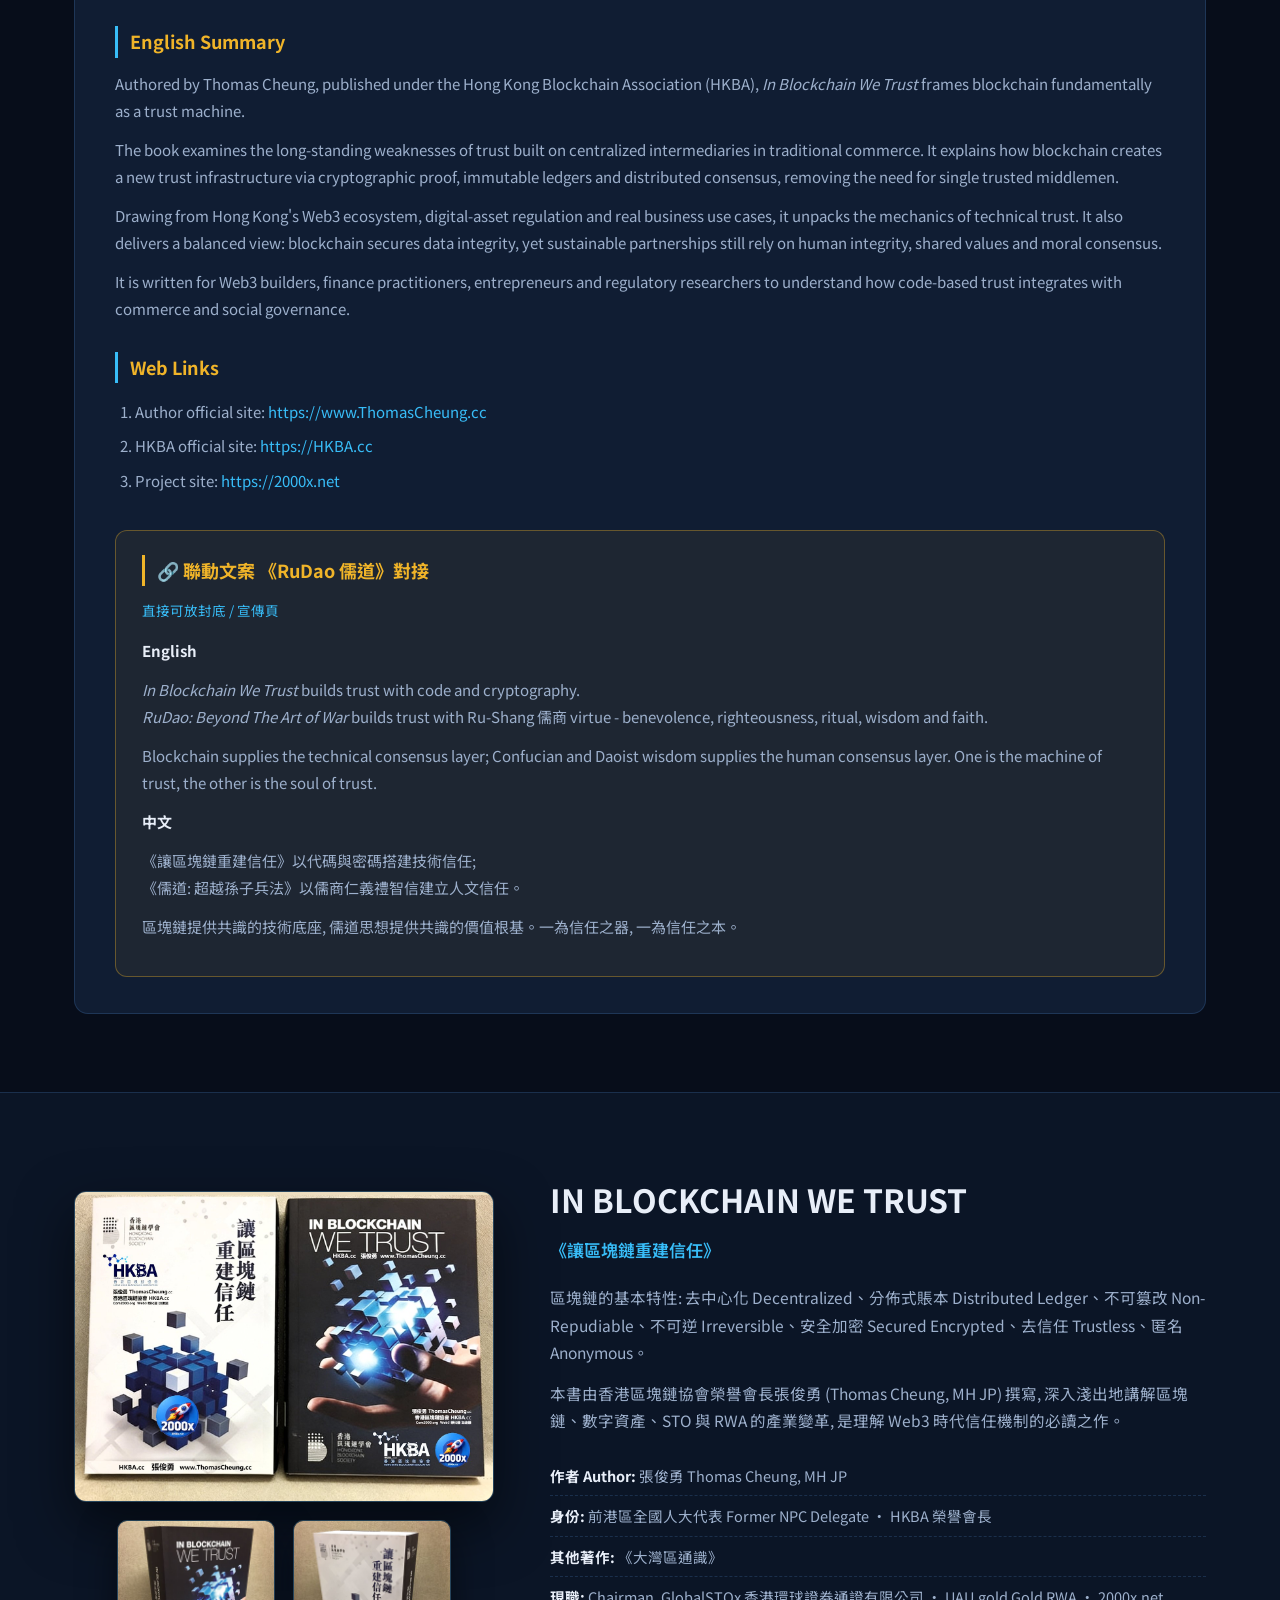
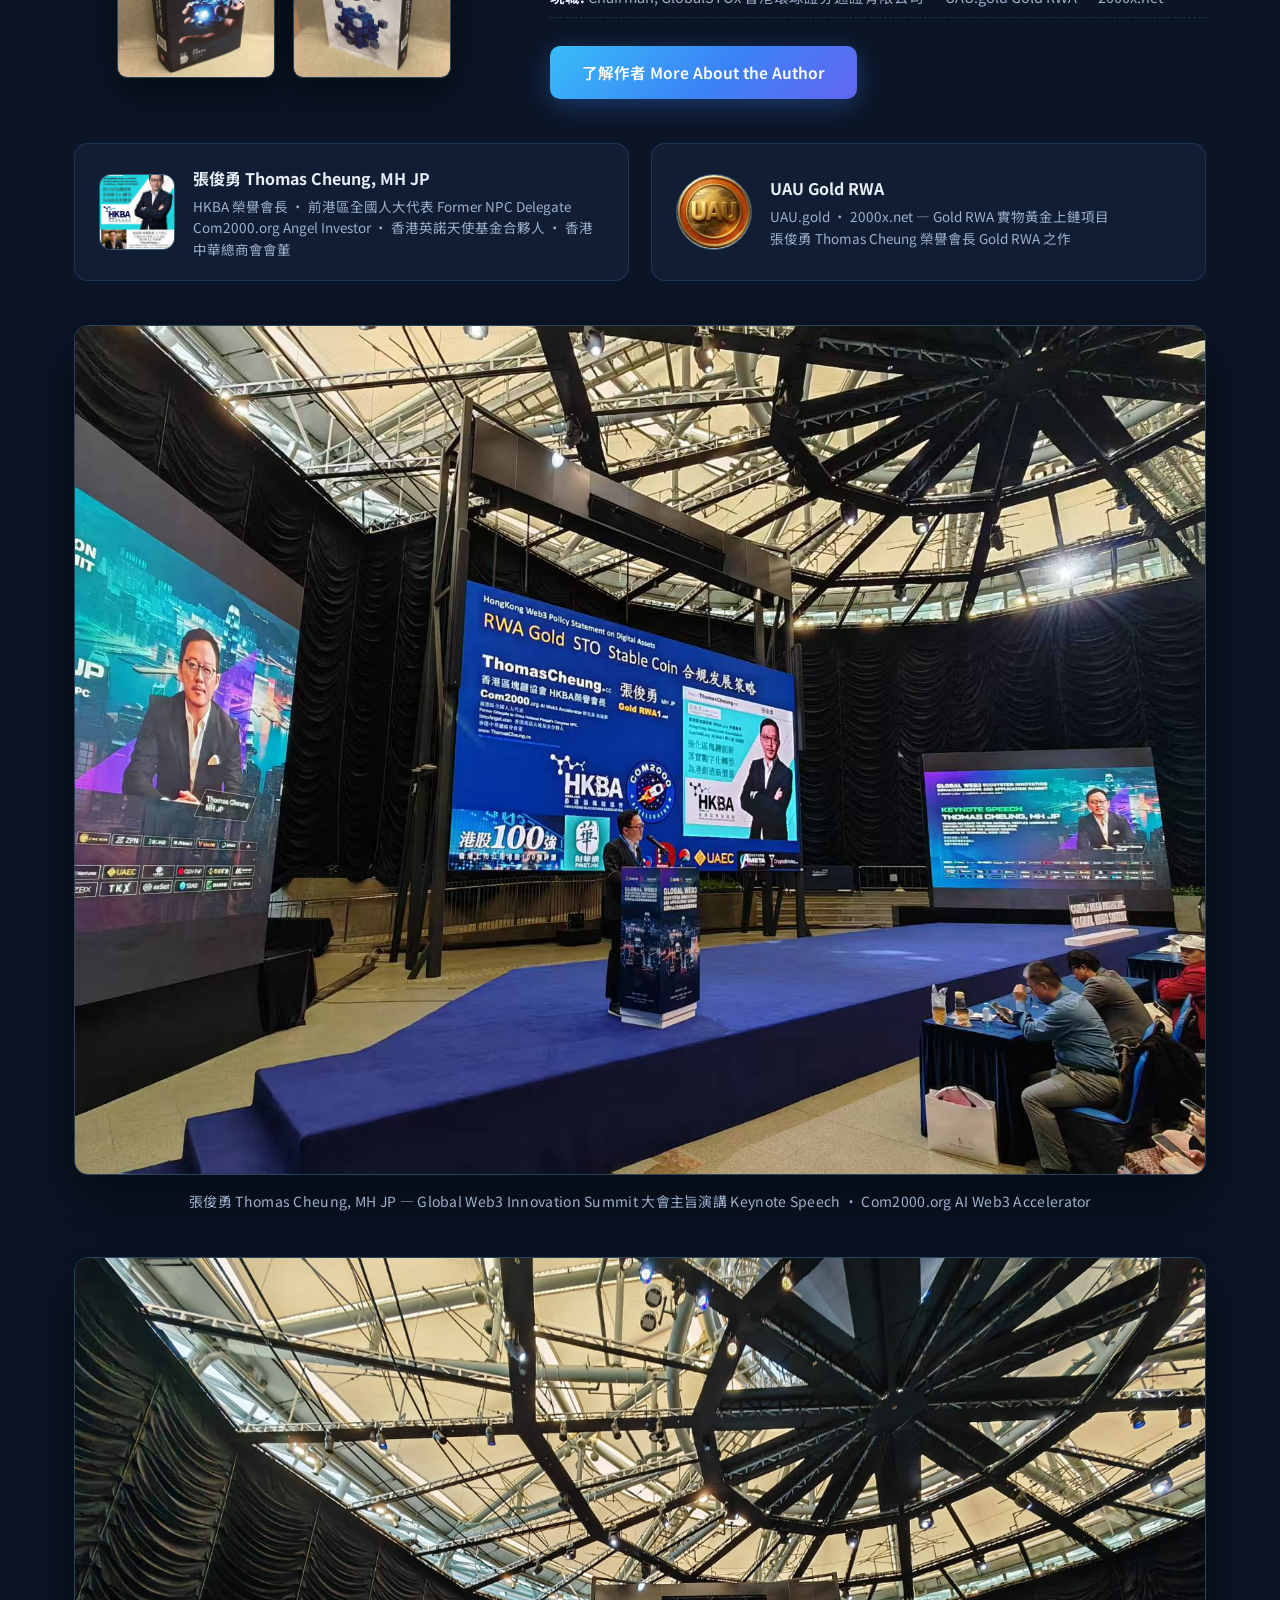
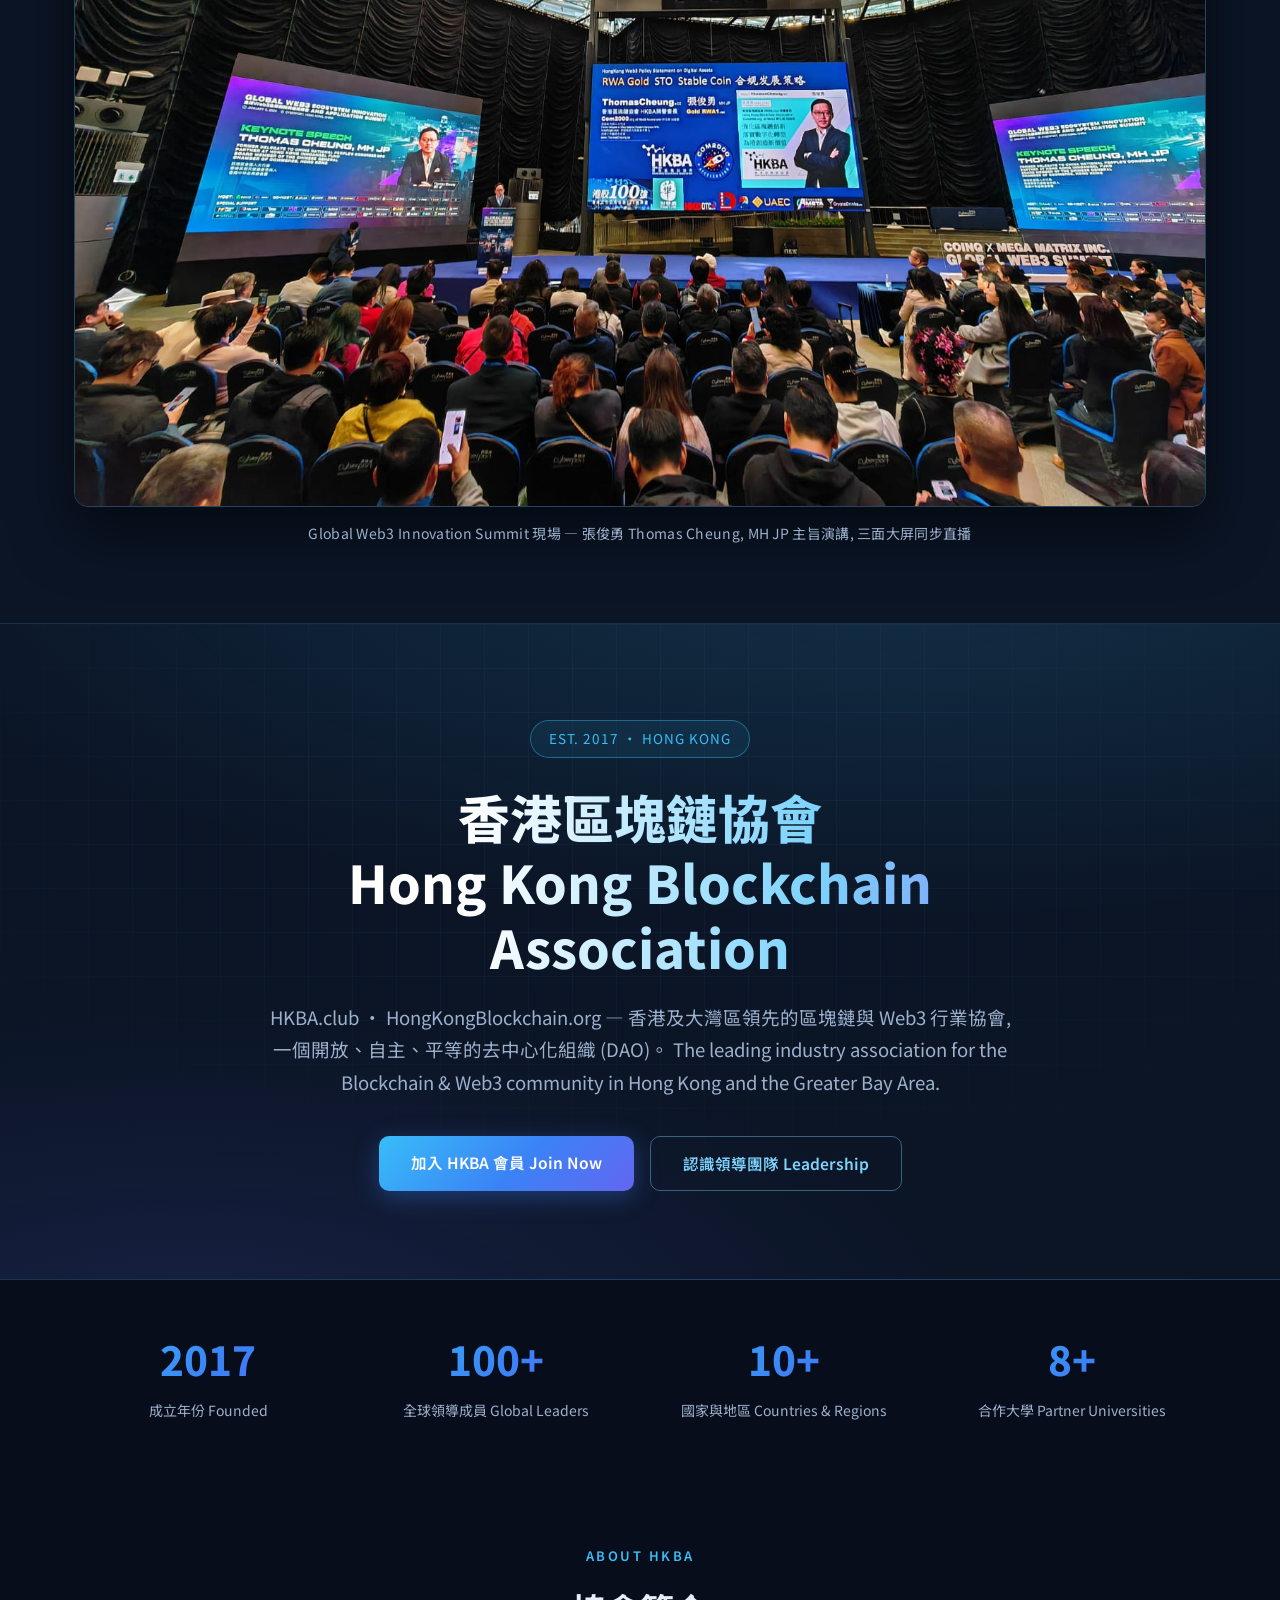
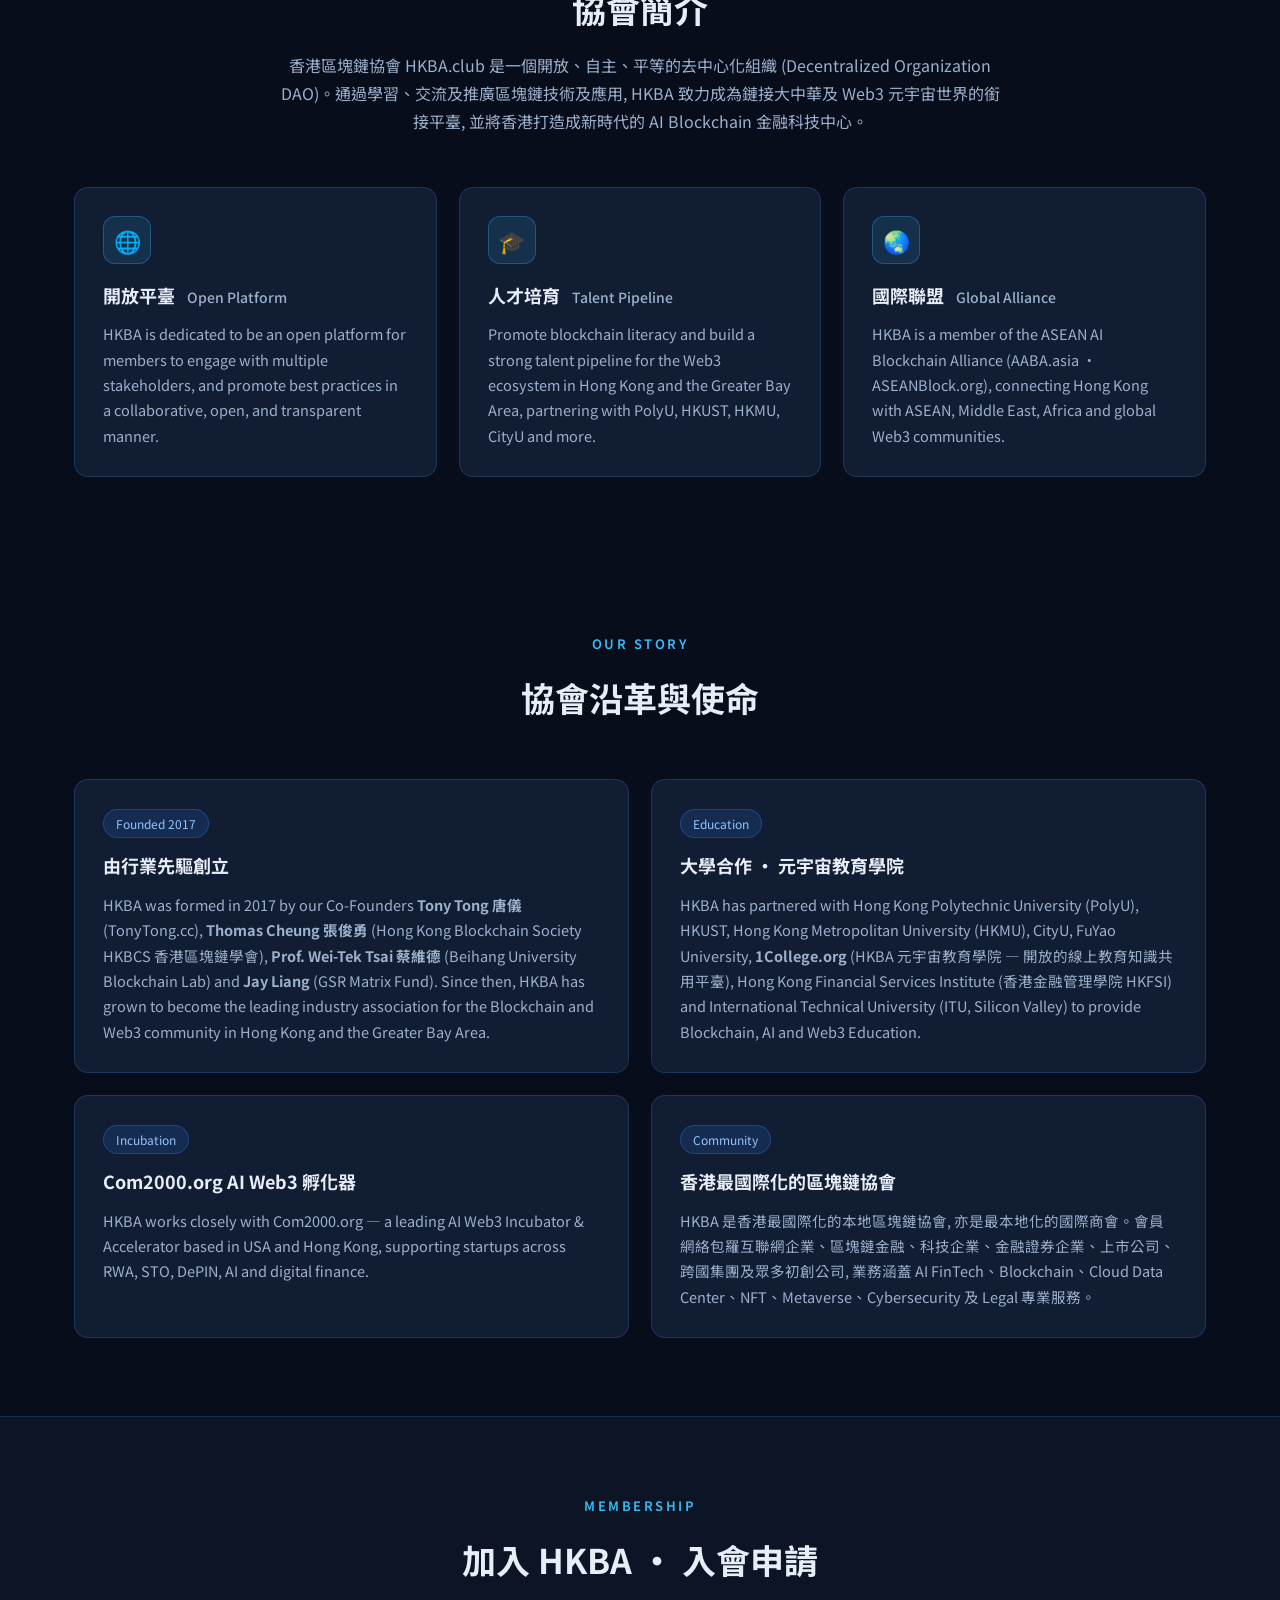
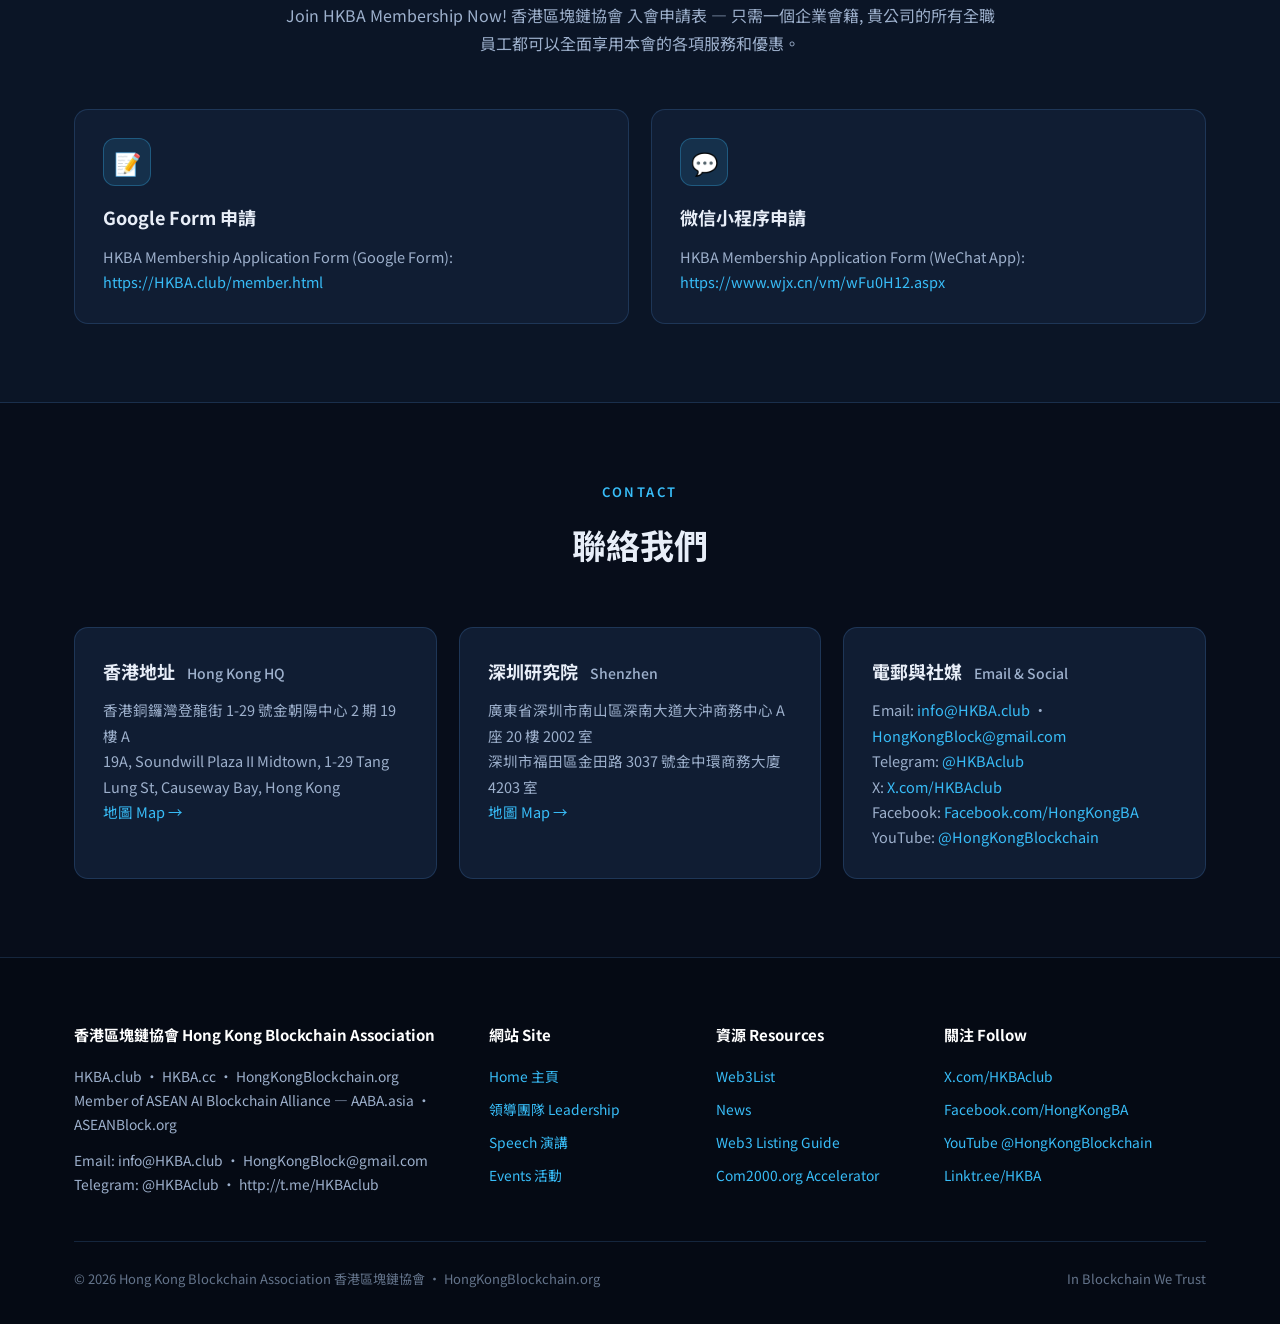
==== commit fb119340: "Add speech audience event photo below the keynote photo" ====
--- a/index.html
+++ b/index.html
@@ -151,6 +151,10 @@
       <img src="assets/img/com2000-speaker.jpg" alt="張俊勇 Thomas Cheung, MH JP — Global Web3 Innovation Summit 主旨演講 Keynote">
       <figcaption>張俊勇 Thomas Cheung, MH JP — Global Web3 Innovation Summit 大會主旨演講 Keynote Speech · Com2000.org AI Web3 Accelerator</figcaption>
     </figure>
+    <figure class="conf-photo">
+      <img src="assets/img/speech-audience.jpg" alt="張俊勇 Thomas Cheung, MH JP 主旨演講現場 — Global Web3 Innovation Summit 全場觀眾">
+      <figcaption>Global Web3 Innovation Summit 現場 — 張俊勇 Thomas Cheung, MH JP 主旨演講, 三面大屏同步直播</figcaption>
+    </figure>
   </div>
 </section>
 
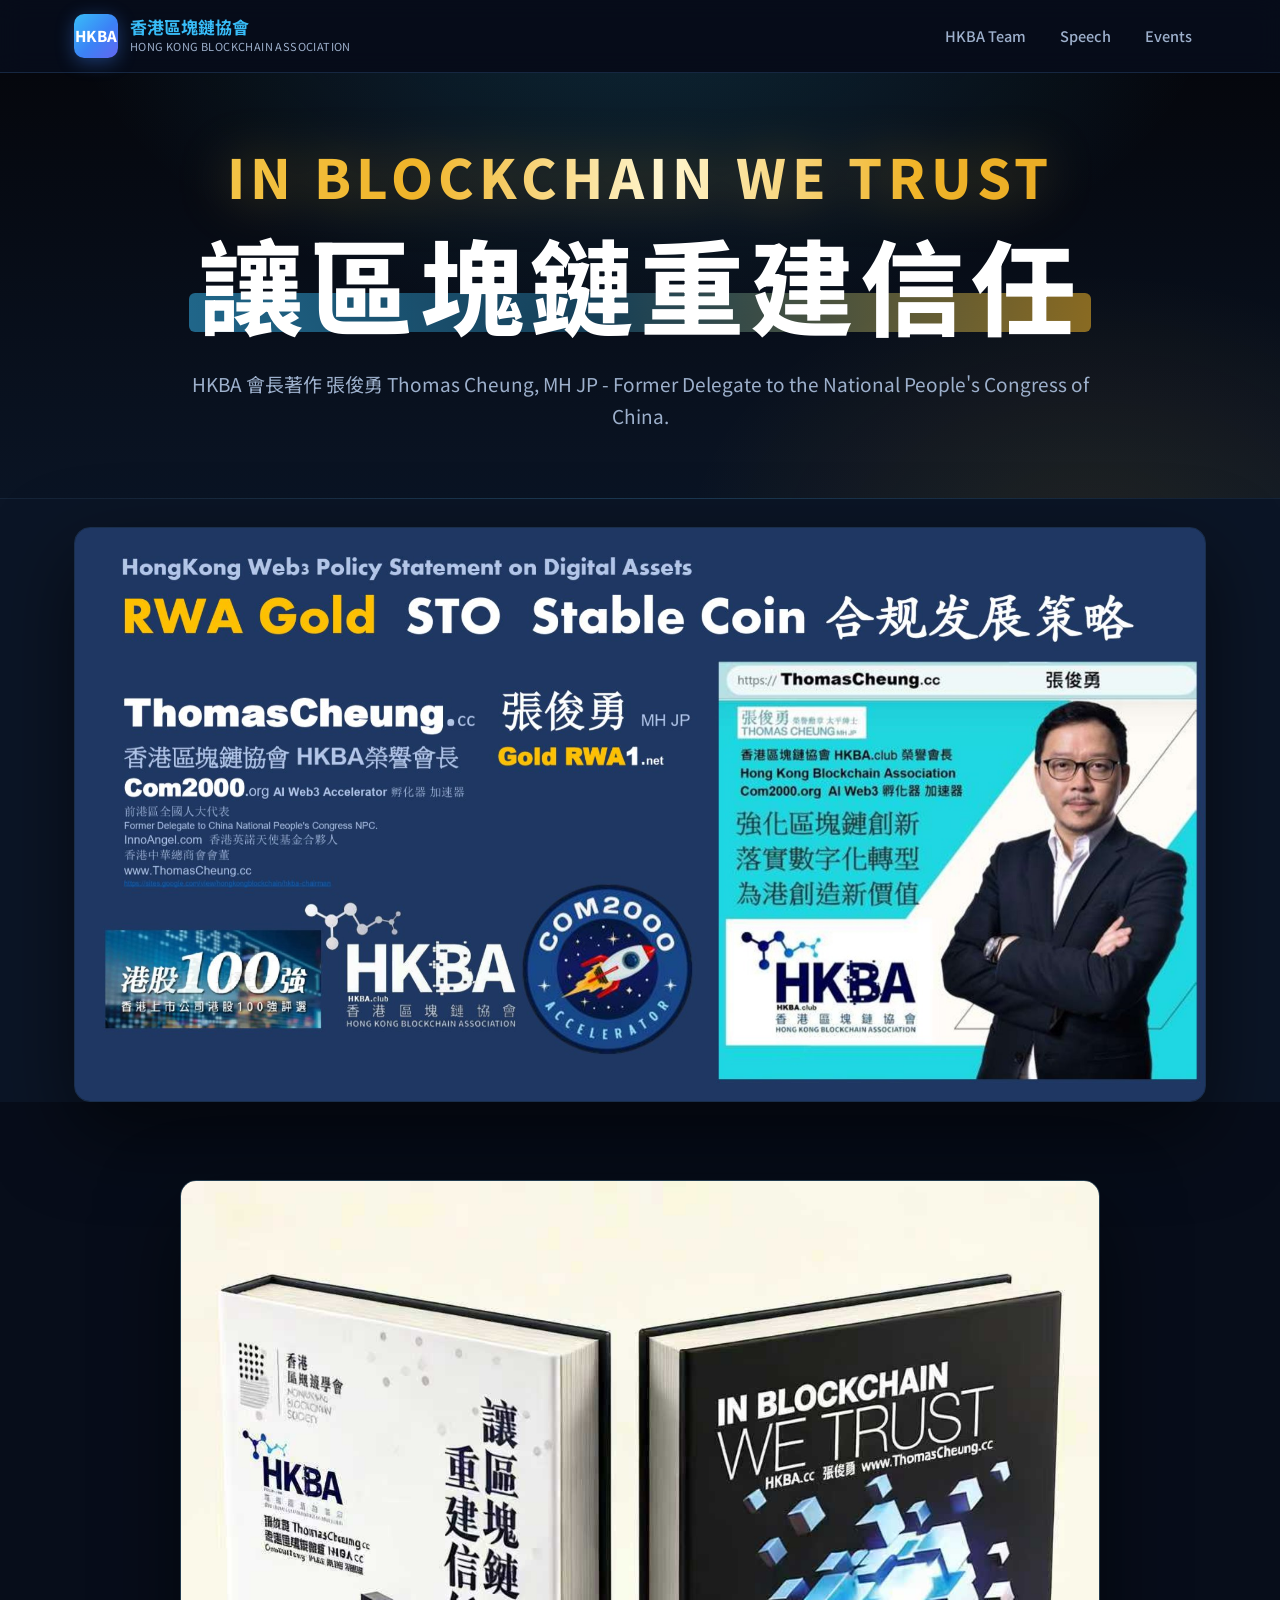
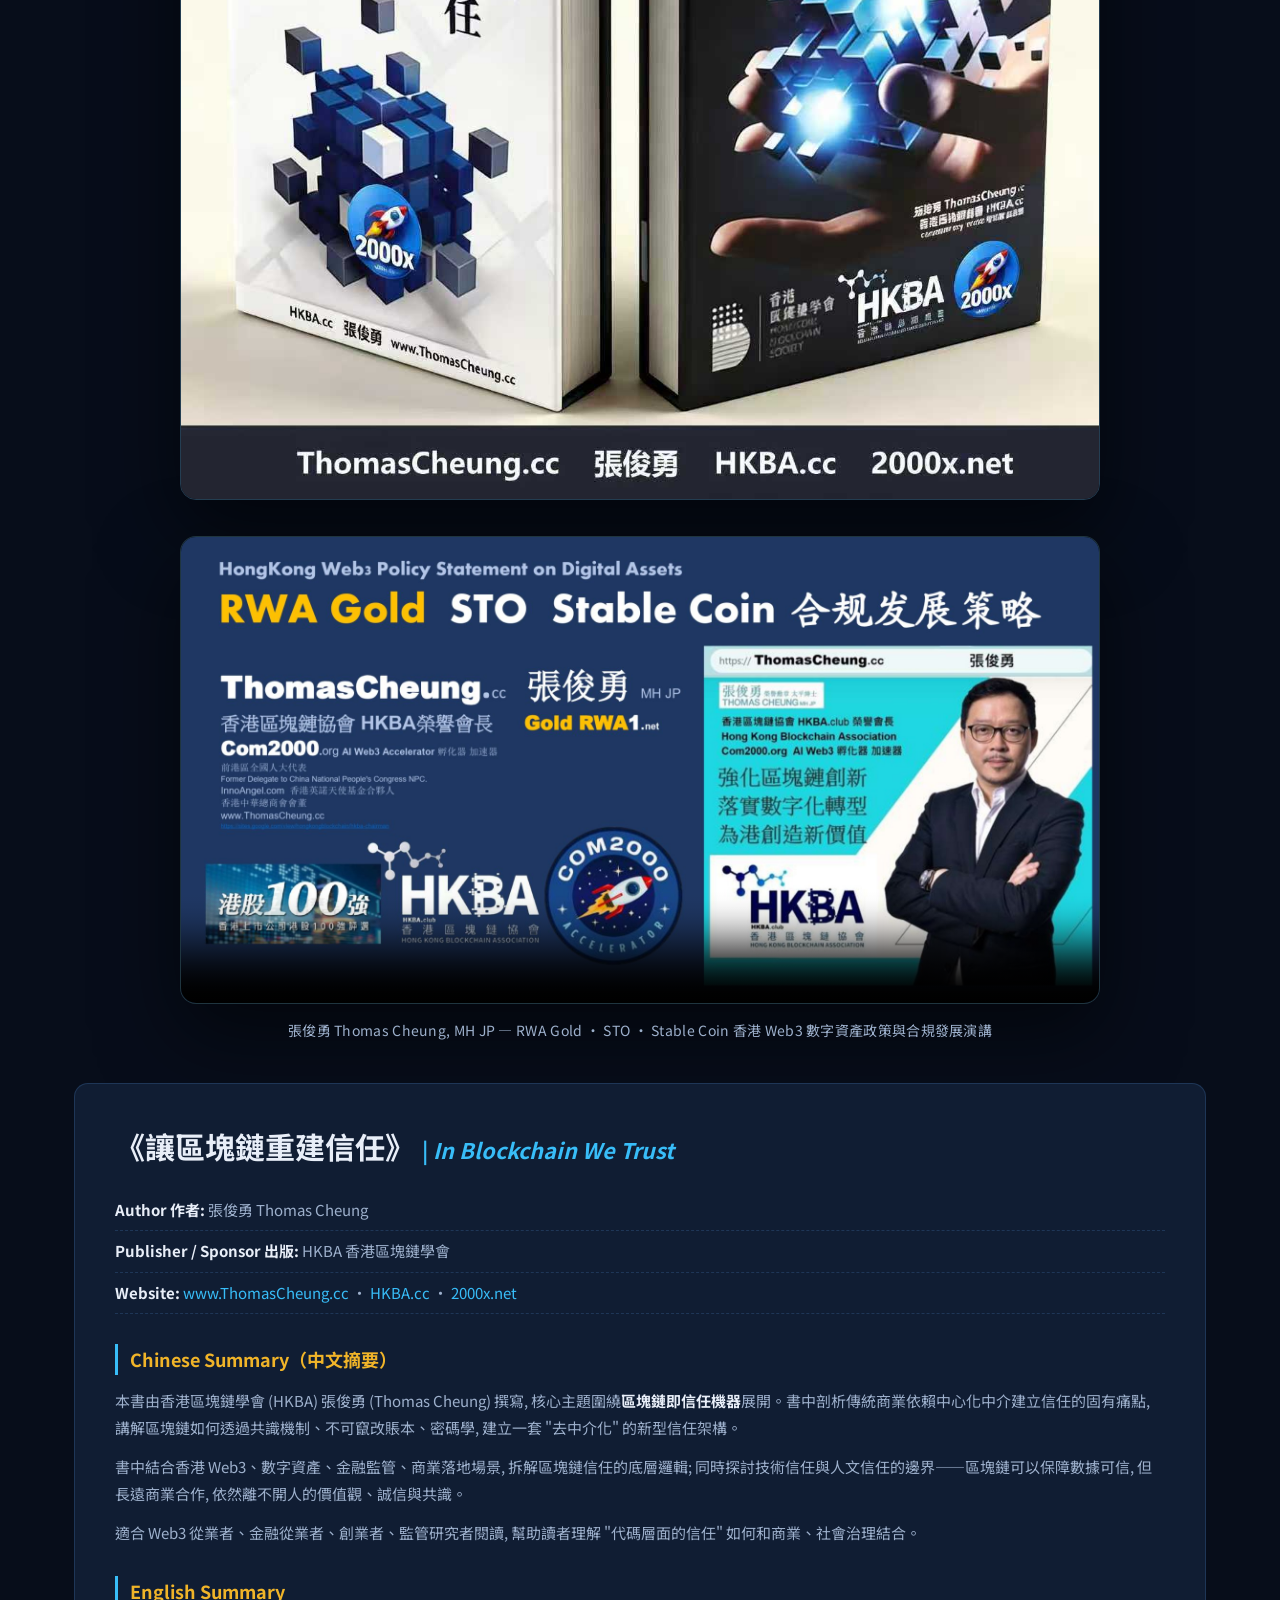
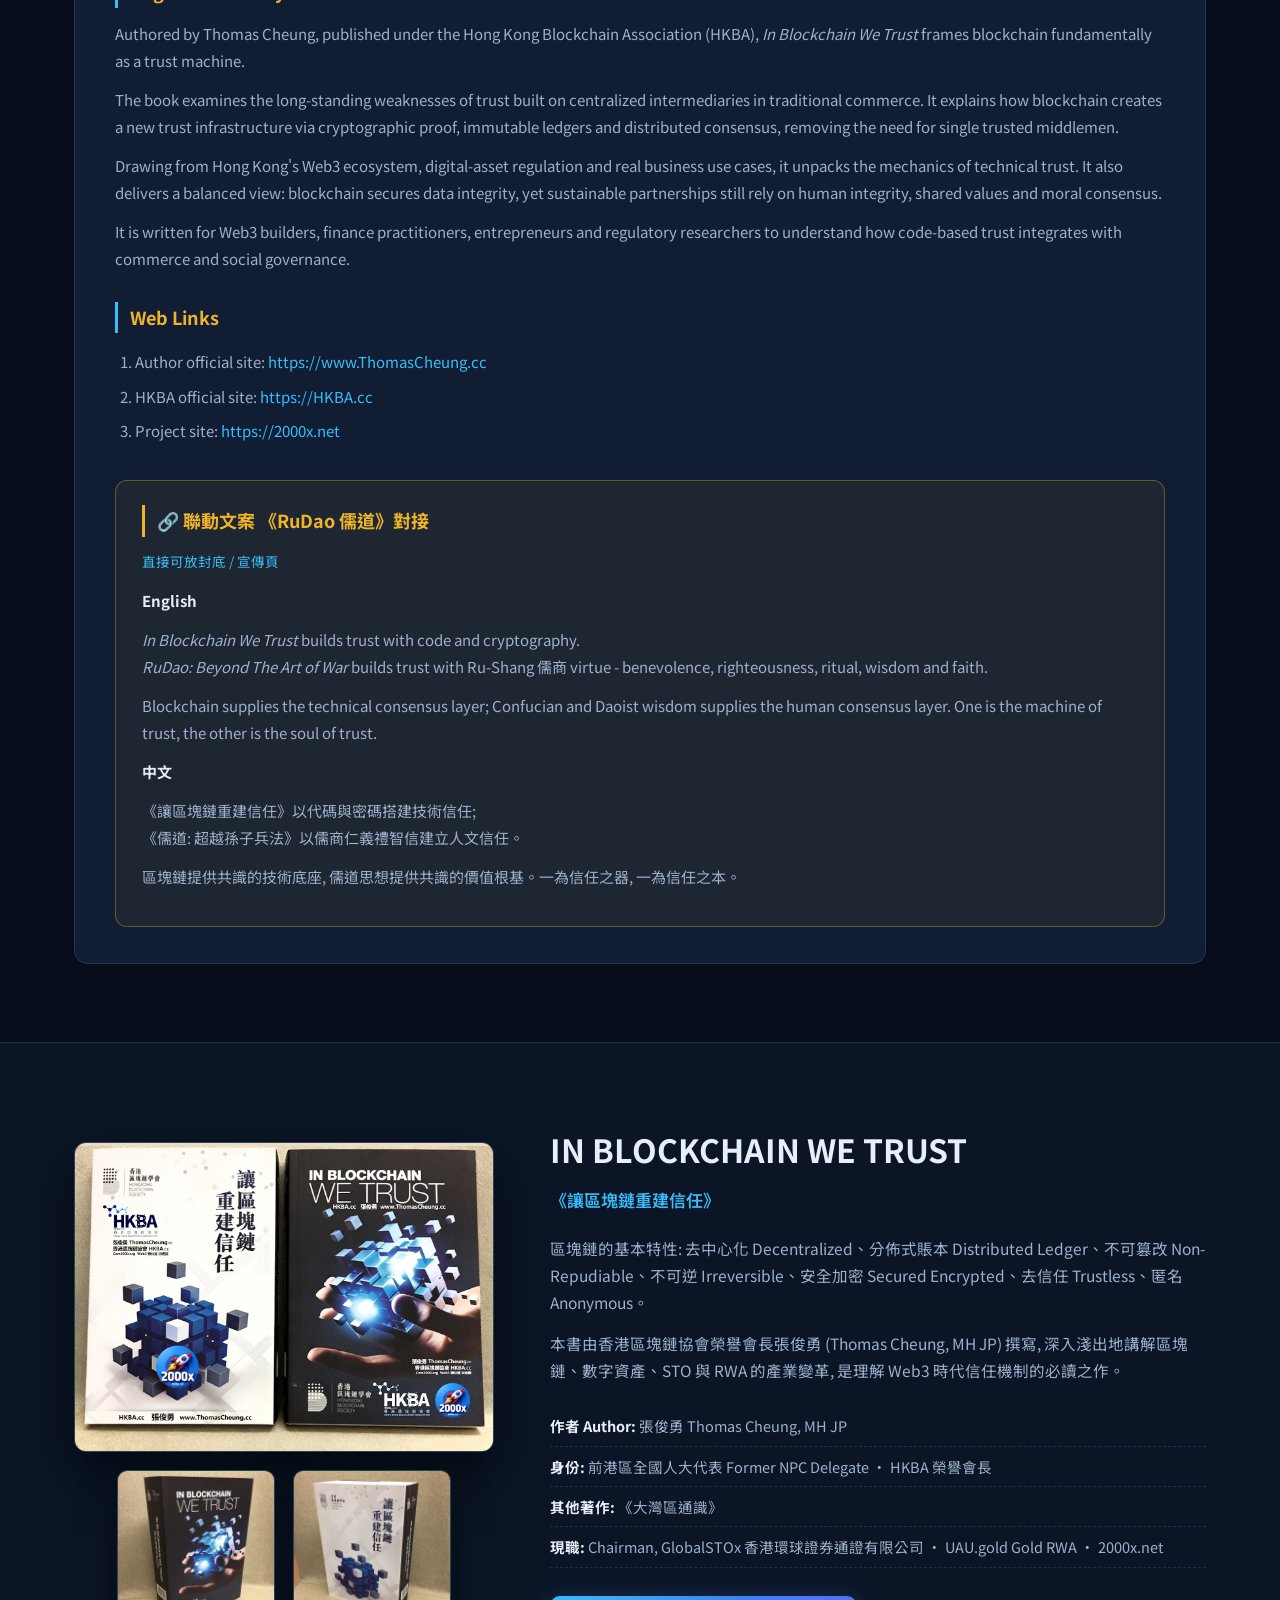
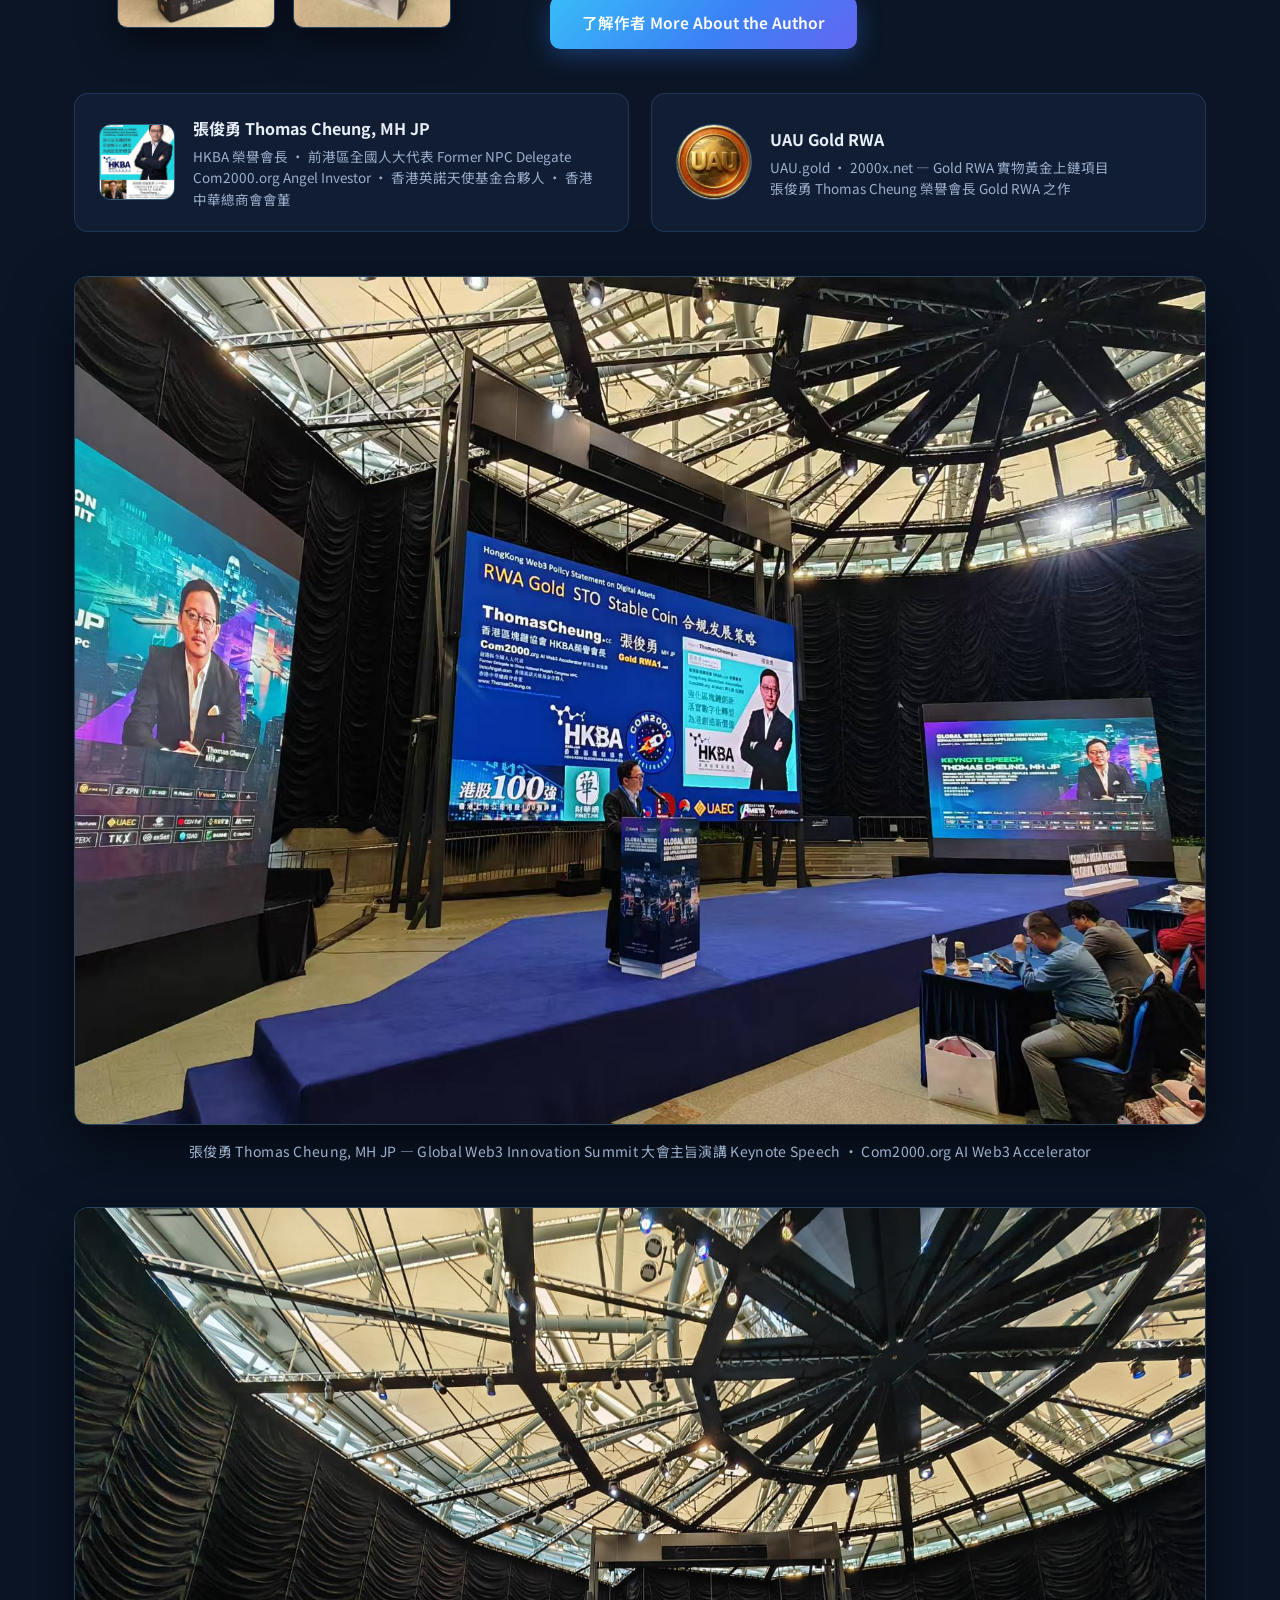
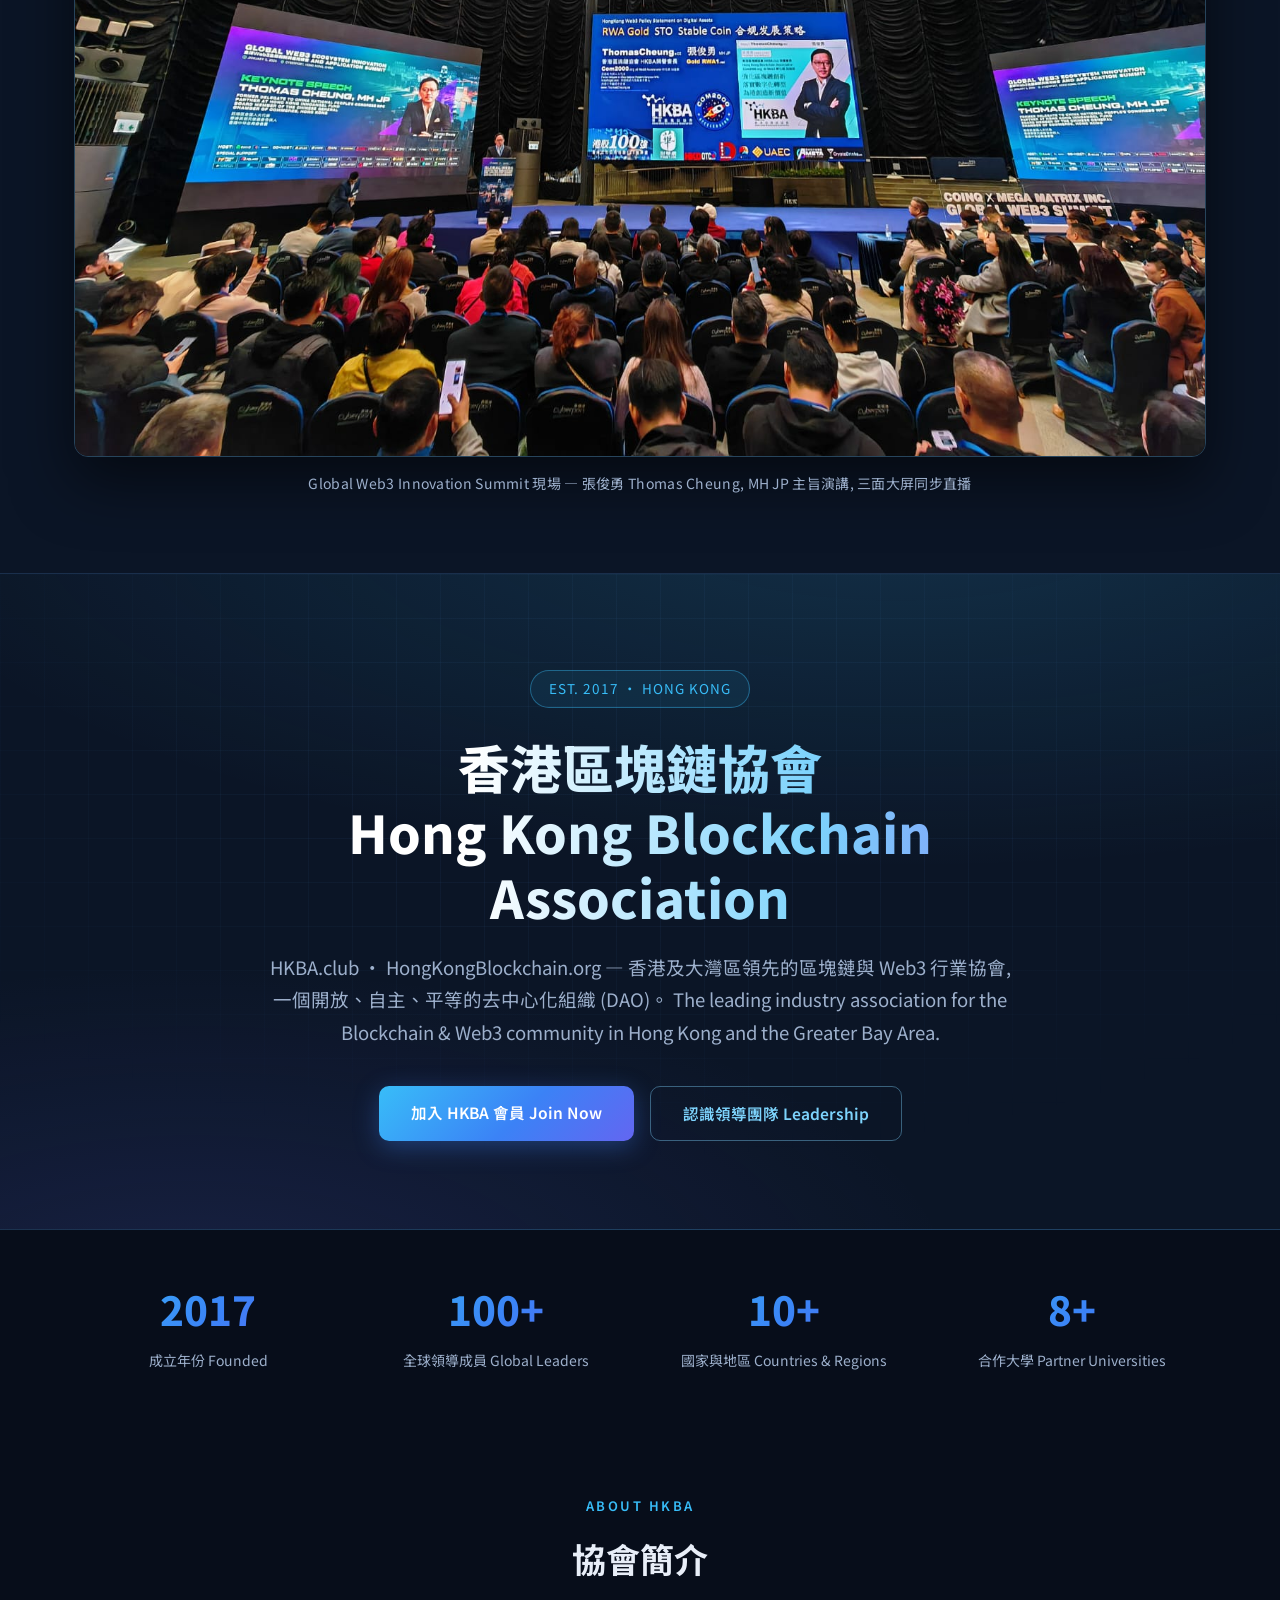
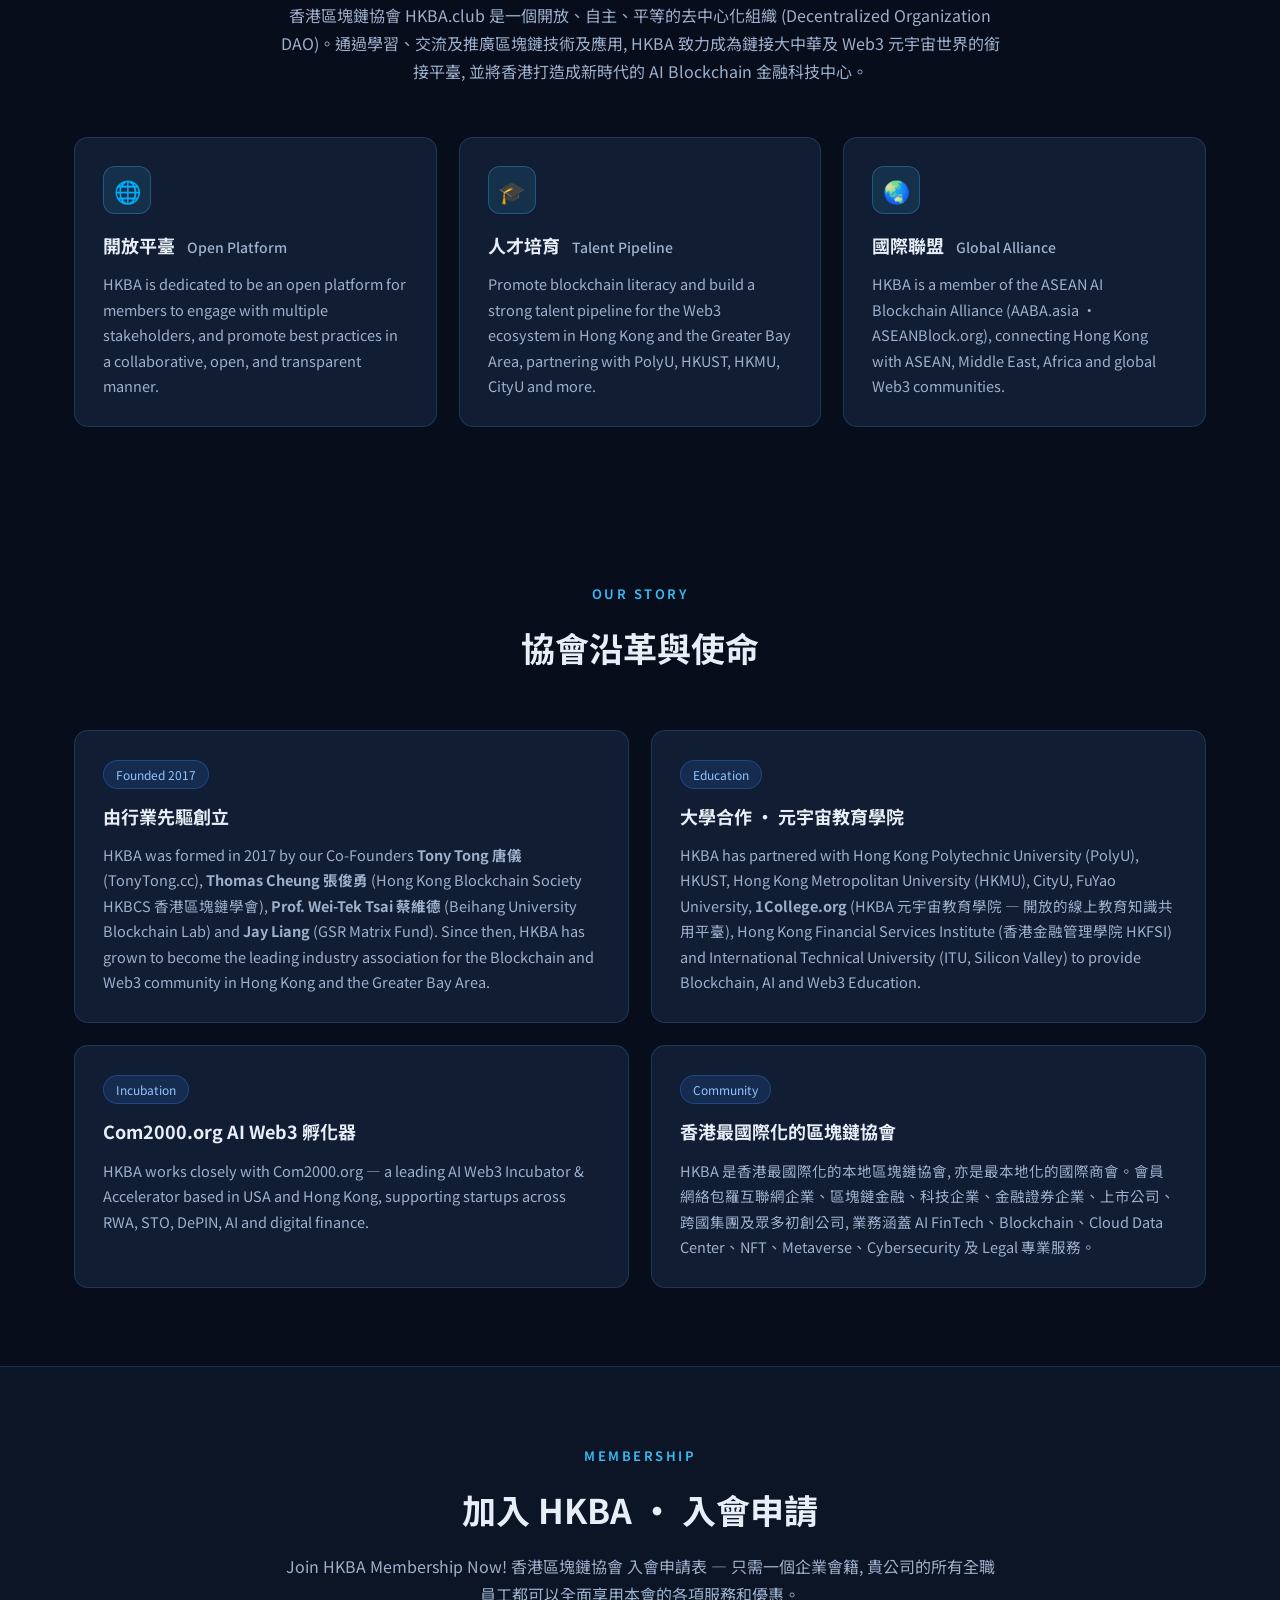
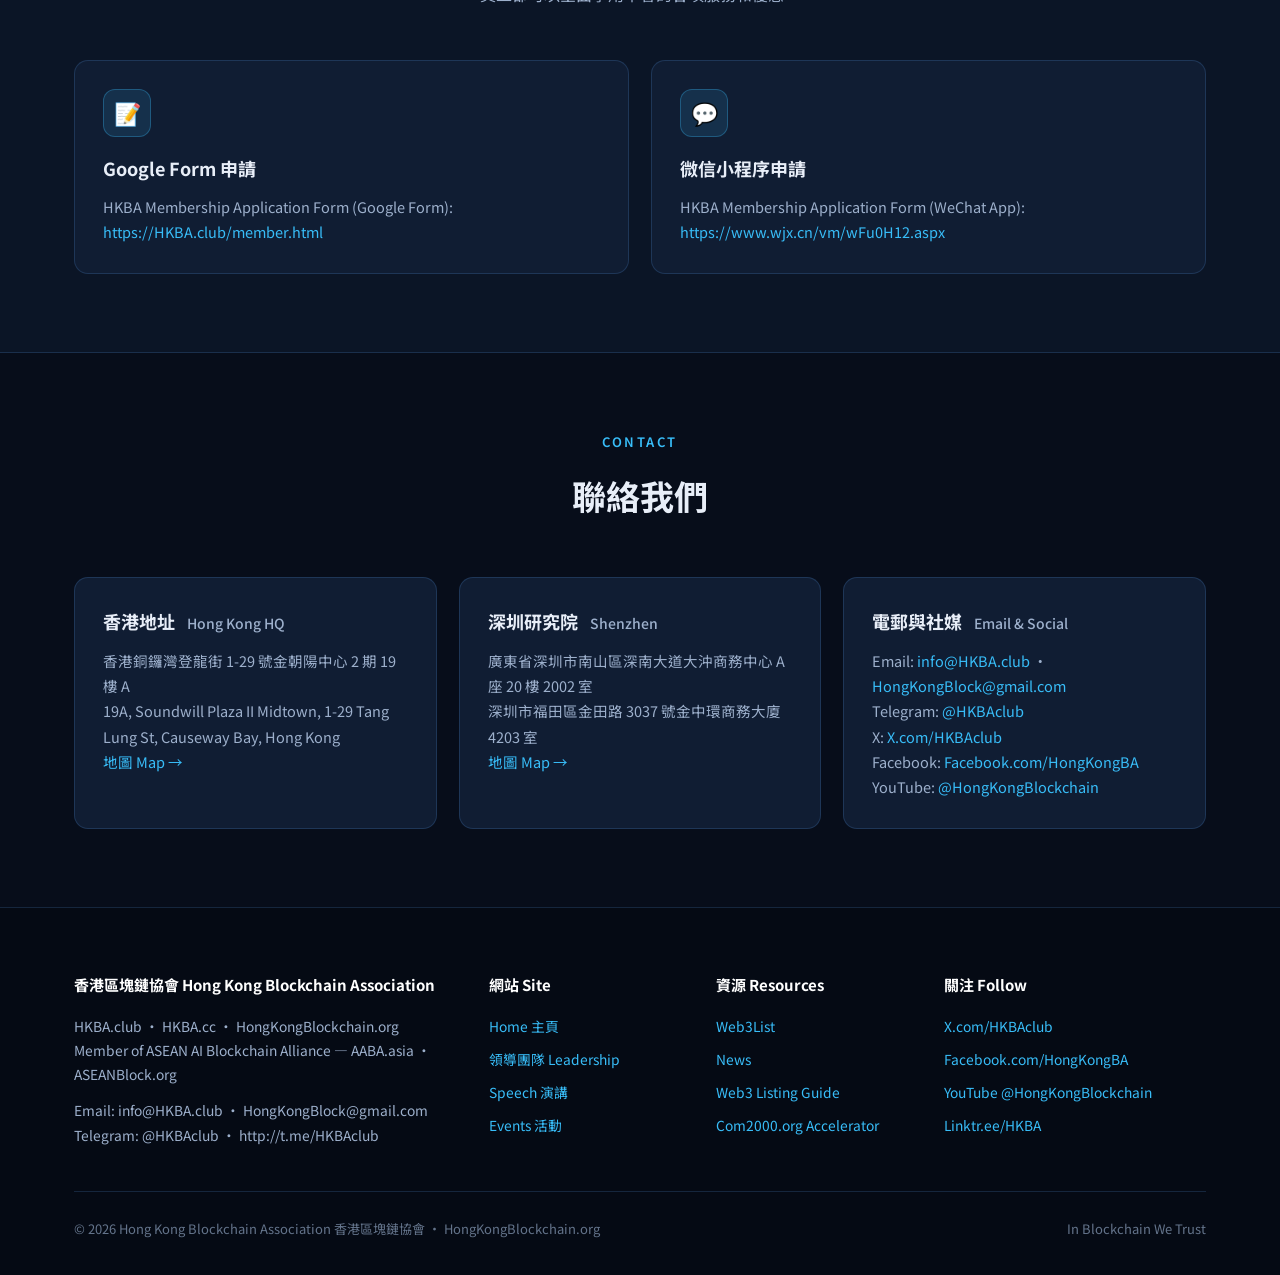
==== commit 65dd7072: "Fix video: transcode HEVC to H.264 (avc1) so video plays in all browsers" ====
--- a/index.html
+++ b/index.html
@@ -56,9 +56,9 @@
       <img src="assets/img/book-trust.jpg" alt="《讓區塊鏈重建信任》In Blockchain We Trust - 中英文版雙封面實拍">
     </figure>
     <figure class="video-feature">
-      <video controls preload="metadata" playsinline poster="assets/img/thomas-poster.jpg" width="100%">
-        <source src="assets/video/thomas-speech.mp4" type="video/mp4">
-        您的瀏覽器不支援影片播放, 請 <a href="assets/video/thomas-speech.mp4">下載觀看 Download</a>。
+      <video controls playsinline preload="metadata" poster="assets/img/thomas-poster.jpg">
+        <source src="assets/video/thomas-speech.mp4?v=2" type="video/mp4">
+        您的瀏覽器不支援影片播放, 請 <a href="assets/video/thomas-speech.mp4?v=2">下載觀看 Download</a>。
       </video>
       <figcaption>張俊勇 Thomas Cheung, MH JP — RWA Gold · STO · Stable Coin 香港 Web3 數字資產政策與合規發展演講</figcaption>
     </figure>
--- a/assets/css/style.css
+++ b/assets/css/style.css
@@ -408,7 +408,7 @@
   border-radius: 16px; background: #000;
   border: 1px solid rgba(125,211,252,0.25);
   box-shadow: 0 30px 80px rgba(0,0,0,0.55);
-  aspect-ratio: 16 / 9; object-fit: contain;
+  height: auto; max-height: 78vh;
 }
 .video-feature figcaption {
   margin-top: 14px; color: var(--muted); font-size: 14px; letter-spacing: 0.3px;
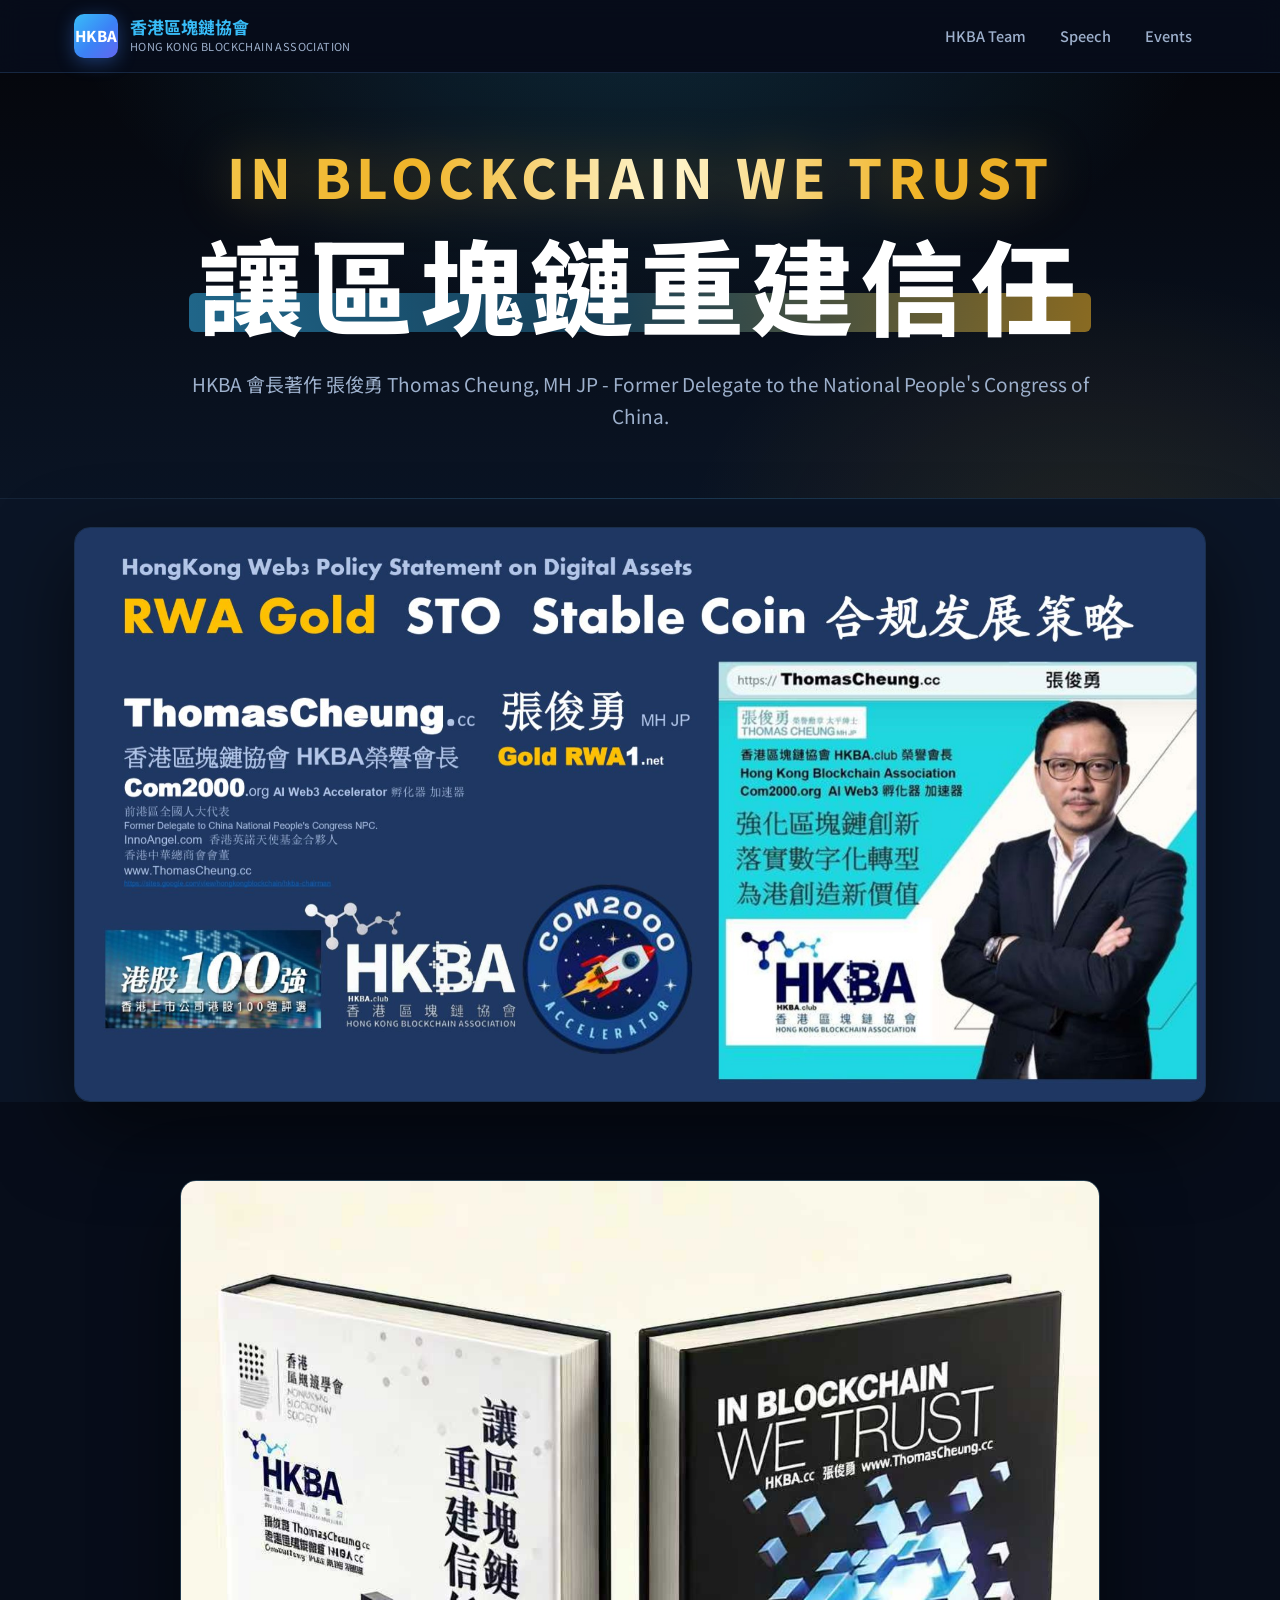
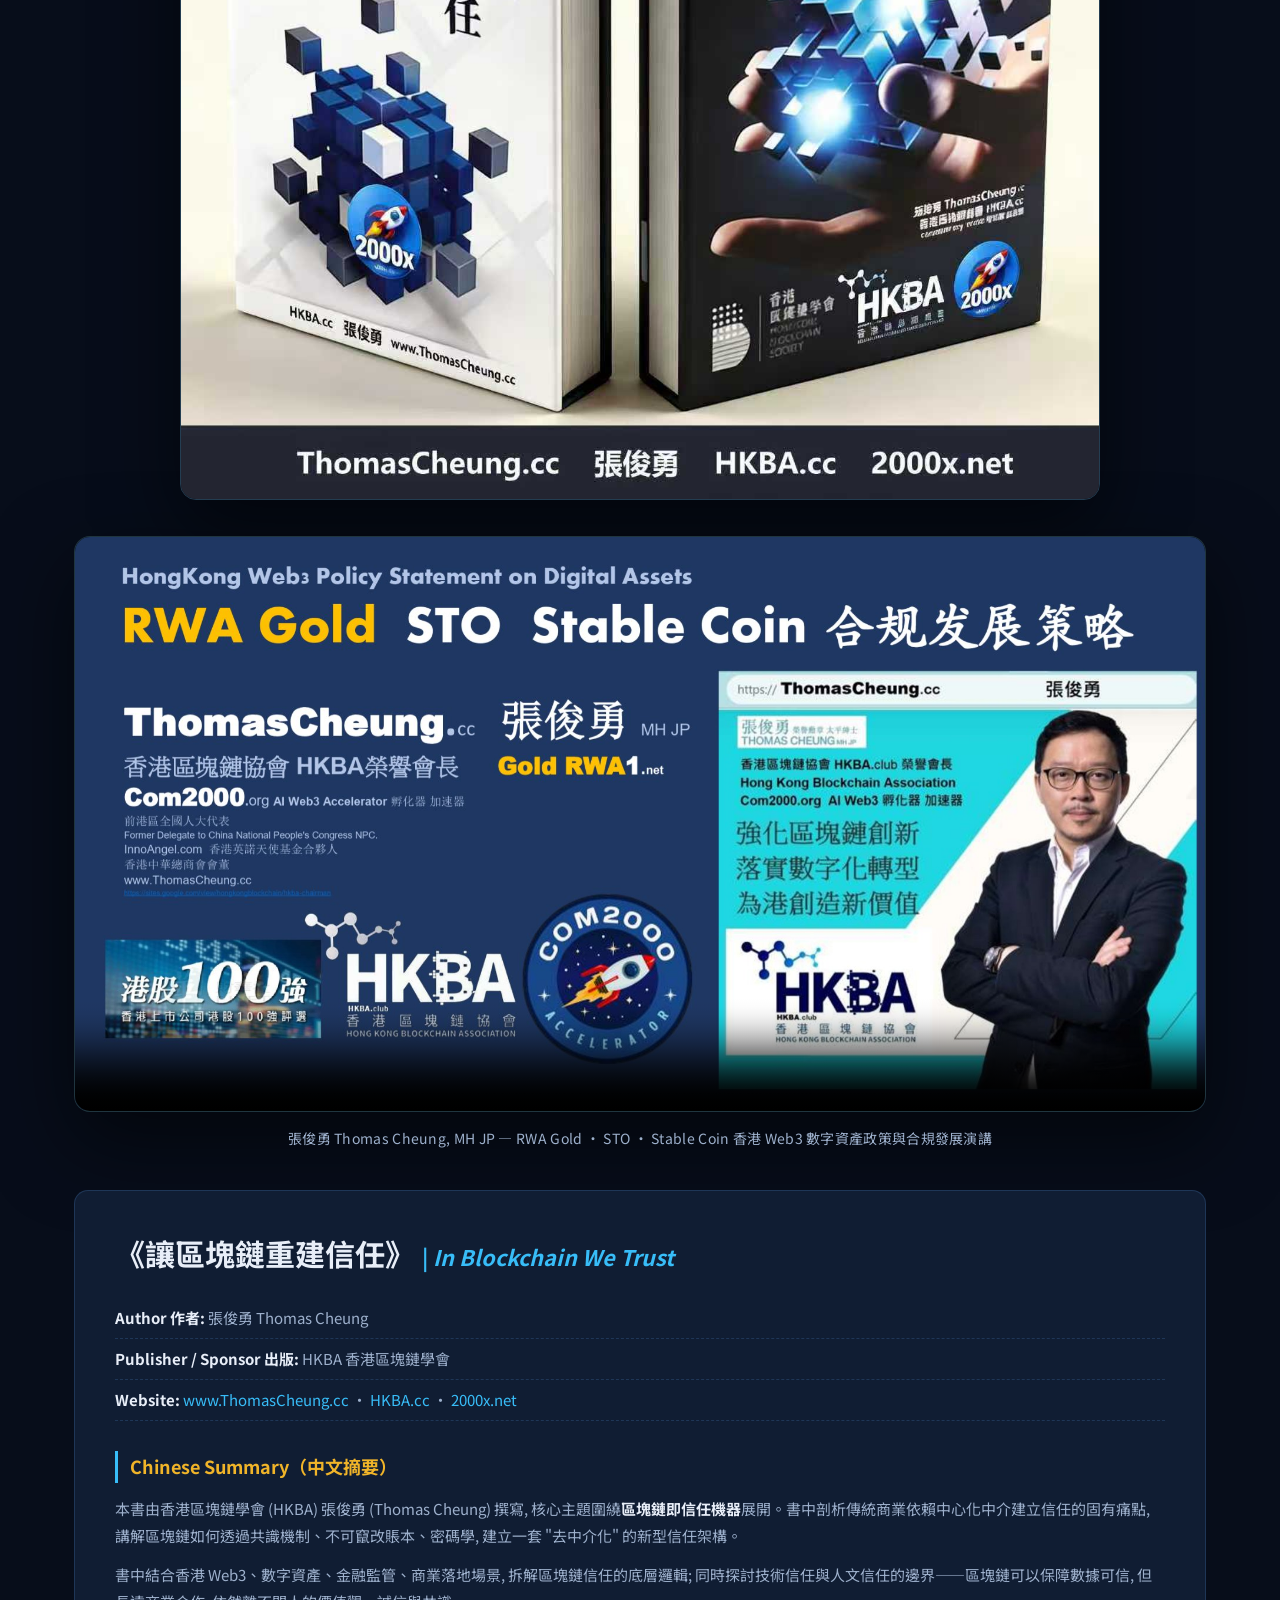
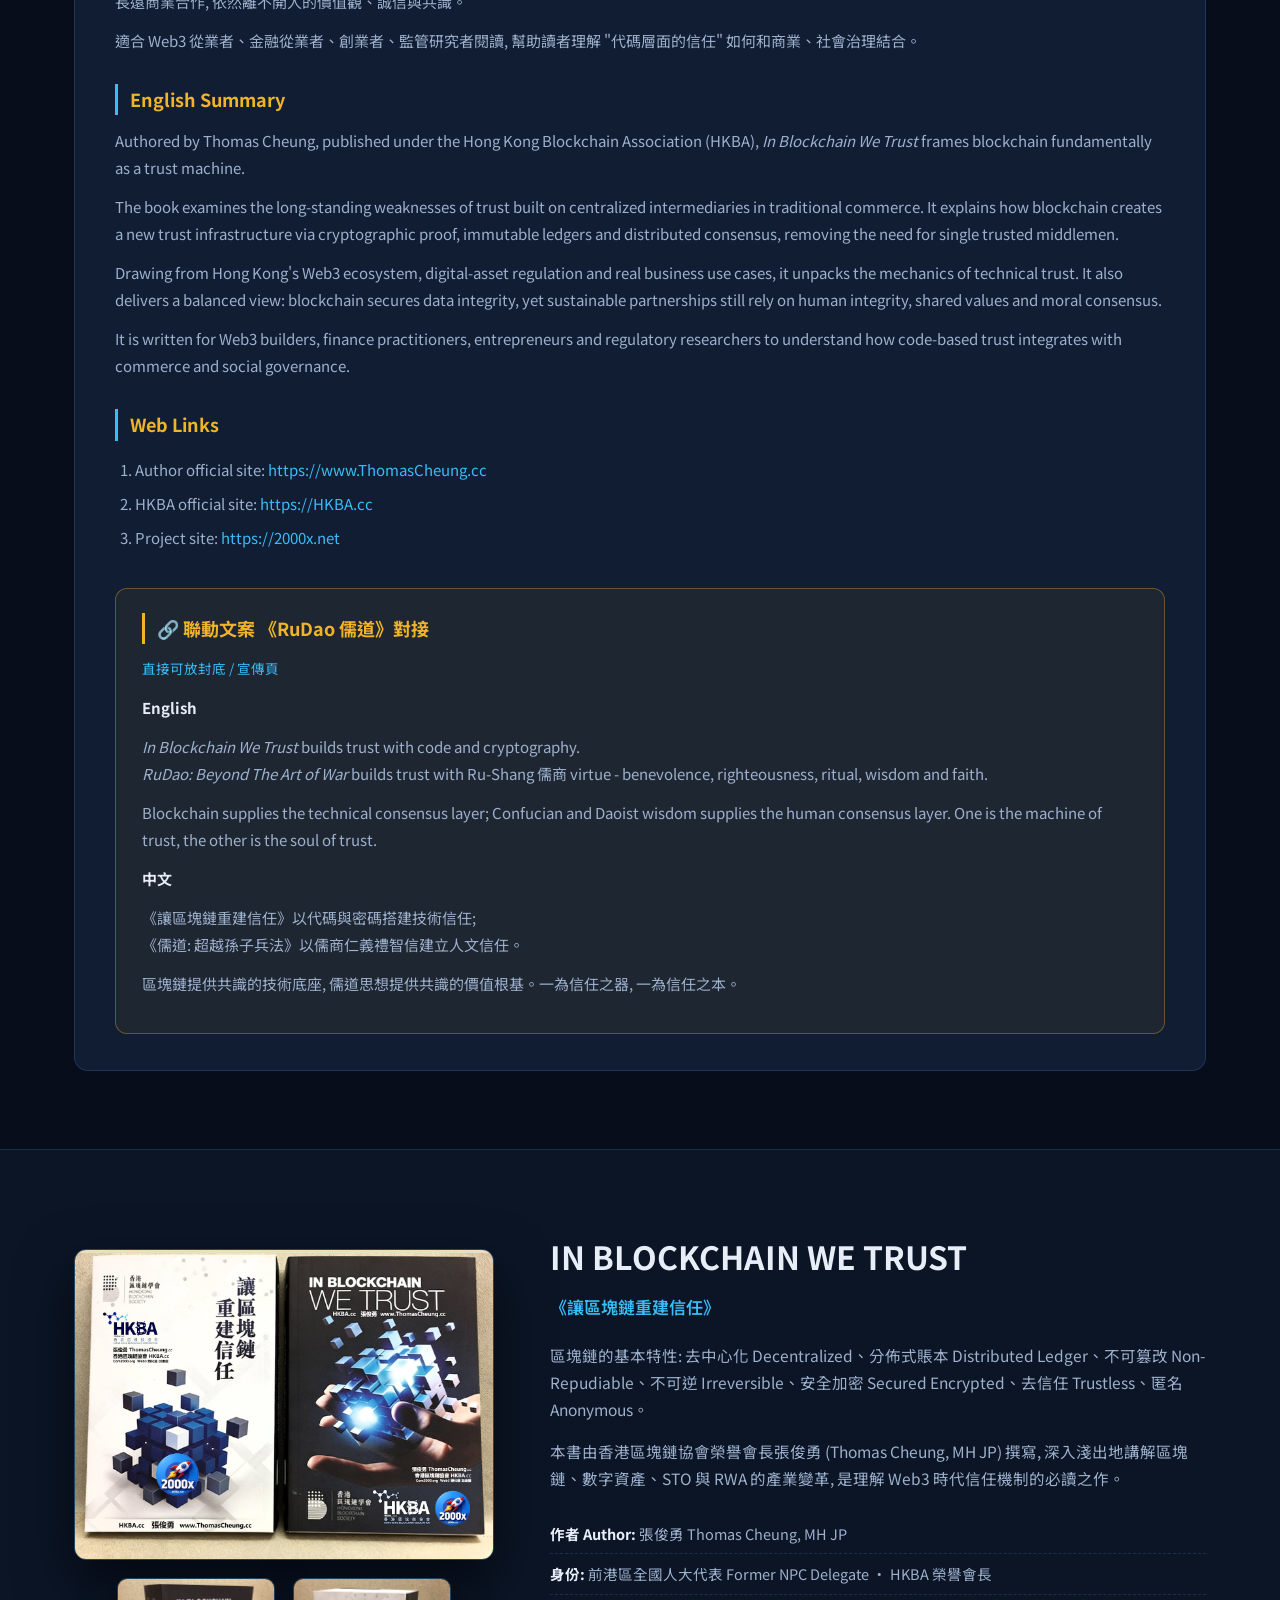
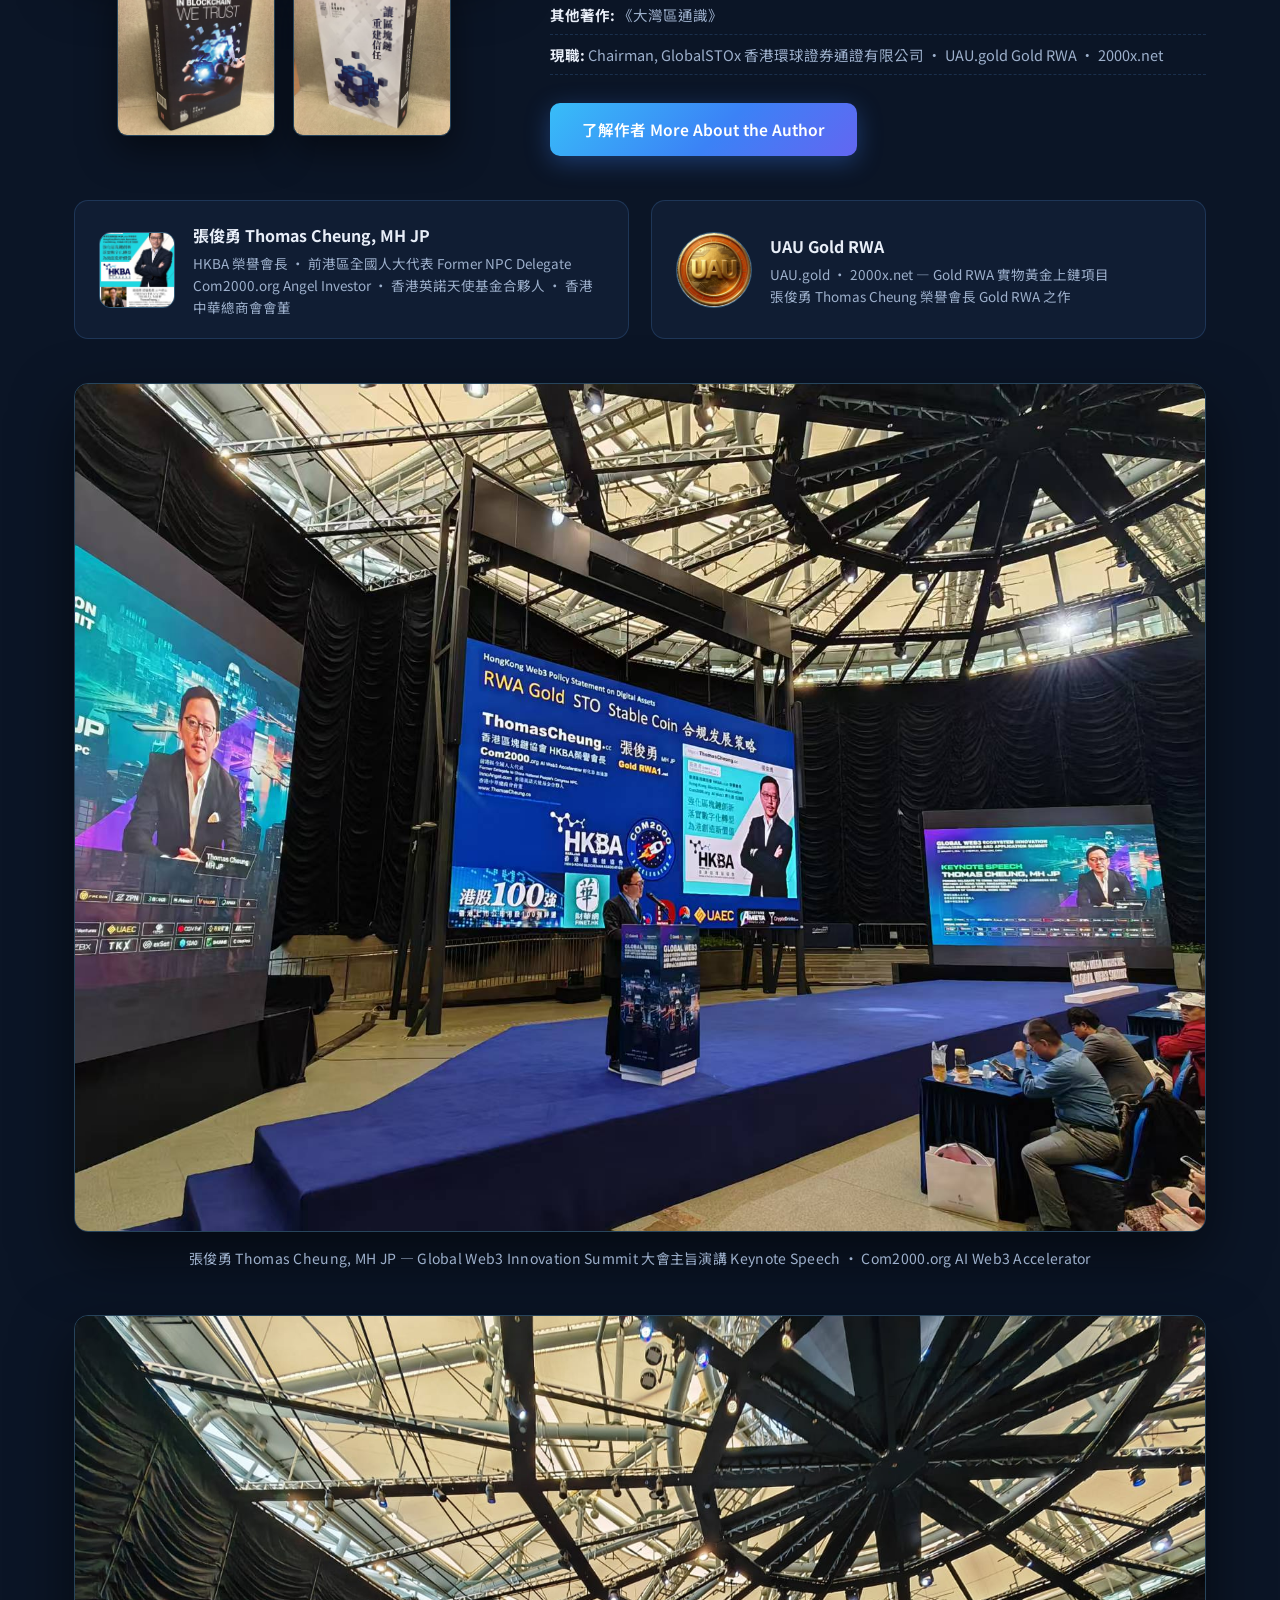
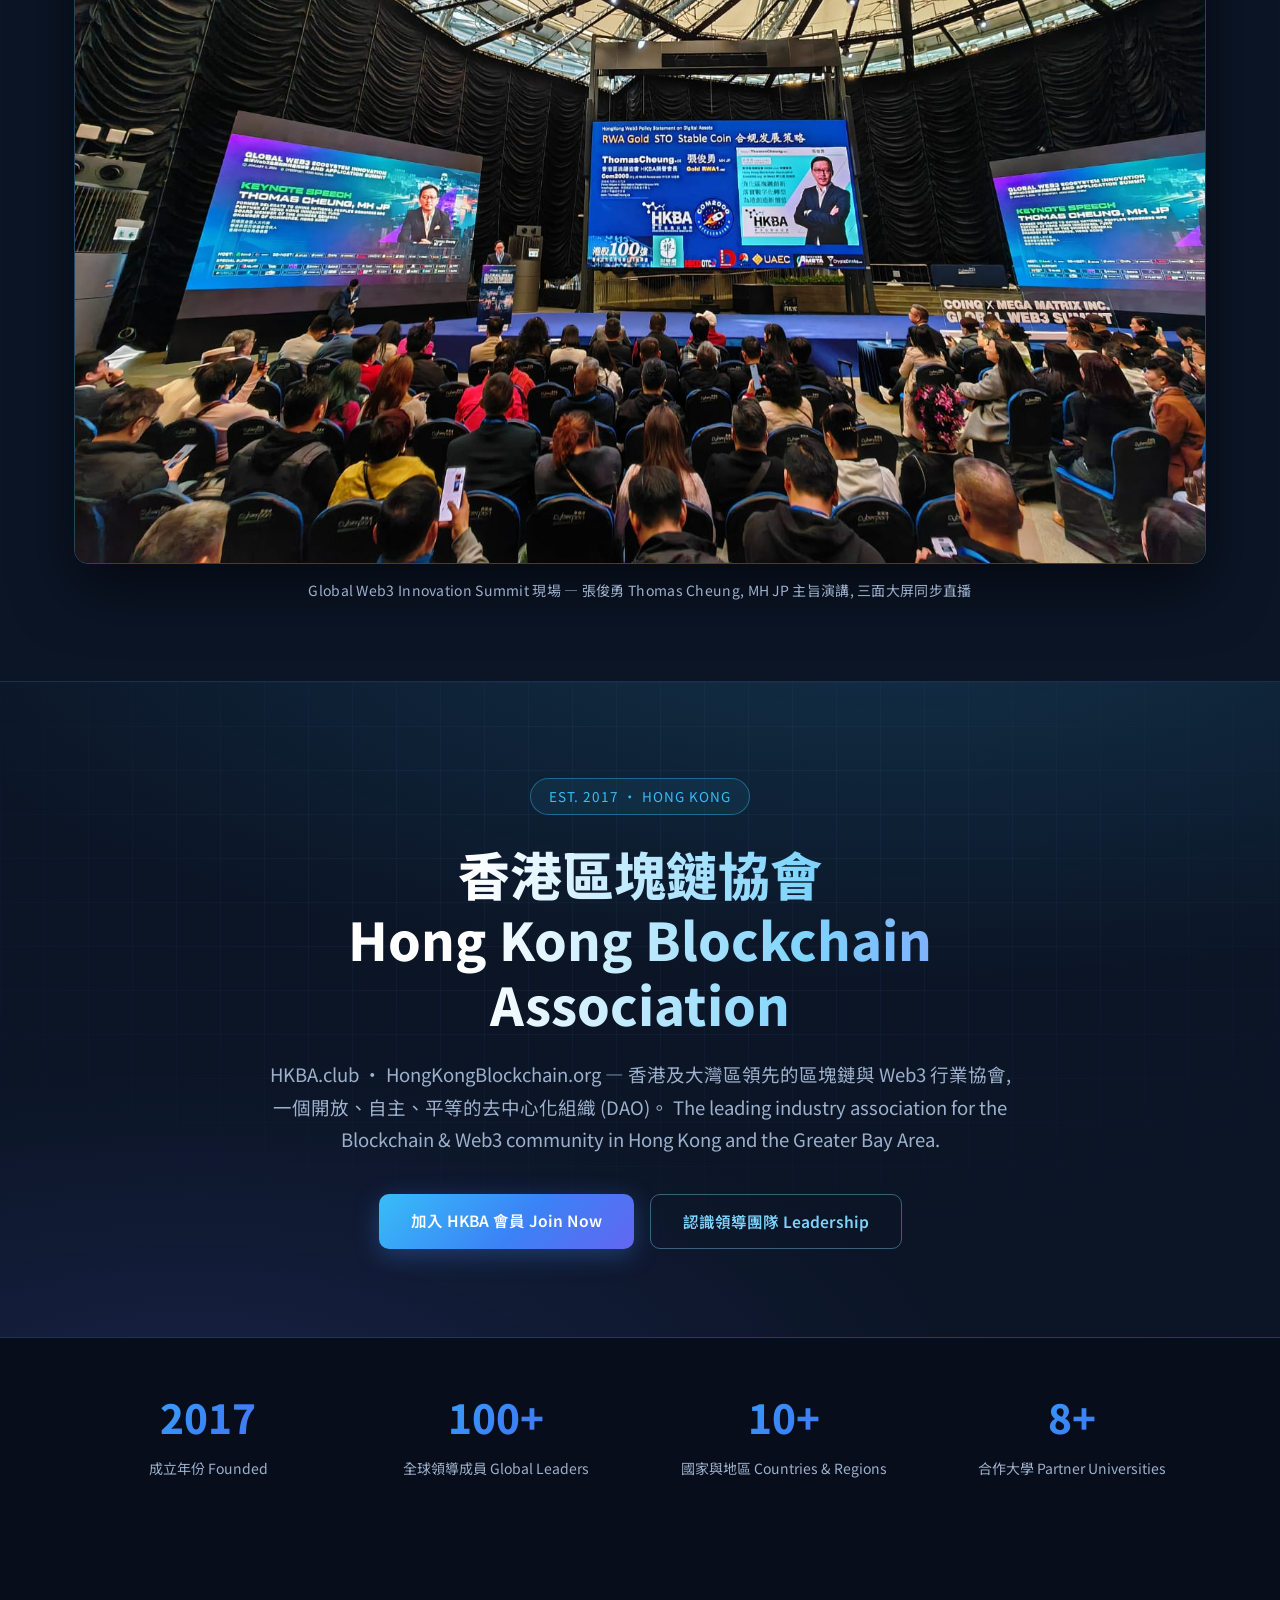
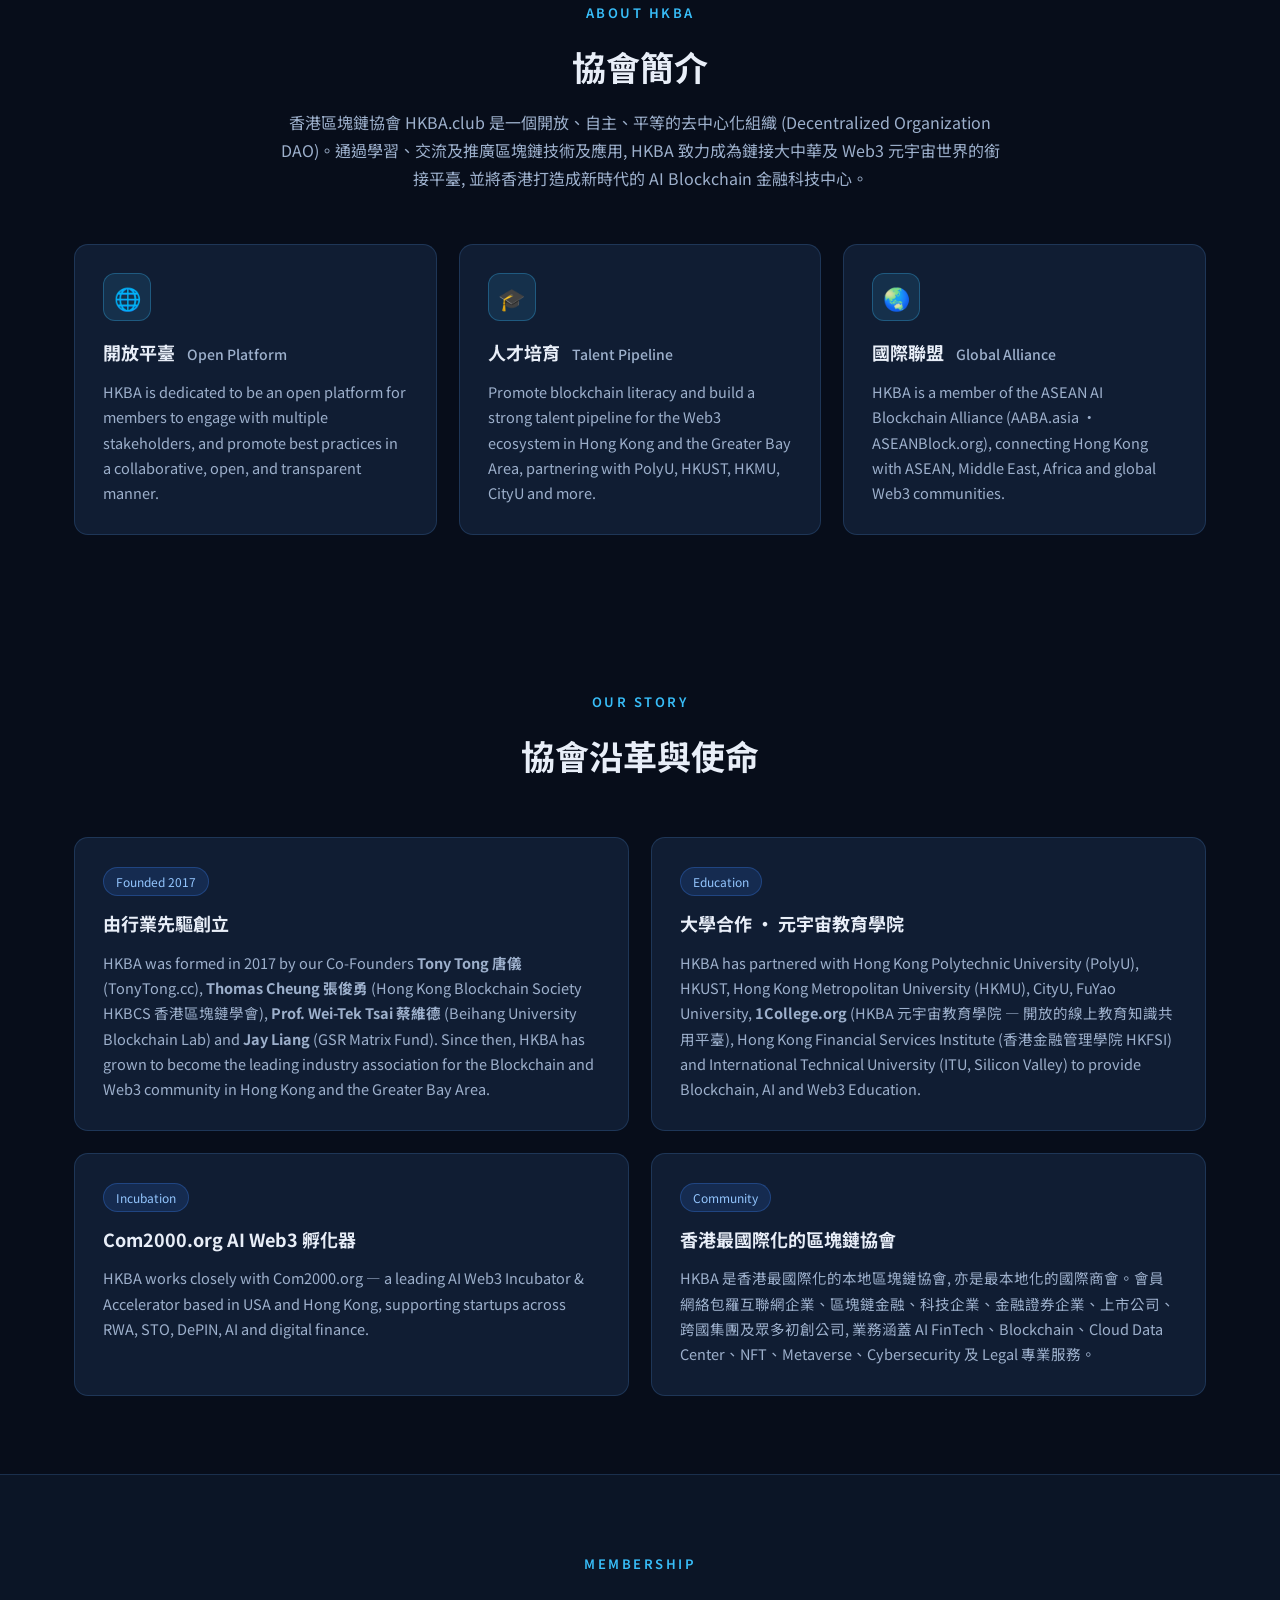
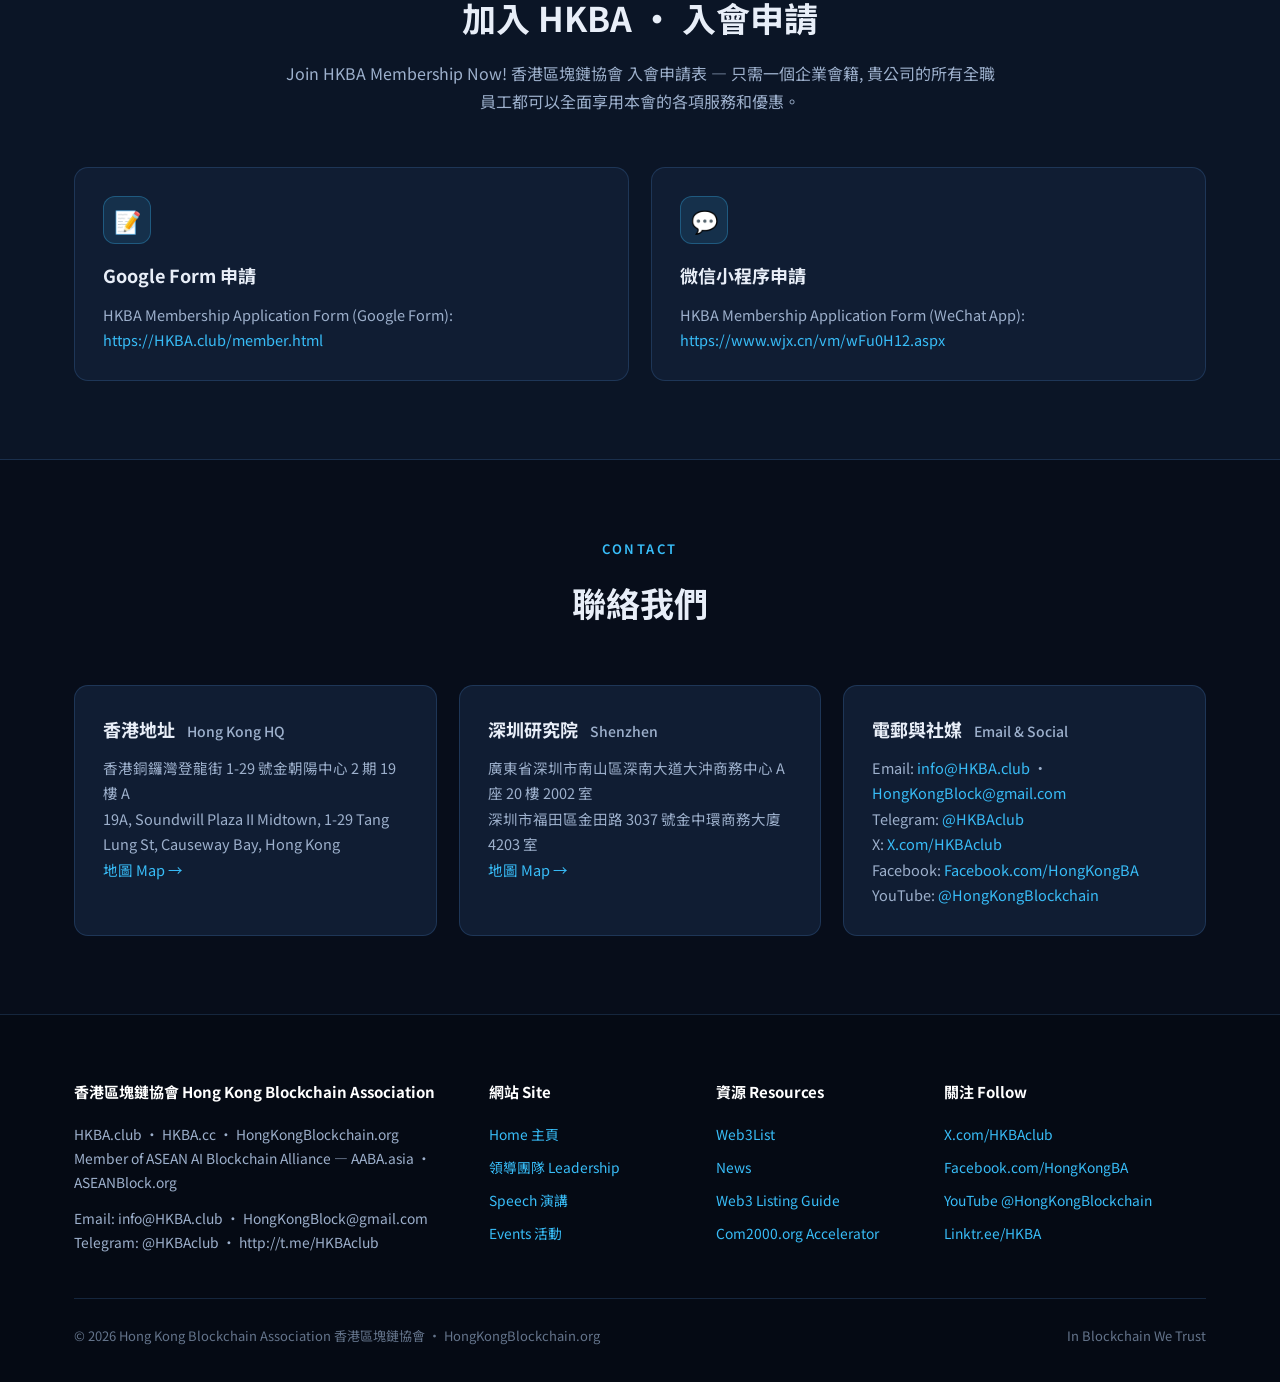
==== commit d5474d91: "Mobile: cap speech video size (max-height 34-40vh, side padding) + cache-bust CSS" ====
--- a/index.html
+++ b/index.html
@@ -12,7 +12,7 @@
 <link rel="preconnect" href="https://fonts.googleapis.com">
 <link rel="preconnect" href="https://fonts.gstatic.com" crossorigin>
 <link href="https://fonts.googleapis.com/css2?family=Noto+Sans+TC:wght@400;500;700;800&family=Inter:wght@400;500;600;700&display=swap" rel="stylesheet">
-<link rel="stylesheet" href="assets/css/style.css">
+<link rel="stylesheet" href="assets/css/style.css?v=3">
 <link rel="icon" type="image/svg+xml" href="data:image/svg+xml,%3Csvg xmlns='http://www.w3.org/2000/svg' viewBox='0 0 64 64'%3E%3Crect width='64' height='64' rx='14' fill='%233b82f6'/%3E%3Ctext x='32' y='43' font-size='26' font-weight='bold' text-anchor='middle' fill='white' font-family='Arial'%3EH%3C/text%3E%3C/svg%3E">
 </head>
 <body>
@@ -56,7 +56,7 @@
       <img src="assets/img/book-trust.jpg" alt="《讓區塊鏈重建信任》In Blockchain We Trust - 中英文版雙封面實拍">
     </figure>
     <figure class="video-feature">
-      <video controls playsinline preload="metadata" poster="assets/img/thomas-poster.jpg">
+      <video controls playsinline preload="metadata" poster="assets/img/thomas-poster.jpg" style="width:100%;max-width:100%;height:auto;display:block">
         <source src="assets/video/thomas-speech.mp4?v=2" type="video/mp4">
         您的瀏覽器不支援影片播放, 請 <a href="assets/video/thomas-speech.mp4?v=2">下載觀看 Download</a>。
       </video>
--- a/assets/css/style.css
+++ b/assets/css/style.css
@@ -413,3 +413,18 @@
 .video-feature figcaption {
   margin-top: 14px; color: var(--muted); font-size: 14px; letter-spacing: 0.3px;
 }
+
+/* ---------- Speech video: mobile sizing ---------- */
+@media (max-width: 820px) {
+  .video-feature { margin: 0 0 30px; padding: 0 6px; }
+  .video-feature video {
+    width: 100%; max-width: 100%; height: auto;
+    aspect-ratio: 16 / 9; object-fit: contain;
+    max-height: 40vh;
+    border-radius: 10px;
+  }
+}
+@media (max-width: 480px) {
+  .video-feature { padding: 0 10px; }
+  .video-feature video { max-height: 34vh; border-radius: 8px; }
+}
